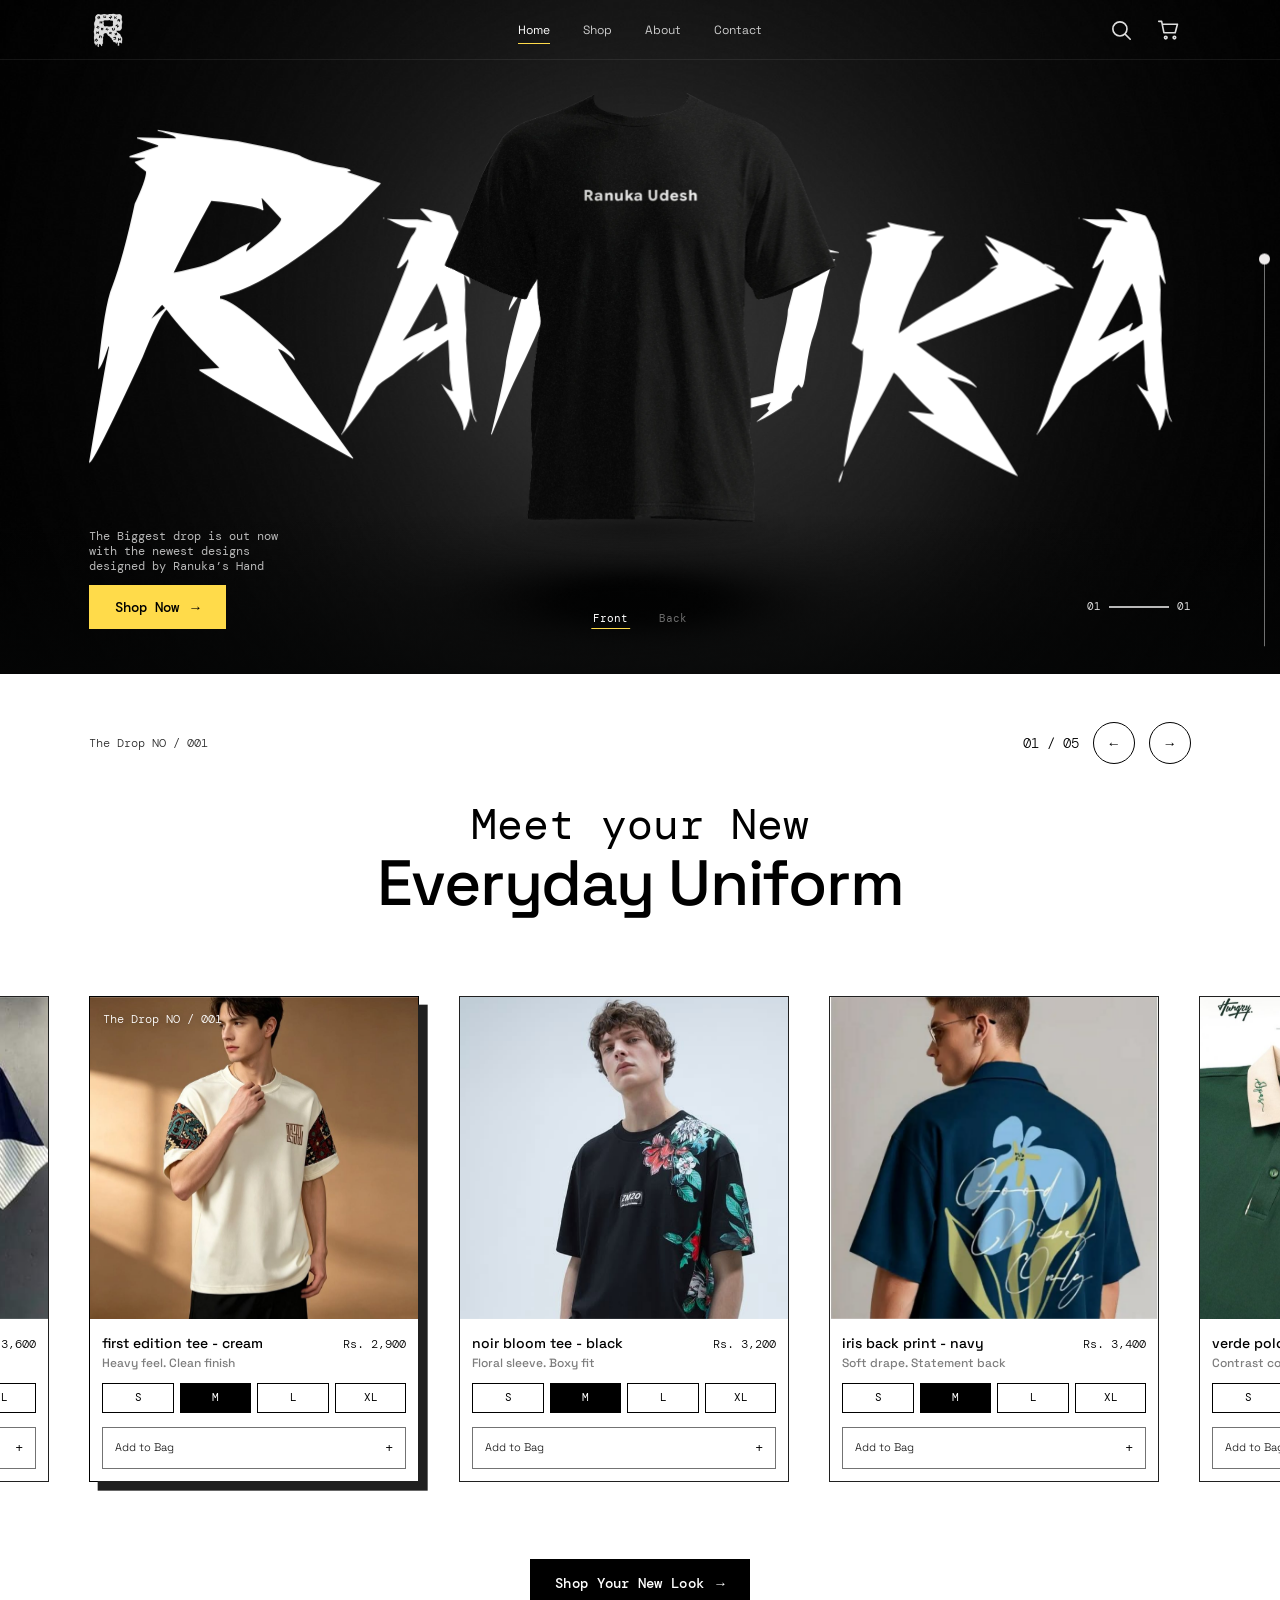
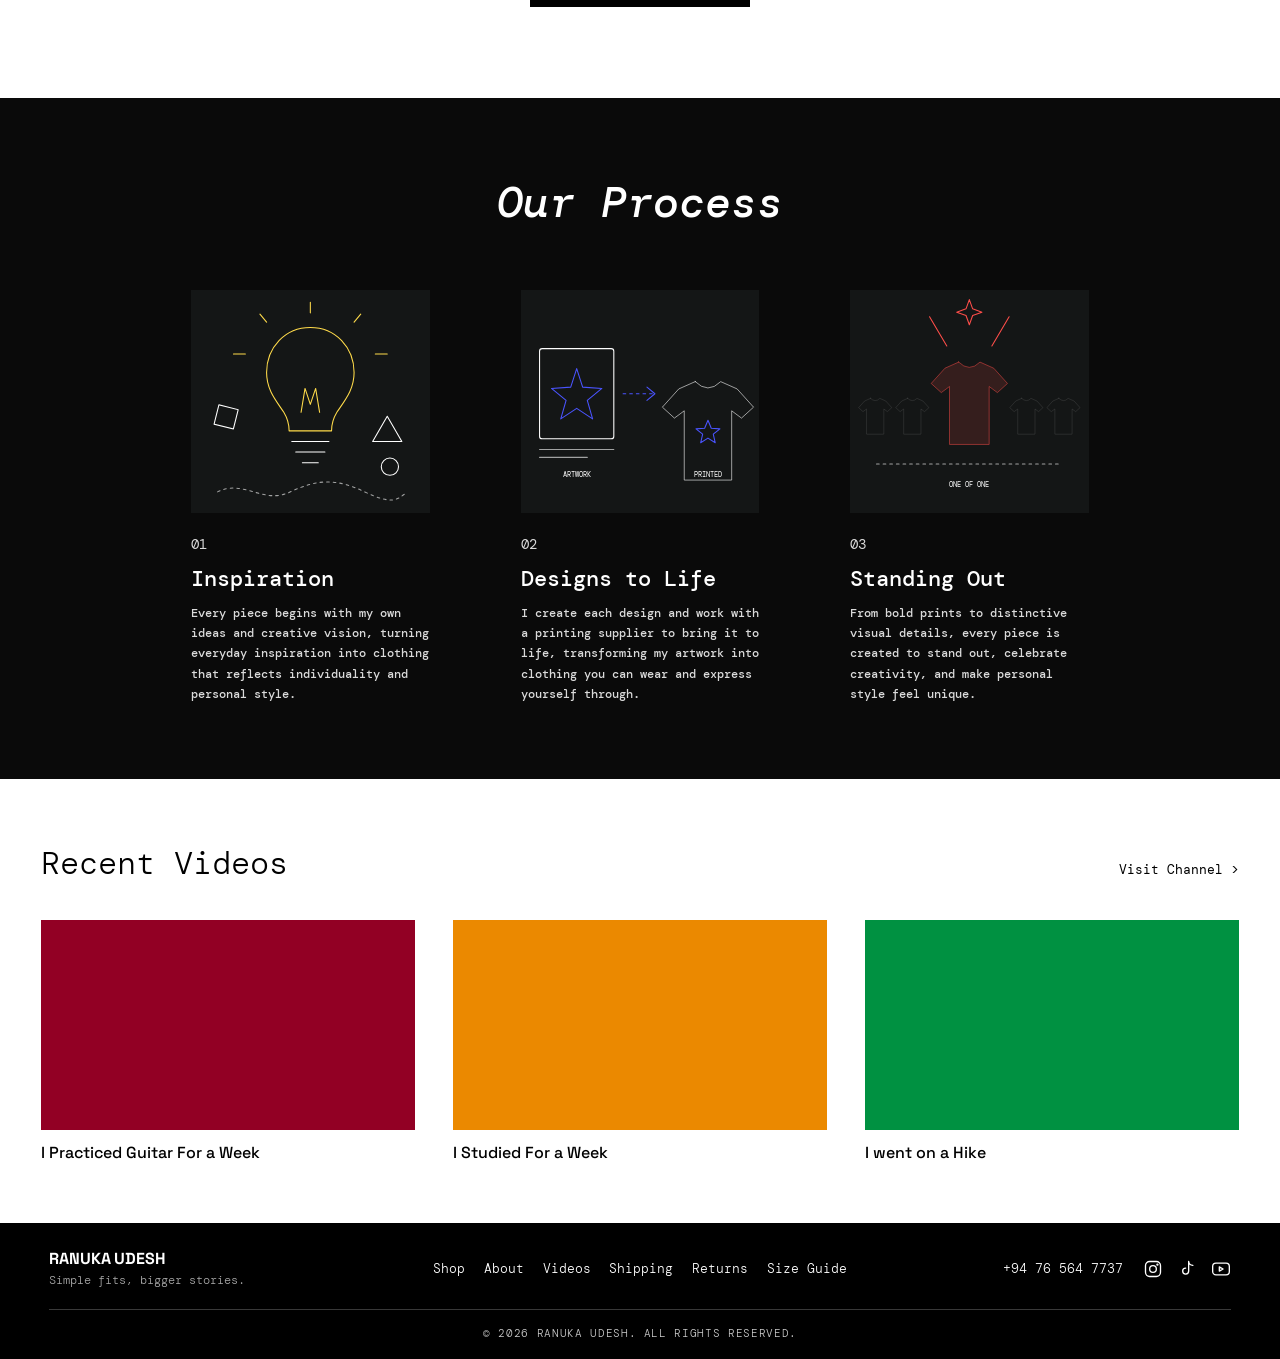
==== index.html @ 37fe73fd "Rename 102712.html to index.html" ====
<!DOCTYPE html>
<html lang="en">
 <head>
  <meta charset="utf-8">
  <meta name="viewport" content="width=device-width, initial-scale=1, viewport-fit=cover">
  <title>
   Ranuka — Everyday Uniform
  </title>
  <link rel="icon" type="image/png" href="[data-uri]">
  <link rel="apple-touch-icon" href="[data-uri]">
  <link rel="preconnect" href="https://fonts.googleapis.com">
  <link rel="preconnect" href="https://fonts.gstatic.com" crossorigin="">
  <link href="https://fonts.googleapis.com/css2?family=DM+Mono:ital,wght@0,300;0,400;0,500;1,500&family=Space+Grotesk:wght@300;400;500;700&display=swap" rel="stylesheet">
  <style>
/* RANUKA UDESH — stylesheet
   Sections: Tokens & base, Header & navigation, Hero, Shop, Our Process, Recent videos, Footer, Bag drawer & checkout, Product page, Custom scrollbar, Responsive, Reduced motion.
   Spacing and type scale with --k (viewport width / 1920) so the 1920px design holds at any desktop width. */

/* ==========================================================================
   Tokens & base
   ========================================================================== */

:root {
    --bg: #0e1111;
    --ink: #0a0a0a;
    --paper: #fff;
    --line: rgba(217, 217, 217, .17);
    --k: calc(min(100vw, 1920px)/1920);
    --mono: 'DM Mono', ui-monospace, Menlo, monospace;
    --sans: 'Space Grotesk', system-ui, sans-serif;
    --pad: max(20px, calc(var(--k)*134));
    box-sizing: border-box;
    padding-top: env(safe-area-inset-top, 0px);
    padding-bottom: env(safe-area-inset-bottom, 0px)
}

html {
    scroll-behavior: smooth;
    scroll-padding-top: calc(env(safe-area-inset-top, 0px) + 70px);
    background: var(--bg)
}

*,
*::before,
*::after {
    box-sizing: inherit
}

body {
    margin: 0;
    background: var(--bg);
    color: #fff;
    font-family: var(--sans);
    -webkit-font-smoothing: antialiased;
    overflow-x: hidden
}

img {
    display: block
}

button {
    font: inherit;
    color: inherit;
    cursor: pointer;
    background: none;
    border: 0;
    padding: 0
}

a {
    color: inherit;
    text-decoration: none
}

:root {
    --e: cubic-bezier(.16, 1, .3, 1)
}

html {
    scrollbar-width: none
}

html::-webkit-scrollbar {
    display: none
}

/* ==========================================================================
   Header & navigation
   ========================================================================== */

header {
    position: fixed;
    inset: 0 0 auto;
    z-index: 50;
    padding-top: env(safe-area-inset-top, 0px);
    color: #fff;
    transition: background .3s
}

header.s {
    background: rgba(5, 6, 6, .82);
    backdrop-filter: blur(14px);
    -webkit-backdrop-filter: blur(14px)
}

.bar {
    max-width: 1920px;
    margin: auto;
    height: max(60px, calc(var(--k)*66));
    display: grid;
    grid-template-columns: 1fr auto 1fr;
    align-items: center;
    padding: 0 max(20px, calc(var(--k)*65)) 0 max(20px, calc(var(--k)*74));
    border-bottom: 1px solid var(--line)
}

.logo img {
    width: 38px;
    height: 38px;
    opacity: .87
}

nav {
    display: flex;
    gap: max(24px, calc(var(--k)*50))
}

nav a {
    font: 400 max(12px, calc(var(--k)*14))/1 var(--sans);
    padding: 6px 0;
    position: relative
}

nav a::after {
    content: "";
    position: absolute;
    left: 0;
    right: 0;
    bottom: -2px;
    height: 1px;
    background: #ffdb4a;
    transform: scaleX(0);
    transition: transform .3s
}

nav a.on::after,
nav a:hover::after {
    transform: scaleX(1)
}

.ico {
    justify-self: end;
    display: flex;
    gap: calc(var(--k)*41 + 8px);
    opacity: .87
}

.ico button {
    position: relative;
    width: 28px;
    height: 28px
}

.ico svg {
    width: 100%;
    height: 100%
}

#badge {
    position: absolute;
    top: -3px;
    right: -5px;
    min-width: 15px;
    height: 15px;
    border-radius: 8px;
    background: #ff4e4a;
    color: #fff;
    font: 500 10px/15px var(--mono);
    text-align: center;
    display: none
}

.bar {
    animation: dn 1s var(--e) both
}

/* --- Navigation polish ------------------------------------------------------
   Header edges line up with the page grid (--pad), icons get 44px touch targets,
   and on phones the bar becomes two tidy rows: logo + icons, then the links. */

.bar {
    padding-left: max(var(--pad), env(safe-area-inset-left, 0px));
    padding-right: max(var(--pad), env(safe-area-inset-right, 0px))
}

.logo {
    display: inline-flex;
    align-items: center;
    justify-self: start;
    border-radius: 6px;
    transition: opacity .3s
}

.logo img {
    transition: opacity .3s, transform .4s var(--e)
}

.logo:hover img {
    opacity: 1;
    transform: rotate(-6deg) scale(1.06)
}

nav a {
    opacity: .78;
    transition: opacity .25s
}

nav a:hover,
nav a.on {
    opacity: 1
}

.ico {
    gap: 4px;
    align-items: center
}

.ico button {
    width: 44px;
    height: 44px;
    display: grid;
    place-items: center;
    border-radius: 50%;
    transition: background .25s, transform .25s
}

.ico button:hover {
    background: rgba(255, 255, 255, .1)
}

.ico button:active {
    transform: scale(.92)
}

.ico svg {
    width: 26px;
    height: 26px
}

#badge {
    top: 4px;
    right: 2px;
    min-width: 16px;
    height: 16px;
    padding: 0 4px;
    border-radius: 8px;
    font-size: 10px;
    line-height: 16px
}

.logo:focus-visible,
nav a:focus-visible,
.ico button:focus-visible {
    outline: 2px solid #ffdb4a;
    outline-offset: 3px
}

.ico .burger {
    display: none;
    position: relative
}

.burger span {
    position: absolute;
    left: 11px;
    right: 11px;
    height: 1.5px;
    border-radius: 2px;
    background: currentColor;
    transition: transform .45s var(--e), opacity .25s, top .45s var(--e)
}

.burger span:nth-child(1) {
    top: 15px
}

.burger span:nth-child(2) {
    top: 21px
}

.burger span:nth-child(3) {
    top: 27px
}

.menu-open .burger span:nth-child(1) {
    top: 21px;
    transform: rotate(45deg)
}

.menu-open .burger span:nth-child(2) {
    opacity: 0
}

.menu-open .burger span:nth-child(3) {
    top: 21px;
    transform: rotate(-45deg)
}

@media (max-width: 760px) {
    .ico .burger {
        display: grid
    }

    .bar {
        height: 60px;
        grid-template-columns: 1fr auto;
        padding-left: max(18px, env(safe-area-inset-left, 0px));
        padding-right: max(10px, env(safe-area-inset-right, 0px))
    }

    .ico {
        gap: 0
    }

    header.menu-open {
        background: #050606;
        -webkit-backdrop-filter: none;
        backdrop-filter: none
    }

    /* The nav becomes a full-width panel that drops under the bar. */
    nav {
        position: absolute;
        top: 100%;
        left: 0;
        right: 0;
        height: calc(100vh - 100%);
        height: calc(100dvh - 100%);
        flex-direction: column;
        justify-content: flex-start;
        gap: 0;
        padding: 12px max(24px, env(safe-area-inset-left, 0px)) 32px;
        background: #050606;
        border-top: 1px solid var(--line);
        opacity: 0;
        visibility: hidden;
        transform: translateY(-12px);
        transition: opacity .35s var(--e), transform .45s var(--e), visibility 0s .45s
    }

    .menu-open nav {
        opacity: 1;
        visibility: visible;
        transform: none;
        transition: opacity .35s var(--e), transform .45s var(--e)
    }

    nav a {
        display: flex;
        align-items: center;
        justify-content: space-between;
        padding: 22px 0;
        font-size: 28px;
        letter-spacing: -.01em;
        border-bottom: 1px solid var(--line);
        opacity: 0;
        transform: translateY(14px);
        transition: opacity .5s var(--e), transform .6s var(--e), color .25s
    }

    nav a::before {
        content: "→";
        order: 2;
        font-family: var(--mono);
        font-size: 20px;
        color: #ffdb4a;
        opacity: 0;
        transform: translateX(-8px);
        transition: opacity .3s, transform .3s
    }

    nav a::after {
        display: none
    }

    nav a.on::before,
    nav a:hover::before {
        opacity: 1;
        transform: none
    }

    nav a.on {
        color: #ffdb4a
    }

    .menu-open nav a {
        opacity: 1;
        transform: none
    }

    .menu-open nav a:nth-child(1) { transition-delay: .06s }
    .menu-open nav a:nth-child(2) { transition-delay: .12s }
    .menu-open nav a:nth-child(3) { transition-delay: .18s }
    .menu-open nav a:nth-child(4) { transition-delay: .24s }

    body.menu-open {
        overflow: hidden
    }

    #home {
        --hh: 60px
    }
}

/* ==========================================================================
   Hero
   ========================================================================== */

#home {
    position: relative;
    overflow: hidden;
    background: #050606 url([data-uri]) center/cover no-repeat;
}

.stage {
    position: relative;
    max-width: 1920px;
    margin: auto;
    aspect-ratio: 1920/1011;
    z-index: 1
}

.art {
    position: absolute;
    left: 6.979%;
    top: 6.627%;
    width: 85.99%;
    aspect-ratio: 1651/761
}

.art svg {
    width: 100%;
    height: 100%;
    display: block
}

.tee {
    position: absolute;
    left: 30.85%;
    top: 4.99%;
    width: 38.3%;
    animation: fl 7s ease-in-out infinite
}

/* Hero tee: a two-faced 3D card. Front and back are separate faces, so the back
   print is never mirrored. JS turns .flip by 180deg per view (see Hero below). */
.tee {
    aspect-ratio: 1005/1097;
    perspective: 1700px;
    perspective-origin: 50% 42%;
    cursor: pointer;
    -webkit-tap-highlight-color: transparent
}

.rig,
.lift,
.flip {
    position: absolute;
    inset: 0;
    transform-style: preserve-3d;
    -webkit-transform-style: preserve-3d
}

.rig {
    will-change: transform
}

.flip {
    will-change: transform
}

.face {
    position: absolute;
    inset: 0;
    backface-visibility: hidden;
    -webkit-backface-visibility: hidden
}

.face.f1 {
    transform: rotateY(180deg)
}

.face img {
    position: absolute;
    left: 0;
    top: 50%;
    width: 100%;
    height: auto;
    translate: 0 -50%;
    -webkit-user-drag: none;
    user-select: none;
    pointer-events: none
}

/* Light that glides across the fabric while the shirt turns (masked to the shirt's outline). */
.sheen {
    position: absolute;
    inset: 0;
    pointer-events: none;
    opacity: 0;
    -webkit-mask: var(--m) center / 100% auto no-repeat;
    mask: var(--m) center / 100% auto no-repeat;
    background: linear-gradient(105deg, transparent 36%, rgba(255, 255, 255, .5) 50%, transparent 64%) 100% 0 / 300% 100% no-repeat
}

.halo {
    position: absolute;
    inset: -14% -34% -10%;
    pointer-events: none;
    opacity: 0;
    background: radial-gradient(closest-side, rgba(255, 255, 255, .16), rgba(255, 255, 255, .05) 58%, transparent 80%)
}

.floor {
    position: absolute;
    left: 14%;
    right: 14%;
    bottom: -4%;
    height: 7%;
    pointer-events: none;
    background: radial-gradient(closest-side, rgba(0, 0, 0, .55), transparent);
    filter: blur(8px)
}

/* Front / Back selector */
.sides {
    position: absolute;
    left: 50%;
    top: 89.22%;
    translate: -50% 0;
    display: flex;
    gap: max(26px, calc(var(--k)*40));
    font: 400 max(11px, calc(var(--k)*14))/1 var(--mono);
    letter-spacing: .16em;
    text-transform: uppercase
}

.sides[hidden] {
    display: none
}

.sides button {
    padding: 12px 2px;
    opacity: .42;
    transition: opacity .6s var(--e)
}

.sides button:hover {
    opacity: .85
}

.sides button[aria-pressed="true"] {
    opacity: 1
}

.sides button:focus-visible {
    outline: 2px solid #ffdb4a;
    outline-offset: 4px
}

.sides i {
    position: absolute;
    left: 0;
    bottom: 7px;
    height: 1px;
    width: var(--w, 0px);
    background: #ffdb4a;
    transform: translateX(var(--x, 0px));
    transition: transform .9s var(--e), width .9s var(--e)
}

@keyframes fl {
    50% {
        transform: translateY(-1.4%)
    }
}

.cta {
    position: absolute;
    left: max(20px, calc(var(--k)*134));
    top: 78.44%;
    width: max(260px, 17.2%)
}

.cta p {
    margin: 0 0 calc(var(--k)*17);
    font: 400 max(12px, calc(var(--k)*16))/1.25 var(--mono);
    opacity: .71
}

.btn {
    display: inline-flex;
    align-items: center;
    height: max(44px, calc(var(--k)*54));
    padding: 0 max(26px, calc(var(--k)*36));
    background: #ffdb4a;
    color: #000;
    font: 400 max(14px, calc(var(--k)*20))/1 var(--mono);
    transition: transform .2s, background .2s
}

.btn:hover {
    background: #fff;
    transform: translateY(-2px)
}

.pg {
    position: absolute;
    right: max(20px, calc(var(--k)*134));
    top: 89.22%;
    display: flex;
    align-items: center;
    gap: max(8px, calc(var(--k)*11));
    font: 400 max(11px, calc(var(--k)*14))/1 var(--mono);
    opacity: .85
}

.pg i {
    position: relative;
    width: max(50px, calc(var(--k)*90));
    height: 2px;
    background: rgba(217, 217, 217, .35)
}

.pg i::after {
    content: "";
    position: absolute;
    inset: 0 auto 0 0;
    width: var(--f, 20%);
    background: #d9d9d9;
    transition: width .9s cubic-bezier(.16, 1, .3, 1), background .9s
}

#pn {
    display: inline-block
}

@keyframes dn {
    from {
        opacity: 0;
        transform: translateY(-100%)
    }
}

.gl {
    animation: gl 1.3s var(--e) both;
    animation-delay: calc(var(--i)*.1s + .15s)
}

@keyframes gl {
    from {
        opacity: 0;
        transform: translateY(90px)
    }
}

#tee {
    animation: ti 1.6s var(--e) .55s both
}

@keyframes ti {
    from {
        opacity: 0;
        transform: translateY(60px) scale(.88) rotate(-5deg)
    }
}

.cta,
.sw,
.pg,
.sides {
    animation: up 1s var(--e) 1.1s both
}

@keyframes up {
    from {
        opacity: 0;
        transform: translateY(24px)
    }
}

.art {
    translate: 0 calc(var(--sy, 0)*.08px)
}

.tee {
    translate: 0 calc(var(--sy, 0)*-.16px)
}

.cta {
    translate: 0 calc(var(--sy, 0)*-.05px)
}

.art svg {
    fill: #fff;
    transition: fill .9s var(--e)
}

#home .btn {
    position: relative;
    gap: max(12px, calc(var(--k)*16));
    overflow: hidden;
    isolation: isolate;
    background: #ffdb4a;
    color: #000;
    font-weight: 500;
    transition: transform .35s var(--e), box-shadow .35s var(--e), color .35s
}

#home .btn::before {
    content: "";
    position: absolute;
    inset: 0;
    background: #fff;
    transform: scaleX(0);
    transform-origin: left;
    transition: transform .5s var(--e);
    z-index: -1
}

#home .btn::after {
    content: "";
    position: absolute;
    top: 0;
    bottom: 0;
    left: -60%;
    width: 40%;
    background: linear-gradient(100deg, transparent, rgba(255, 255, 255, .7), transparent);
    transform: skewX(-20deg);
    pointer-events: none;
    animation: shine 4.5s ease-in-out 2.5s infinite
}

@keyframes shine {

    0%,
    55% {
        left: -60%
    }

    100% {
        left: 130%
    }
}

#home .btn i {
    font-style: normal;
    display: inline-block;
    transition: transform .4s var(--e)
}

#home .btn:hover {
    transform: translate(-3px, -3px) rotate(-1deg);
    box-shadow: max(5px, calc(var(--k)*7)) max(5px, calc(var(--k)*7)) 0 #ffdb4a
}

#home .btn:hover::before {
    transform: scaleX(1)
}

#home .btn:hover i {
    transform: translateX(6px)
}

#home .btn:active {
    transform: none;
    box-shadow: none
}

#home .btn:focus-visible {
    outline: 2px solid #ffdb4a;
    outline-offset: 4px
}

.pg button {
    font: inherit;
    padding: 12px;
    margin: -12px;
    opacity: .7;
    transition: opacity .3s
}

.pg button:hover {
    opacity: 1
}

/* --- Hero polish (all sizes) --------------------------------------------- */

#home::after {
    content: "";
    position: absolute;
    inset: auto 0 0;
    height: 24%;
    z-index: 0;
    pointer-events: none;
    background: linear-gradient(to top, rgba(5, 6, 6, .72), transparent)
}

.cta p {
    max-width: 30ch;
    text-wrap: pretty
}

.sides button {
    cursor: pointer
}

/* Small laptops: nudge the shirt below the fixed header. */
@media (min-width: 1001px) and (max-width: 1360px) {
    .tee {
        top: 8.5%;
        width: 36.5%;
        left: 31.75%
    }
}

/* --- Hero: tablet & mobile -------------------------------------------------
   Below 1000px the 1920 canvas stops scaling and the hero becomes a stack:
   wordmark + shirt, then Front/Back, call to action and slide counter. */

@media (max-width: 1000px) {
    #home {
        --hh: 60px
    }

    /* Smaller spotlight behind the shirt (the desktop photo-glow scales up too far on tall screens). */
    #home {
        background: #050606 radial-gradient(ellipse 46vw 32vw at 50% 270px, rgba(255, 255, 255, .2), rgba(255, 255, 255, .07) 55%, transparent 100%)
    }

    .stage {
        aspect-ratio: auto;
        display: grid;
        grid-template-columns: 1fr auto 1fr;
        grid-template-areas: "art art art" "cta sides pg";
        align-items: end;
        row-gap: clamp(22px, 4.5vw, 40px);
        padding: calc(var(--hh) + env(safe-area-inset-top, 0px) + clamp(40px, 8vw, 72px)) var(--pad) clamp(40px, 7vw, 64px)
    }

    .art {
        grid-area: art;
        position: relative;
        left: auto;
        top: auto;
        width: 100%;
        max-width: 125vh;
        justify-self: center;
        margin-bottom: clamp(6px, 2.5vw, 22px)
    }

    .tee {
        left: 27%;
        top: -8%;
        width: 46%
    }

    .cta {
        grid-area: cta;
        position: static;
        width: auto;
        max-width: 320px;
        translate: none
    }

    .cta p {
        margin-bottom: 16px;
        font-size: clamp(12px, 1.9vw, 15px);
        line-height: 1.45
    }

    .btn {
        height: 48px;
        padding: 0 28px;
        font-size: 15px
    }

    .sides {
        grid-area: sides;
        position: relative;
        left: auto;
        top: auto;
        translate: none;
        align-self: end;
        gap: 28px;
        font-size: 12px
    }

    .sides button {
        padding: 14px 2px
    }

    .sides i {
        bottom: 9px
    }

    .pg {
        grid-area: pg;
        position: static;
        justify-self: end;
        align-self: end;
        padding-bottom: 14px;
        font-size: 12px
    }
}

@media (max-width: 760px) {
    #home {
        --hh: 60px
    }

    #home {
        background: #050606 radial-gradient(ellipse 56vw 40vw at 50% 190px, rgba(255, 255, 255, .19), rgba(255, 255, 255, .065) 55%, transparent 100%)
    }

    .stage {
        grid-template-columns: 1fr;
        grid-template-areas: "art" "sides" "cta" "pg";
        justify-items: center;
        align-items: center;
        text-align: center;
        row-gap: 14px;
        padding-top: calc(var(--hh) + env(safe-area-inset-top, 0px) + 40px)
    }

    .art {
        margin-bottom: clamp(10px, 4vw, 28px)
    }

    .tee {
        left: 28%;
        top: -14%;
        width: 44%
    }

    .cta {
        width: 100%;
        max-width: 340px;
        margin-top: 8px
    }

    .cta p {
        max-width: 32ch;
        margin: 0 auto 20px;
        font-size: 13px
    }

    .btn {
        width: 100%;
        justify-content: center;
        height: 52px
    }

    .pg {
        justify-self: center;
        padding: 6px 0 0
    }
}

@media (max-width: 360px) {
    .cta p {
        font-size: 12px
    }
}

/* Landscape phones: keep the whole composition inside a short screen. */
@media (max-width: 1000px) and (max-height: 520px) and (orientation: landscape) {
    .stage {
        padding-top: calc(var(--hh) + 24px)
    }

    .art {
        max-width: 105vh
    }
}

/* --- Hero on phones: big, eye-catching shirt + wordmark -------------------
   No forced full-screen height. The wordmark is wider than the screen (its
   outer letters bleed off both edges) and the shirt is scaled up over it. */
@media (max-width: 760px) {
    #home {
        background: #050606 radial-gradient(ellipse 100vw 80vw at 50% 270px, rgba(255, 255, 255, .09), rgba(255, 255, 255, .03) 55%, transparent 100%)
    }

    .stage {
        grid-template-columns: minmax(0, 1fr);
        padding-top: calc(var(--hh) + env(safe-area-inset-top, 0px) + 12px);
        padding-bottom: 32px;
        row-gap: 10px
    }

    .art {
        width: 124vw;
        max-width: none;
        justify-self: center;
        margin: 22vw 0 5vw
    }

    .tee {
        width: 60%;
        left: 20%;
        top: -21%
    }
}

/* ==========================================================================
   Shop
   ========================================================================== */

#shop {
    background: #fff;
    color: #000;
    padding: max(48px, calc(var(--k)*72)) 0 max(84px, calc(var(--k)*136))
}

.top {
    display: flex;
    justify-content: space-between;
    align-items: center;
    padding: 0 var(--pad)
}

.lab {
    font: 300 max(12px, calc(var(--k)*16))/1 var(--mono);
    color: #2d2d2d
}

.ctrl {
    display: flex;
    align-items: center;
    gap: 14px;
    font: 300 14px/1 var(--mono)
}

.ctrl button {
    width: 42px;
    height: 42px;
    border: 1px solid #000;
    border-radius: 50%;
    display: grid;
    place-items: center;
    transition: background .2s, color .2s
}

.ctrl button:hover {
    background: #000;
    color: #fff
}

h2.t {
    margin: max(28px, calc(var(--k)*52)) 0 max(48px, calc(var(--k)*117));
    text-align: center;
    font-weight: 500
}

h2.t span {
    display: block
}

.t .a {
    font: 400 max(20px, calc(var(--k)*64))/1.2 var(--mono)
}

.t .b {
    font: 500 max(38px, calc(var(--k)*96))/1.06 var(--sans);
    letter-spacing: -.02em
}

.track {
    display: flex;
    gap: max(22px, calc(var(--k)*60));
    overflow-x: auto;
    padding: 0 var(--pad) max(24px, calc(var(--k)*30));
    scroll-padding-left: var(--pad);
    scrollbar-width: none;
    cursor: grab;
    user-select: none;
    -webkit-user-select: none
}

.track::-webkit-scrollbar {
    display: none
}

.track.is-dragging {
    cursor: grabbing;
    scroll-snap-type: none
}

.card {
    flex: 0 0 max(290px, calc(var(--k)*495));
    --sh: max(8px, calc(var(--k)*13));
    background: none;
    border: 1px solid #000;
    position: relative;
    isolation: isolate;
    scroll-snap-align: start
}

.card::before,
.card::after {
    content: "";
    position: absolute;
    z-index: -1
}

.card::before {
    inset: -1px;
    background: #202020;
    transition: transform .6s var(--e);
}

.card::after {
    inset: 0;
    background: #fff
}

.card:hover::before,
.track:not(:hover) .card.f::before {
    transform: translate(var(--sh), var(--sh))
}

.track:hover .card.f:not(:hover)::before {
    transform: none
}

.ph {
    aspect-ratio: 494/486;
    overflow: hidden;
    background: #eee;
    position: relative
}

.ph img {
    width: 100%;
    height: 100%;
    object-fit: cover;
    object-position: 50% 18%;
    transition: transform 1.1s var(--e);
    backface-visibility: hidden;
    -webkit-user-drag: none;
    user-select: none
}

.card:hover .ph img {
    transform: scale(1.04)
}

.tag {
    position: absolute;
    left: 4%;
    top: 5%;
    font: 300 max(12px, calc(var(--k)*16))/1 var(--mono);
    color: #fff;
    text-shadow: 0 1px 8px rgba(0, 0, 0, .45)
}

.info {
    padding: max(14px, calc(var(--k)*23)) max(12px, calc(var(--k)*13)) max(12px, calc(var(--k)*18))
}

.r1 {
    display: flex;
    justify-content: space-between;
    align-items: baseline;
    gap: 10px
}

.nm {
    font: 500 max(14px, calc(var(--k)*16))/1.2 var(--sans)
}

.pr {
    font: 300 max(12px, calc(var(--k)*14))/1 var(--mono);
    white-space: nowrap
}

.sub {
    margin: max(4px, calc(var(--k)*7)) 0 0;
    font: 500 max(12px, calc(var(--k)*12))/1.2 var(--sans);
    color: #7e7e7e
}

.add {
    margin-top: max(22px, calc(var(--k)*45));
    width: 100%;
    height: max(42px, calc(var(--k)*46));
    border: 1px solid #737373;
    display: flex;
    justify-content: space-between;
    align-items: center;
    padding: 0 max(12px, calc(var(--k)*12));
    font: 300 max(11px, calc(var(--k)*10))/1 var(--sans);
    transition: background .2s, color .2s
}

.add b {
    font: 300 max(14px, calc(var(--k)*14))/1 var(--mono)
}

.add:hover,
.add.ok {
    background: #000;
    color: #fff
}

.t.v .b {
    transition-delay: .15s
}

.more {
    display: flex;
    justify-content: center;
    margin-top: max(44px, calc(var(--k)*80))
}

.shopall {
    position: relative;
    display: inline-flex;
    align-items: center;
    justify-content: center;
    gap: max(12px, calc(var(--k)*16));
    height: max(48px, calc(var(--k)*58));
    padding: 0 max(24px, calc(var(--k)*34));
    background: #000;
    color: #fff;
    border: 1px solid #000;
    overflow: hidden;
    isolation: isolate;
    font: 500 max(14px, calc(var(--k)*17))/1 var(--mono);
    letter-spacing: .02em;
    transition: color .35s, transform .35s var(--e), box-shadow .35s var(--e)
}

.shopall::before {
    content: "";
    position: absolute;
    inset: 0;
    background: #ffdb4a;
    transform: scaleX(0);
    transform-origin: left;
    transition: transform .5s var(--e);
    z-index: -1
}

.shopall i {
    font-style: normal;
    display: inline-block;
    transition: transform .4s var(--e)
}

.shopall:hover {
    color: #000;
    transform: translate(-3px, -3px);
    box-shadow: max(5px, calc(var(--k)*6)) max(5px, calc(var(--k)*6)) 0 #000
}

.shopall:hover::before {
    transform: scaleX(1)
}

.shopall:hover i {
    transform: translateX(6px)
}

.shopall:active {
    transform: none;
    box-shadow: none
}

.shopall:focus-visible {
    outline: 2px solid #000;
    outline-offset: 4px
}

.card {
    cursor: pointer
}

.add {
    margin-top: max(14px, calc(var(--k)*20))
}

.szr {
    display: flex;
    gap: 6px;
    margin-top: max(12px, calc(var(--k)*16))
}

.szr button {
    flex: 1;
    height: max(30px, calc(var(--k)*34));
    border: 1px solid #000;
    font: 400 max(11px, calc(var(--k)*12))/1 var(--mono);
    transition: background .2s, color .2s
}

.szr button:hover {
    background: #eee
}

.szr button[aria-pressed=true] {
    background: #000;
    color: #fff
}

.track {
    overscroll-behavior-x: contain
}

.card .ph:focus-visible {
    outline: 2px solid #000;
    outline-offset: -4px
}

/* ==========================================================================
   Our Process
   ========================================================================== */

#process {
    background: #0a0a0a;
    padding: max(80px, calc(var(--k)*123)) var(--pad) max(70px, calc(var(--k)*112));
    text-align: center
}

#process h2 {
    margin: 0;
    font: italic 500 max(30px, calc(var(--k)*64))/1.1 var(--mono)
}

#process .in {
    margin: max(14px, calc(var(--k)*22)) auto 0;
    max-width: 520px;
    font: 400 max(13px, calc(var(--k)*16))/1.6 var(--mono);
    opacity: .71
}

.steps {
    display: grid;
    grid-template-columns: repeat(3, 1fr);
    gap: max(24px, calc(var(--k)*136));
    max-width: calc(var(--k)*1346);
    margin: max(48px, calc(var(--k)*95)) auto 0;
    text-align: left
}

.st:nth-child(2) {
    transition-delay: .12s
}

.st:nth-child(3) {
    transition-delay: .24s
}

.st:nth-child(4) {
    transition-delay: .36s
}

.st small {
    font: 400 14px/1 var(--mono);
    opacity: .85
}

.st h3 {
    margin: max(28px, calc(var(--k)*70)) 0 14px;
    font: 500 max(22px, calc(var(--k)*28))/1.1 var(--mono)
}

.st p {
    margin: 0;
    font: 500 max(12px, calc(var(--k)*13))/1.7 var(--mono);
    opacity: .85
}

#process .btn {
    margin-top: max(48px, calc(var(--k)*96))
}

.sp {
    aspect-ratio: 359/336;
    overflow: hidden;
    background: #141616;
    margin-bottom: max(18px, calc(var(--k)*35));
}

.sp img {
    width: 100%;
    height: 100%;
    object-fit: cover;
    transform: scale(1.25);
    transition: transform 1.8s var(--e);
}

.st.v .sp img {
    transform: scale(1)
}

.st.v:hover .sp img {
    transform: scale(1.06)
}

.st small {
    display: block
}

.st h3 {
    margin: 16px 0 12px
}

.sp svg {
    width: 100%;
    height: 100%;
    display: block;
    fill: none;
    stroke: #fff;
    stroke-width: 1.6;
    stroke-linecap: round;
    stroke-linejoin: round;
    transition: transform 1.4s var(--e)
}

.sp .ac {
    stroke: var(--c)
}

.st.v:hover .sp svg {
    transform: scale(1.05)
}

/* ==========================================================================
   Recent videos
   ========================================================================== */

#videos {
    background: #fff;
    color: #000;
    padding: max(56px, calc(var(--k)*101)) max(20px, calc(var(--k)*62)) max(56px, calc(var(--k)*90))
}

.vh {
    display: flex;
    justify-content: space-between;
    align-items: baseline;
    margin-bottom: max(28px, calc(var(--k)*60))
}

.vh h2 {
    margin: 0;
    font: 300 max(26px, calc(var(--k)*48))/1 var(--mono)
}

.vh a {
    font: 400 max(13px, calc(var(--k)*20))/1 var(--mono);
    border-bottom: 1px solid transparent;
    padding-bottom: 3px;
    transition: border-color .3s
}

.vh a:hover {
    border-color: #000
}

.vg {
    display: grid;
    grid-template-columns: repeat(3, 1fr);
    gap: max(20px, calc(var(--k)*58))
}

.vi {
    display: block;
    width: 100%;
    text-align: left;
    cursor: pointer
}

.vt {
    aspect-ratio: 16/9;
    background: var(--vc, #efefef);
    position: relative;
    overflow: hidden
}

.vt img {
    width: 100%;
    height: 100%;
    object-fit: cover;
    transition: transform 1.1s var(--e)
}

.vi:hover .vt img {
    transform: scale(1.05)
}

.vt i {
    position: absolute;
    left: 50%;
    top: 50%;
    width: 46px;
    height: 46px;
    margin: -23px 0 0 -23px;
    border: 1px solid #fff;
    border-radius: 50%;
    opacity: 0;
    transition: opacity .4s
}

.vt i::after {
    content: "";
    position: absolute;
    left: 18px;
    top: 14px;
    border-left: 12px solid #fff;
    border-top: 8px solid transparent;
    border-bottom: 8px solid transparent
}

.vi:hover .vt i {
    opacity: 1
}

.vn {
    margin: max(12px, calc(var(--k)*19)) 0 0;
    font: 500 max(15px, calc(var(--k)*24))/1.25 var(--sans)
}

#vm {
    position: fixed;
    inset: 0;
    z-index: 95;
    background: rgba(10, 10, 10, .92);
    display: grid;
    place-items: center;
    opacity: 0;
    pointer-events: none;
    visibility: hidden;
    transition: opacity .5s, visibility 0s .5s
}

#vm.on {
    opacity: 1;
    pointer-events: auto;
    visibility: visible;
    transition: opacity .5s, visibility 0s
}

#vm>div {
    width: min(1000px, 92vw);
    aspect-ratio: 16/9;
    background: #000;
    transform: scale(.96);
    transition: transform .7s var(--e)
}

#vm.on>div {
    transform: none
}

#vm iframe {
    width: 100%;
    height: 100%;
    border: 0;
    display: block
}

#vm button {
    position: absolute;
    top: calc(14px + env(safe-area-inset-top, 0px));
    right: 22px;
    font-size: 36px;
    line-height: 1;
    color: #fff;
    opacity: .85
}

/* ==========================================================================
   Footer
   ========================================================================== */

footer {
    background: var(--bg);
    border-top: 1px solid var(--line);
    padding: max(48px, calc(var(--k)*80)) var(--pad) 36px
}

footer.fx {
    background: #000;
    color: #fff;
    border: 0;
    padding: max(28px, calc(var(--k)*40)) max(20px, calc(var(--k)*74)) max(18px, calc(var(--k)*24))
}

.fs1 {
    display: grid;
    grid-template-columns: 1fr auto 1fr;
    align-items: center;
    gap: 24px
}

.b1 {
    display: flex;
    flex-direction: column;
    gap: 6px
}

.wm {
    font: 700 max(16px, calc(var(--k)*22))/1 var(--sans);
    text-transform: uppercase;
    letter-spacing: -.01em
}

.tl {
    font: 300 12px/1.2 var(--mono);
    opacity: .65
}

.l1 {
    display: flex;
    gap: max(16px, calc(var(--k)*28));
    flex-wrap: wrap;
    justify-content: center
}

.fs1 a {
    font: 300 13px/1 var(--mono);
    transition: opacity .3s
}

.fs1 a:hover {
    opacity: .5
}

.fr1 {
    display: flex;
    align-items: center;
    justify-content: flex-end;
    gap: 20px
}

.so {
    display: flex;
    gap: 14px
}

.fs1 .so a {
    display: block;
    width: 20px;
    height: 20px
}

.so svg {
    width: 100%;
    height: 100%;
    fill: none;
    stroke: #fff;
    stroke-width: 1.6;
    stroke-linecap: round;
    stroke-linejoin: round
}

.cr {
    margin: max(22px, calc(var(--k)*28)) 0 0;
    padding-top: max(16px, calc(var(--k)*20));
    border-top: 1px solid rgba(255, 255, 255, .28);
    text-align: center;
    font: 300 11px/1.4 var(--mono);
    letter-spacing: .06em;
    text-transform: uppercase;
    opacity: .8
}

.crumb {
    display: flex;
    gap: 10px;
    margin-bottom: max(24px, calc(var(--k)*40));
    font: 300 max(12px, calc(var(--k)*14))/1 var(--mono)
}

.crumb button {
    font: inherit;
    text-decoration: underline;
    text-underline-offset: 3px
}

.crumb b {
    font-weight: 400;
    opacity: .6;
    text-transform: capitalize
}

/* ==========================================================================
   Bag drawer & checkout
   ========================================================================== */

#toast {
    position: fixed;
    left: 50%;
    bottom: calc(24px + env(safe-area-inset-bottom, 0px));
    transform: translate(-50%, 30px);
    background: #fff;
    color: #000;
    font: 400 13px/1 var(--mono);
    padding: 14px 20px;
    opacity: 0;
    pointer-events: none;
    transition: .3s;
    z-index: 60
}

#toast.on {
    opacity: 1;
    transform: translate(-50%, 0)
}

#ov {
    position: fixed;
    inset: 0;
    background: rgba(0, 0, 0, .55);
    opacity: 0;
    pointer-events: none;
    transition: opacity .5s;
    z-index: 80
}

#ov.on {
    opacity: 1;
    pointer-events: auto
}

#cart {
    position: fixed;
    top: 0;
    right: 0;
    bottom: 0;
    width: min(460px, 100vw);
    background: #0e1111;
    color: #fff;
    z-index: 90;
    display: flex;
    flex-direction: column;
    padding-top: env(safe-area-inset-top, 0px);
    padding-bottom: env(safe-area-inset-bottom, 0px);
    border-left: 1px solid var(--line);
    transform: translateX(100%);
    visibility: hidden;
    transition: transform .7s var(--e), visibility 0s .7s
}

#cart.on {
    transform: none;
    visibility: visible;
    transition: transform .7s var(--e), visibility 0s
}

.ch {
    display: flex;
    justify-content: space-between;
    align-items: center;
    padding: 22px 24px;
    border-bottom: 1px solid var(--line);
    font: 500 15px/1 var(--mono)
}

.ch button {
    font-size: 28px;
    line-height: 1;
    opacity: .8
}

#cart .vc,
#cart .vk,
#cart .vd {
    display: none;
    flex: 1;
    min-height: 0;
    flex-direction: column
}

#cart[data-v=cart] .vc,
#cart[data-v=co] .vk,
#cart[data-v=done] .vd {
    display: flex
}

#cl {
    list-style: none;
    margin: 0;
    padding: 0 24px;
    flex: 1;
    overflow: auto
}

#cl li {
    display: grid;
    grid-template-columns: 72px 1fr auto;
    gap: 14px;
    padding: 18px 0;
    border-bottom: 1px solid var(--line);
    font: 400 13px/1.3 var(--mono)
}

#cl img {
    width: 72px;
    height: 90px;
    object-fit: cover
}

#cl b {
    display: block;
    font: 500 15px/1.2 var(--sans);
    margin-bottom: 10px
}

#cl select {
    background: #0e1111;
    color: #fff;
    border: 1px solid rgba(255, 255, 255, .3);
    font: inherit;
    padding: 5px 8px;
    margin-right: 10px
}

.qt {
    display: inline-flex;
    align-items: center;
    gap: 10px;
    border: 1px solid rgba(255, 255, 255, .3);
    padding: 3px 8px
}

.qt button {
    font-size: 16px;
    width: 20px
}

.lp {
    display: flex;
    flex-direction: column;
    justify-content: space-between;
    align-items: flex-end
}

.rm {
    font-size: 22px;
    opacity: .6;
    line-height: 1
}

.rm:hover {
    opacity: 1
}

#cl li.em {
    display: block;
    text-align: center;
    padding: 60px 0;
    opacity: .6;
    border: 0
}

.cf {
    padding: 20px 24px;
    border-top: 1px solid var(--line);
    font: 400 13px/1 var(--mono)
}

.cf p {
    display: flex;
    justify-content: space-between;
    margin: 0 0 12px
}

.cf .tot {
    font: 500 16px/1 var(--mono)
}

.cbtn {
    width: 100%;
    height: 50px;
    background: #fff;
    color: #000;
    font: 400 14px/1 var(--mono);
    margin-top: 8px;
    display: flex;
    align-items: center;
    justify-content: center;
    transition: background .2s, color .2s, opacity .2s
}

.cbtn:hover {
    background: #ffdb4a
}

.cbtn:disabled {
    opacity: .35;
    pointer-events: none
}

.cbtn.g {
    background: none;
    color: #fff;
    border: 1px solid rgba(255, 255, 255, .35)
}

.cbtn.g:hover {
    background: #fff;
    color: #000
}

#of {
    flex: 1;
    overflow: auto;
    padding: 22px 24px;
    display: flex;
    flex-direction: column;
    gap: 14px;
    font: 400 13px/1 var(--mono)
}

#of label {
    display: flex;
    flex-direction: column;
    gap: 8px;
    opacity: .9
}

#of input:not([type=radio]),
#of textarea {
    background: transparent;
    border: 1px solid rgba(255, 255, 255, .3);
    color: #fff;
    padding: 12px;
    font: inherit;
    outline: 0;
    resize: none;
    transition: border-color .2s
}

#of input:focus,
#of textarea:focus {
    border-color: #fff
}

.pay {
    display: flex;
    gap: 10px
}

.pay label {
    flex: 1;
    flex-direction: row;
    align-items: center;
    gap: 8px;
    border: 1px solid rgba(255, 255, 255, .3);
    padding: 12px;
    cursor: pointer
}

.ft {
    display: flex;
    justify-content: space-between;
    margin: 4px 0 0;
    font: 500 15px/1 var(--mono)
}

.dn {
    padding: 48px 24px;
    font: 400 13px/1.6 var(--mono)
}

.dn small {
    opacity: .6
}

.dn h3 {
    margin: 10px 0 16px;
    font: 500 36px/1 var(--sans)
}

.dn p {
    opacity: .75;
    margin: 0 0 20px
}

#toast {
    z-index: 100
}

/* ==========================================================================
   Product page
   ========================================================================== */

#pdp {
    display: none;
    background: #fff;
    color: #000;
    padding: max(96px, calc(var(--k)*140)) var(--pad) max(60px, calc(var(--k)*100));
    min-height: 100vh
}

.pdp #pdp {
    display: block
}

.pdp #home,
.pdp #shop,
.pdp #process,
.pdp #videos {
    display: none
}

.pd-in {
    animation: up .9s var(--e) both
}

.pd-grid {
    display: grid;
    grid-template-columns: minmax(0, 1.05fr) minmax(0, 1fr);
    gap: max(32px, calc(var(--k)*96));
    align-items: start
}

.pd-g {
    display: grid;
    grid-template-columns: max(58px, calc(var(--k)*92)) minmax(0, 1fr);
    gap: max(10px, calc(var(--k)*16));
    padding-right: max(8px, calc(var(--k)*13))
}

.pd-th {
    display: flex;
    flex-direction: column;
    gap: max(8px, calc(var(--k)*12))
}

.pd-th button {
    aspect-ratio: 4/5;
    border: 1px solid #000;
    overflow: hidden;
    opacity: .5;
    transition: opacity .3s
}

.pd-th button:hover,
.pd-th button[aria-pressed=true] {
    opacity: 1
}

.pd-th img {
    width: 100%;
    height: 100%;
    object-fit: cover;
    pointer-events: none
}

.pd-main {
    aspect-ratio: 4/5;
    border: 1px solid #000;
    overflow: hidden;
    background: #eee;
    box-shadow: max(8px, calc(var(--k)*13)) max(8px, calc(var(--k)*13)) 0 #202020
}

.pd-main img {
    width: 100%;
    height: 100%;
    object-fit: cover;
    object-position: 50% 18%;
    transition: transform 1.1s var(--e)
}

.pd-i {
    position: sticky;
    top: calc(env(safe-area-inset-top, 0px) + 90px)
}

.pd-i h1 {
    margin: 14px 0 10px;
    font: 500 max(30px, calc(var(--k)*56))/1.02 var(--sans);
    letter-spacing: -.02em;
    text-transform: capitalize
}

.pd-p {
    margin: 0 0 22px;
    font: 400 max(18px, calc(var(--k)*24))/1 var(--mono)
}

.pd-d {
    margin: 0 0 28px;
    max-width: 520px;
    font: 300 max(14px, calc(var(--k)*17))/1.6 var(--sans)
}

.pd-o {
    margin-bottom: 22px
}

.pd-o .lab {
    display: block;
    margin-bottom: 12px
}

.sz {
    display: flex;
    gap: 10px;
    flex-wrap: wrap
}

.sz button {
    min-width: 54px;
    height: 46px;
    border: 1px solid #000;
    font: 400 14px/1 var(--mono);
    transition: background .2s, color .2s
}

.sz button:hover {
    background: #eee
}

.sz button[aria-pressed=true] {
    background: #000;
    color: #fff
}

.sg {
    display: inline-block;
    margin-top: 12px;
    font: 300 12px/1 var(--mono);
    text-decoration: underline;
    text-underline-offset: 3px
}

.qt2 {
    display: inline-flex;
    align-items: center;
    border: 1px solid #000;
    height: 46px
}

.qt2 button {
    width: 44px;
    height: 100%;
    font-size: 18px
}

.qt2 b {
    min-width: 36px;
    text-align: center;
    font: 400 14px/1 var(--mono)
}

.pd-b {
    display: flex;
    gap: 12px;
    margin: 26px 0 30px
}

.pbtn {
    flex: 1;
    height: 54px;
    border: 1px solid #000;
    font: 400 15px/1 var(--mono);
    transition: background .25s, color .25s, transform .25s
}

.pbtn:hover {
    background: #000;
    color: #fff;
    transform: translateY(-2px)
}

.pbtn.dk {
    background: #000;
    color: #fff
}

.pbtn.dk:hover {
    background: #ffdb4a;
    color: #000
}

.pd-f {
    list-style: none;
    padding: 0;
    margin: 0 0 26px;
    font: 300 14px/1.9 var(--mono)
}

.pd-f li::before {
    content: "— "
}

#pdp details {
    border-top: 1px solid #000;
    padding: 16px 0
}

#pdp details:last-of-type {
    border-bottom: 1px solid #000
}

#pdp summary {
    cursor: pointer;
    display: flex;
    justify-content: space-between;
    list-style: none;
    font: 500 13px/1 var(--mono);
    letter-spacing: .08em;
    text-transform: uppercase
}

#pdp summary::-webkit-details-marker {
    display: none
}

#pdp summary::after {
    content: "+"
}

#pdp details[open] summary::after {
    content: "–"
}

#pdp details p {
    margin: 14px 0 0;
    font: 300 14px/1.6 var(--sans);
    max-width: 520px
}

.pd-more {
    margin-top: max(60px, calc(var(--k)*120))
}

.pd-mh {
    display: flex;
    justify-content: space-between;
    align-items: center;
    margin-bottom: 24px
}

.pd-nv {
    display: flex;
    gap: 22px;
    font: 300 13px/1 var(--mono)
}

.pd-nv button:hover {
    opacity: .5
}

.pd-r {
    display: grid;
    grid-template-columns: repeat(4, 1fr);
    gap: max(16px, calc(var(--k)*32))
}

.rc {
    text-align: left;
    align-self: start
}

.pdp header {
    background: rgba(5, 6, 6, .92);
    backdrop-filter: blur(14px);
    -webkit-backdrop-filter: blur(14px)
}

.rc .rp {
    aspect-ratio: 4/5;
    border: 1px solid #000;
    overflow: hidden
}

.rc img {
    width: 100%;
    height: 100%;
    object-fit: cover;
    object-position: 50% 18%;
    transition: transform 1.1s var(--e)
}

.rc:hover img {
    transform: scale(1.05)
}

.rc b {
    display: block;
    margin-top: 12px;
    font: 500 max(14px, calc(var(--k)*16))/1.2 var(--sans)
}

.rc i {
    display: block;
    margin-top: 6px;
    font: 300 13px/1 var(--mono);
    font-style: normal;
    color: #555
}

/* ==========================================================================
   Custom scrollbar
   ========================================================================== */

#sbar {
    position: fixed;
    right: 6px;
    top: 50%;
    height: min(393px, 46vh);
    width: 20px;
    transform: translateY(-50%);
    z-index: 55;
    cursor: pointer;
    mix-blend-mode: difference;
    touch-action: none
}

#sbar::before {
    content: "";
    position: absolute;
    left: 50%;
    top: 0;
    bottom: 0;
    width: 1px;
    background: #747575
}

#sth {
    position: absolute;
    left: 50%;
    top: calc(var(--pr, 0)*(100% - 11px));
    width: 11px;
    height: 11px;
    margin: 0 0 0 -5.5px;
    border-radius: 50%;
    background: #f1eeee;
    transition: transform .35s var(--e)
}

#sbar:hover #sth,
#sbar.drag #sth {
    transform: scale(1.6)
}

#spc {
    position: absolute;
    right: 22px;
    top: 50%;
    transform: translateY(-50%);
    font: 400 10px/1 var(--mono);
    letter-spacing: .1em;
    color: #fff;
    opacity: 0;
    transition: opacity .3s
}

#sbar:hover #spc,
#sbar.drag #spc {
    opacity: 1
}

/* ==========================================================================
   Responsive
   ========================================================================== */

@media(pointer:coarse) {
    .track {
        scroll-snap-type: x proximity
    }
}

@media(max-width:1000px) {
    .steps {
        grid-template-columns: 1fr;
        max-width: 520px
    }
}

@media(max-width:760px) {
    .top {
        flex-direction: column;
        align-items: flex-start;
        gap: 16px
    }

    .steps,
    .fg {
        grid-template-columns: 1fr
    }
}

@media(max-width:760px) {
    .sp {
        aspect-ratio: 4/3
    }
}

@media(max-width:900px) {
    .vg {
        grid-template-columns: 1fr;
        max-width: 640px;
        margin: auto
    }
}

@media(max-width:560px) {
    .vg {
        grid-template-columns: 1fr
    }
}

@media(max-width:900px) {
    .fs1 {
        grid-template-columns: 1fr;
        justify-items: center;
        text-align: center;
        gap: 20px
    }

    .b1 {
        align-items: center
    }

    .fr1 {
        justify-content: center
    }
}

@media(pointer:coarse), (max-width:760px) {
    #sbar {
        display: none
    }
}

@media(max-width:1000px) {
    .pd-grid {
        grid-template-columns: 1fr
    }

    .pd-i {
        position: static
    }

    .pd-r {
        grid-template-columns: 1fr 1fr
    }
}

@media(max-width:560px) {
    .pd-g {
        grid-template-columns: 1fr
    }

    .pd-th {
        flex-direction: row;
        order: 2
    }

    .pd-th button {
        width: 64px
    }

    .pd-b {
        flex-direction: column
    }

    .pbtn {
        flex: none;
        width: 100%
    }
}

@media (pointer: coarse) {

    header.s,
    .pdp header {
        -webkit-backdrop-filter: none;
        backdrop-filter: none;
        background: rgba(5, 6, 6, .94)
    }
}

/* ==========================================================================
   Reduced motion
   ========================================================================== */

@media(prefers-reduced-motion:reduce) {
    * {
        animation: none !important;
        transition: none !important;
        scroll-behavior: auto !important
    }
}


/* Lighter, more see-through header background */
header.s,.pdp header{background:rgba(5,6,6,.2);-webkit-backdrop-filter:blur(16px) saturate(1.2);backdrop-filter:blur(16px) saturate(1.2)}
@media (pointer:coarse){header.s,.pdp header{background:rgba(5,6,6,.5)}}
.bar{border-bottom-color:rgba(255,255,255,.08)}
/* --- Header shrinks smoothly on scroll ------------------------------------- */
.bar{transition:height .4s var(--e),padding .4s var(--e)}
.logo img{transition:opacity .3s,transform .4s var(--e),width .4s var(--e),height .4s var(--e)}
.ico button,.ico svg{transition:background .25s,transform .25s,width .4s var(--e),height .4s var(--e)}
nav a{transition:opacity .25s,font-size .4s var(--e)}
@media (min-width:761px){
  header.s .bar{height:max(46px,calc(var(--k)*50))}
  header.s .logo img{width:28px;height:28px}
  header.s .ico button{width:38px;height:38px}
  header.s .ico svg{width:22px;height:22px}
}
@media (max-width:760px){
  header.s .bar{height:50px}
  header.s .logo img{width:30px;height:30px}
}

/* Search + bag inside the mobile menu panel */
.navtools{display:none}
@media (max-width:760px){
  .navtools{display:flex;gap:12px;padding-top:24px;opacity:0;transform:translateY(14px);transition:opacity .5s var(--e),transform .6s var(--e)}
  .menu-open .navtools{opacity:1;transform:none;transition-delay:.3s}
  .navtools button{position:relative;flex:1;height:52px;display:flex;align-items:center;justify-content:center;gap:10px;border:1px solid var(--line);border-radius:26px;color:#fff;font:400 15px/1 var(--sans)}
  .navtools button::after{content:attr(aria-label)}
  .navtools button svg{width:22px;height:22px}
  .navtools #badge{top:8px;right:16px}
}

/* Breathing room between the tee and the Front / Back buttons on phones */
@media (max-width:760px){
  .art{margin-bottom:clamp(20px,7vw,36px)}
  .sides{margin-top:clamp(20px,7vw,34px)}
}
@media (max-width:760px){
  .sides i{background:#ffdb4a;opacity:1}
}
@media (max-width:760px){
  .halo{background:radial-gradient(closest-side,rgba(255,255,255,.07),rgba(255,255,255,.022) 58%,transparent 80%)}
}
</style>
  <script>
   /* Content is visible by default. The reveal animations switch on only when scripts run, and switch themselves off if they do not start within 2.5s. */
if ('IntersectionObserver' in window) {
  document.documentElement.classList.add('js');
  setTimeout(function () { if (!window.__ranukaReady) document.documentElement.classList.remove('js'); }, 2500);
}
  </script>
 </head>
 <body>
  <header id="hd">
   <div class="bar">
    <a class="logo" href="#home" aria-label="Ranuka home">
     <img src="[data-uri]" alt="Ranuka">
    </a>
    <nav id="mnav" aria-label="Main">
     <a href="#home" class="on">
      Home
     </a>
     <a href="#shop">
      Shop
     </a>
     <a href="#process">
      About
     </a>
     <a href="#contact">
      Contact
     </a>
    </nav>
    <div class="ico">
     <button aria-label="Search" id="sb">
      <svg viewbox="0 0 24 24" fill="none" stroke="currentColor" stroke-width="1.5" stroke-linecap="round">
       <circle cx="11" cy="11" r="6.5">
       </circle>
       <path d="m16 16 4.5 4.5">
       </path>
      </svg>
     </button>
     <button aria-label="Bag" id="cb">
      <svg viewbox="0 0 24 24" fill="none" stroke="currentColor" stroke-width="1.5" stroke-linecap="round" stroke-linejoin="round">
       <path d="M2.5 4h2.7l2.1 10.5h10.4l2.1-7.8H6">
       </path>
       <circle cx="9" cy="19" r="1.2">
       </circle>
       <circle cx="17" cy="19" r="1.2">
       </circle>
      </svg>
      <span id="badge">
       0
      </span>
     </button>
     <button class="burger" id="mb" aria-label="Open menu" aria-expanded="false" aria-controls="mnav"><span></span><span></span><span></span></button>
    </div>
   </div>
  </header>
  <section id="home">
   <div class="stage">
    <div class="art">
     <svg viewbox="0 0 1651 761" role="img" aria-label="Ranuka" fill="#fff">
      <g class="gl" style="--i:0">
       <path transform="translate(0.0 585.3) scale(1 -1)" d="M103.0 458.0Q148.6 449.4 223.1 440.9Q306.1 425.2 316.6 419.4Q326.4 411.3 373.0 402.3Q392.8 399.9 392.8 396.2L387.7 395.2L387.7 394.5L437.5 378.1L437.5 377.4L378.4 316.4Q260.2 219.4 196.5 208.5L196.5 204.8Q217.0 204.8 302.7 123.5Q308.8 115.9 308.8 113.0L307.8 113.0Q289.7 129.3 283.9 129.3L283.9 128.6Q308.3 86.9 396.2 -34.1L396.2 -35.1Q392.0 -34.1 201.6 74.4L165.5 96.9L165.5 98.6L195.5 101.0Q142.0 153.8 116.7 187.7L115.7 187.7Q103.7 175.5 80.5 117.4Q7.0 -41.0 0.9 -41.2L0.0 -41.2Q23.1 99.3 30.0 132.0L30.0 132.8L29.0 132.8Q19.5 103.5 14.6 99.3L13.6 99.3Q23.1 194.8 34.4 222.1Q51.5 267.5 68.6 347.4Q85.6 383.3 85.6 395.2Q75.6 402.1 68.6 409.1L68.6 409.9L83.9 415.0L83.9 416.0L73.7 416.0L60.7 416.7L60.7 418.4L103.7 433.1L103.7 434.8L72.0 445.0L72.0 446.7L130.3 445.0Q130.3 449.4 103.0 456.3L103.0 458.0ZM259.0 355.9L259.0 354.9L261.7 337.8L260.7 337.1Q249.2 344.4 183.5 351.5Q149.4 289.7 126.9 243.6Q174.8 252.9 194.8 263.1Q232.6 285.6 241.9 289.0L241.9 288.0Q235.8 281.0 235.8 275.3Q285.4 311.5 288.3 324.2L259.0 355.9ZM93.5 174.8L114.0 190.4L109.8 195.5Q106.4 193.1 93.5 174.8Z">
       </path>
      </g>
      <g class="gl" style="--i:1">
       <path transform="translate(378.4 585.3) scale(1 -1)" d="M118.4 339.1L118.9 339.6L119.3 339.6Q129.8 339.6 163.0 329.1Q165.7 327.8 173.1 309.0Q177.4 304.9 181.8 289.5L193.6 227.2L192.3 227.2L184.8 240.2L184.3 240.2L184.3 239.5L186.0 218.2L185.3 188.2L187.7 158.9L187.7 158.4L187.2 142.3Q191.4 77.6 198.2 31.2L203.1 20.0L202.3 20.0Q199.9 21.4 194.3 38.8L193.6 39.5L193.1 39.5L193.1 38.8Q193.1 22.2 184.8 7.5L183.5 7.5Q183.5 27.3 154.3 69.3L150.1 77.1Q161.6 65.9 167.2 65.9Q162.3 91.3 162.3 97.1L162.3 108.8L160.6 143.0L160.1 143.0L113.5 110.6L113.5 111.3L124.2 124.7L123.5 124.7Q96.6 107.9 77.1 90.5Q57.3 78.3 52.9 72.5Q31.0 37.3 0.0 0.0L0.0 1.2Q7.5 12.7 25.8 73.0L100.5 260.2L100.5 264.1Q88.8 250.2 84.2 250.2L83.5 250.7Q100.1 289.3 105.9 299.0Q112.3 306.6 112.3 311.2L101.3 311.2Q93.5 311.2 71.7 323.2L69.3 323.7L69.3 324.9Q75.9 323.7 89.3 323.7L105.9 323.7Q122.8 323.7 135.9 319.5L135.9 320.3L118.4 339.1ZM62.9 326.1L64.2 326.1L64.2 324.9L62.9 324.9L62.9 326.1ZM92.5 141.8L93.0 141.8Q104.7 148.4 131.3 160.6L143.5 168.4L144.2 168.4L144.2 167.7L138.9 156.0L139.4 156.0Q143.3 156.0 158.9 167.2L158.9 167.7Q158.9 187.5 144.7 223.6L143.5 227.7Q138.6 221.4 103.0 157.2L92.5 141.8Z">
       </path>
      </g>
      <g class="gl" style="--i:2">
       <path transform="translate(603.0 585.3) scale(1 -1)" d="M40.5 338.1L41.2 338.1Q63.4 338.1 116.7 317.8Q119.6 315.1 131.3 310.3Q120.6 322.2 120.6 327.8L121.8 327.8Q121.8 324.9 138.9 315.6L163.0 286.1L174.8 275.6L174.8 259.0L175.5 259.0Q175.5 262.7 186.7 276.1L186.7 276.8L187.7 276.8L187.7 276.1Q187.7 267.0 169.6 227.7Q150.6 161.6 150.6 105.9L150.6 105.4L151.3 105.4Q154.7 128.4 191.8 200.2L191.8 200.6L191.4 200.6L178.9 190.6L178.9 191.8Q194.5 218.9 220.2 257.3Q225.1 267.5 236.8 302.0L237.7 302.0L239.0 252.6Q239.0 244.3 235.6 217.2L236.0 214.8L223.8 184.8Q223.8 176.2 208.5 139.6Q174.3 37.6 174.3 29.5L167.7 0.0L167.2 0.0L120.6 58.8L113.7 77.1L113.0 77.1L111.8 61.7L110.6 61.7L110.6 62.5Q108.4 74.7 106.6 177.2L106.6 186.7L107.1 230.2L107.1 250.9Q99.6 241.4 82.5 193.8L88.8 200.6L88.8 200.2Q68.1 148.1 34.6 80.0Q23.4 55.9 1.2 1.2L0.0 1.2Q22.4 95.2 22.4 110.1Q25.8 133.0 48.8 216.0L48.3 217.7L47.6 217.7L27.1 187.2L26.6 187.2L26.6 187.7Q26.6 192.3 38.3 217.7L63.4 323.2Q46.6 334.7 40.5 336.9L40.5 338.1Z">
       </path>
      </g>
      <g class="gl" style="--i:3">
       <path transform="translate(853.5 585.3) scale(1 -1)" d="M77.8 352.7L78.6 352.7Q109.3 329.3 113.5 323.7Q115.2 316.6 117.6 313.7L122.8 314.9L123.5 314.2Q119.3 287.3 118.1 286.6L117.6 286.6L116.9 287.1L116.4 287.1Q100.3 247.0 92.7 213.1L83.9 185.5Q89.6 190.1 98.6 204.3L99.8 204.3L52.0 43.2L52.4 43.2Q92.2 43.2 172.6 63.2Q176.0 101.5 186.0 141.1Q194.8 174.0 194.8 187.7L209.2 242.6Q209.2 246.0 182.6 275.8L183.1 275.8Q194.3 267.5 200.2 267.5L200.2 268.0Q200.2 272.7 173.5 293.7L174.8 293.7Q248.7 278.8 255.1 278.8L271.2 274.6L271.2 273.4L260.9 274.1Q256.3 274.1 253.4 272.2Q255.1 265.8 260.0 265.8Q260.0 264.8 265.8 263.4L265.8 262.9Q260.2 260.2 249.7 222.1Q241.9 175.7 234.6 154.3Q226.3 133.3 221.4 93.2Q218.5 70.8 215.0 70.8L210.9 75.6Q200.2 65.9 200.2 56.1L200.9 52.0Q167.2 28.5 148.1 20.0L148.1 20.7L166.5 36.6L164.3 39.0L164.3 40.7Q166.9 44.1 168.9 49.5Q148.1 42.7 101.5 30.7L81.5 21.9L27.8 12.4Q7.0 5.6 5.8 4.1L0.4 0.0L0.0 0.0L0.0 0.4Q0.0 8.7 7.5 40.7L12.4 95.2L12.4 96.9L11.7 96.9L8.3 81.5L7.0 81.5Q7.0 103.5 22.9 194.3Q27.1 247.8 34.9 278.8Q37.8 300.7 37.8 310.7Q37.8 313.2 30.7 314.9L30.7 315.4L39.0 318.3L39.0 319.0L18.3 323.2L18.3 324.2Q63.4 339.6 86.1 339.6L86.9 339.6L86.9 340.3L77.8 352.7ZM133.5 37.8L133.5 36.6Q104.7 23.6 90.3 23.6L90.3 24.9Q94.7 24.9 126.9 36.6L133.5 37.8Z">
       </path>
      </g>
      <g class="gl" style="--i:4">
       <path transform="translate(1124.5 585.3) scale(1 -1)" d="M73.2 318.8L73.2 319.3Q125.9 307.6 144.0 305.6L144.7 304.9L144.7 302.9L134.2 299.8L134.2 299.0L140.1 299.0L157.7 298.3L157.7 297.8Q139.4 277.8 139.4 275.6Q139.4 263.9 117.9 229.0Q90.3 167.4 90.3 153.0Q131.1 184.0 182.1 209.4Q204.3 222.4 237.7 251.9L226.5 249.2Q226.5 250.7 239.0 255.8L239.0 257.0Q219.2 286.1 219.2 287.8L239.7 272.9L239.7 273.4Q233.4 282.9 219.9 299.0L220.7 299.0L259.2 283.4Q301.5 262.2 307.6 256.5L309.8 257.0Q324.7 251.9 324.7 248.7L324.2 248.0L323.4 248.0Q320.5 248.0 311.7 253.9L311.0 253.9Q316.4 248.5 336.4 237.5L352.2 221.1L352.2 220.4L350.3 220.4Q331.7 225.8 325.4 226.3L324.7 226.3L324.7 225.8Q329.5 223.3 332.0 220.4L332.0 219.9Q147.4 147.2 123.0 138.6L117.1 136.7L117.1 135.9Q170.4 94.7 184.0 90.3Q198.2 83.2 206.7 72.5L206.7 71.2Q197.2 79.1 163.0 86.9Q190.1 62.9 199.7 47.1Q246.0 -22.2 268.5 -60.7L268.5 -61.5Q229.4 -44.4 149.1 3.9Q126.4 17.3 104.7 35.1L104.7 35.8L143.3 31.2Q111.0 60.5 94.2 82.2Q84.2 93.5 82.5 93.5Q67.3 63.4 30.0 -1.9L8.5 -47.1L7.8 -47.1L7.8 -46.3Q13.1 -0.7 21.7 35.8Q36.6 94.2 36.6 128.1L36.6 129.3L36.1 129.3Q36.1 126.2 34.6 126.2Q24.9 131.8 19.5 137.4Q31.4 173.5 31.4 193.1Q31.4 205.0 47.8 259.0L49.8 273.4Q49.8 290.5 43.2 290.5L41.2 293.2L41.2 293.9L56.8 299.0L56.8 299.8Q42.4 300.5 42.4 302.2L42.4 302.9L77.1 312.7L77.1 313.4L73.2 318.8ZM6.5 -52.4L6.5 -53.7Q3.1 -70.8 0.7 -70.8L0.0 -70.8L0.0 -70.0Q0.4 -63.2 6.5 -52.4Z">
       </path>
      </g>
      <g class="gl" style="--i:5">
       <path transform="translate(1421.4 585.3) scale(1 -1)" d="M118.4 339.1L118.9 339.6L119.3 339.6Q129.8 339.6 163.0 329.1Q165.7 327.8 173.1 309.0Q177.4 304.9 181.8 289.5L193.6 227.2L192.3 227.2L184.8 240.2L184.3 240.2L184.3 239.5L186.0 218.2L185.3 188.2L187.7 158.9L187.7 158.4L187.2 142.3Q191.4 77.6 198.2 31.2L203.1 20.0L202.3 20.0Q199.9 21.4 194.3 38.8L193.6 39.5L193.1 39.5L193.1 38.8Q193.1 22.2 184.8 7.5L183.5 7.5Q183.5 27.3 154.3 69.3L150.1 77.1Q161.6 65.9 167.2 65.9Q162.3 91.3 162.3 97.1L162.3 108.8L160.6 143.0L160.1 143.0L113.5 110.6L113.5 111.3L124.2 124.7L123.5 124.7Q96.6 107.9 77.1 90.5Q57.3 78.3 52.9 72.5Q31.0 37.3 0.0 0.0L0.0 1.2Q7.5 12.7 25.8 73.0L100.5 260.2L100.5 264.1Q88.8 250.2 84.2 250.2L83.5 250.7Q100.1 289.3 105.9 299.0Q112.3 306.6 112.3 311.2L101.3 311.2Q93.5 311.2 71.7 323.2L69.3 323.7L69.3 324.9Q75.9 323.7 89.3 323.7L105.9 323.7Q122.8 323.7 135.9 319.5L135.9 320.3L118.4 339.1ZM62.9 326.1L64.2 326.1L64.2 324.9L62.9 324.9L62.9 326.1ZM92.5 141.8L93.0 141.8Q104.7 148.4 131.3 160.6L143.5 168.4L144.2 168.4L144.2 167.7L138.9 156.0L139.4 156.0Q143.3 156.0 158.9 167.2L158.9 167.7Q158.9 187.5 144.7 223.6L143.5 227.7Q138.6 221.4 103.0 157.2L92.5 141.8Z">
       </path>
      </g>
     </svg>
     <div class="tee" id="teeStage">
      <div class="halo" aria-hidden="true"></div>
      <div class="floor" aria-hidden="true"></div>
      <div class="rig">
       <div class="lift">
        <div class="flip">
         <div class="face f0">
          <img id="tee" data-label="Front" src="[data-uri]" alt="Black Ranuka Udesh tee">
          <span class="sheen"></span>
         </div>
         <div class="face f1">
          <img id="tee2" src="[data-uri]" alt="">
          <span class="sheen"></span>
         </div>
        </div>
       </div>
      </div>
      <template id="hero-slides">
        <img data-slide="1" data-label="Back" src="[data-uri]" alt="Back of the black Ranuka Udesh tee with the dripping R print">
      </template>
     </div>
    </div>
    <div class="cta">
     <p>
      The Biggest drop is out now with the newest designs designed by Ranuka’s Hand
     </p>
     <a class="btn" href="#shop">
      <span>
       Shop Now
      </span>
      <i aria-hidden="true">
       →
      </i>
     </a>
    </div>
    <div class="sides" id="sides" role="group" aria-label="Choose view" hidden></div>
    <div class="pg">
     <button id="hp" aria-label="Previous slide" hidden="">
      ←
     </button>
     <span id="pn">
      01
     </span>
     <i id="pf">
     </i>
     <span id="pt">
      01
     </span>
     <button id="hn" aria-label="Next slide" hidden="">
      →
     </button>
    </div>
   </div>
  </section>
  <section id="shop">
   <div class="top">
    <span class="lab">
     The Drop NO / 001
    </span>
    <div class="ctrl">
     <span id="cnt">
      01 / 05
     </span>
     <button id="pv" aria-label="Previous">
      ←
     </button>
     <button id="nx" aria-label="Next">
      →
     </button>
    </div>
   </div>
   <h2 class="t">
    <span class="a">
     Meet your New
    </span>
    <span class="b">
     Everyday Uniform
    </span>
   </h2>
   <div class="track" id="tr">
    <article class="card" data-i="0">
     <div class="ph" tabindex="0" aria-label="View first edition tee - cream">
      <img src="[data-uri]" alt="first edition tee - cream" draggable="false">
      <span class="tag">
       The Drop NO / 001
      </span>
     </div>
     <div class="info">
      <div class="r1">
       <span class="nm">
        first edition tee - cream
       </span>
       <span class="pr">
        Rs. 2,900
       </span>
      </div>
      <p class="sub">
       Heavy feel. Clean finish
      </p>
      <div class="szr" role="group" aria-label="Size">
       <button data-s="S" aria-pressed="false">
        S
       </button>
       <button data-s="M" aria-pressed="true">
        M
       </button>
       <button data-s="L" aria-pressed="false">
        L
       </button>
       <button data-s="XL" aria-pressed="false">
        XL
       </button>
      </div>
      <button class="add">
       <span>
        Add to Bag
       </span>
       <b>
        +
       </b>
      </button>
     </div>
    </article>
    <article class="card" data-i="1">
     <div class="ph" tabindex="0" aria-label="View noir bloom tee - black">
      <img src="[data-uri]" alt="noir bloom tee - black" draggable="false">
     </div>
     <div class="info">
      <div class="r1">
       <span class="nm">
        noir bloom tee - black
       </span>
       <span class="pr">
        Rs. 3,200
       </span>
      </div>
      <p class="sub">
       Floral sleeve. Boxy fit
      </p>
      <div class="szr" role="group" aria-label="Size">
       <button data-s="S" aria-pressed="false">
        S
       </button>
       <button data-s="M" aria-pressed="true">
        M
       </button>
       <button data-s="L" aria-pressed="false">
        L
       </button>
       <button data-s="XL" aria-pressed="false">
        XL
       </button>
      </div>
      <button class="add">
       <span>
        Add to Bag
       </span>
       <b>
        +
       </b>
      </button>
     </div>
    </article>
    <article class="card" data-i="2">
     <div class="ph" tabindex="0" aria-label="View iris back print - navy">
      <img src="[data-uri]" alt="iris back print - navy" draggable="false">
     </div>
     <div class="info">
      <div class="r1">
       <span class="nm">
        iris back print - navy
       </span>
       <span class="pr">
        Rs. 3,400
       </span>
      </div>
      <p class="sub">
       Soft drape. Statement back
      </p>
      <div class="szr" role="group" aria-label="Size">
       <button data-s="S" aria-pressed="false">
        S
       </button>
       <button data-s="M" aria-pressed="true">
        M
       </button>
       <button data-s="L" aria-pressed="false">
        L
       </button>
       <button data-s="XL" aria-pressed="false">
        XL
       </button>
      </div>
      <button class="add">
       <span>
        Add to Bag
       </span>
       <b>
        +
       </b>
      </button>
     </div>
    </article>
    <article class="card" data-i="3">
     <div class="ph" tabindex="0" aria-label="View verde polo - green">
      <img src="[data-uri]" alt="verde polo - green" draggable="false">
     </div>
     <div class="info">
      <div class="r1">
       <span class="nm">
        verde polo - green
       </span>
       <span class="pr">
        Rs. 3,100
       </span>
      </div>
      <p class="sub">
       Contrast collar. Easy fit
      </p>
      <div class="szr" role="group" aria-label="Size">
       <button data-s="S" aria-pressed="false">
        S
       </button>
       <button data-s="M" aria-pressed="true">
        M
       </button>
       <button data-s="L" aria-pressed="false">
        L
       </button>
       <button data-s="XL" aria-pressed="false">
        XL
       </button>
      </div>
      <button class="add">
       <span>
        Add to Bag
       </span>
       <b>
        +
       </b>
      </button>
     </div>
    </article>
    <article class="card" data-i="4">
     <div class="ph" tabindex="0" aria-label="View wave rib tee - navy">
      <img src="[data-uri]" alt="wave rib tee - navy" draggable="false">
     </div>
     <div class="info">
      <div class="r1">
       <span class="nm">
        wave rib tee - navy
       </span>
       <span class="pr">
        Rs. 3,600
       </span>
      </div>
      <p class="sub">
       Ribbed knit. Bold shapes
      </p>
      <div class="szr" role="group" aria-label="Size">
       <button data-s="S" aria-pressed="false">
        S
       </button>
       <button data-s="M" aria-pressed="true">
        M
       </button>
       <button data-s="L" aria-pressed="false">
        L
       </button>
       <button data-s="XL" aria-pressed="false">
        XL
       </button>
      </div>
      <button class="add">
       <span>
        Add to Bag
       </span>
       <b>
        +
       </b>
      </button>
     </div>
    </article>
   </div>
   <div class="more">
    <a class="shopall" href="https://wa.me/94765647737?text=Hi%20Ranuka!%20I%27d%20like%20to%20see%20the%20full%20collection." target="_blank" rel="noopener">
     <span>
      Shop Your New Look
     </span>
     <i aria-hidden="true">
      →
     </i>
    </a>
   </div>
  </section>
  <section id="process">
   <h2 class="rv">
    Our Process
   </h2>
   <div class="steps">
    <div class="st">
     <div class="sp" style="--c:#ffdb4a">
      <svg viewbox="0 0 360 336" aria-hidden="true">
       <path pathlength="1" class="dr ac" d="M180 56C142 56 114 86 114 124C114 150 128 166 140 184C146 194 148 202 148 212H212C212 202 214 194 220 184C232 166 246 150 246 124C246 86 218 56 180 56Z">
       </path>
       <path pathlength="1" class="dr" d="M152 228H208M158 244H202M168 260H192">
       </path>
       <path pathlength="1" class="dr ac" d="M166 184L172 148L180 172L188 148L194 184">
       </path>
       <path class="fd ac" d="M180 18V34M104 36L114 48M256 36L246 48M64 96H82M278 96H296">
       </path>
       <rect pathlength="1" class="dr" x="38" y="176" width="30" height="30" transform="rotate(14 53 191)">
       </rect>
       <path pathlength="1" class="dr" d="M296 190L318 228H274Z">
       </path>
       <circle pathlength="1" class="dr" cx="300" cy="266" r="13">
       </circle>
       <path class="fd" stroke-dasharray="4 6" opacity=".6" d="M40 304C80 284 108 324 150 304S220 284 262 304S310 316 324 306">
       </path>
      </svg>
     </div>
     <small>
      01
     </small>
     <h3>
      Inspiration
     </h3>
     <p>
      Every piece begins with my own ideas and creative vision, turning everyday inspiration into clothing that reflects individuality and personal style.
     </p>
    </div>
    <div class="st">
     <div class="sp" style="--c:#4a54ff">
      <svg viewbox="0 0 360 336" aria-hidden="true">
       <rect pathlength="1" class="dr" x="28" y="88" width="112" height="136" rx="4">
       </rect>
       <path pathlength="1" class="dr ac" d="M84 118L93 146L122 148L100 166L108 194L84 178L60 194L68 166L46 148L75 146Z">
       </path>
       <path class="fd" opacity=".6" d="M28 240H140M28 252H100">
       </path>
       <path class="fd ac" stroke-dasharray="4 6" d="M154 156H200">
       </path>
       <path pathlength="1" class="dr ac" d="M190 146L202 156L190 166">
       </path>
       <g transform="translate(172 80) scale(.55)">
        <path pathlength="1" class="dr" d="M165 105L120 125L75 175L108 205L135 185V375H265V185L292 205L325 175L280 125L235 105Q200 140 165 105Z">
        </path>
       </g>
       <path pathlength="1" class="dr ac" d="M282 196L287 208L300 209L290 217L293 230L282 223L271 230L274 217L264 209L277 208Z">
       </path>
       <text class="fd" x="84" y="282" fill="#fff" stroke="none" font-family="DM Mono,monospace" font-size="10" text-anchor="middle">
        ARTWORK
       </text>
       <text class="fd" x="282" y="282" fill="#fff" stroke="none" font-family="DM Mono,monospace" font-size="10" text-anchor="middle">
        PRINTED
       </text>
      </svg>
     </div>
     <small>
      02
     </small>
     <h3>
      Designs to Life
     </h3>
     <p>
      I create each design and work with a printing supplier to bring it to life, transforming my artwork into clothing you can wear and express yourself through.
     </p>
    </div>
    <div class="st">
     <div class="sp" style="--c:#ff4e4a">
      <svg viewbox="0 0 360 336" aria-hidden="true">
       <g transform="translate(-2 142) scale(.2)">
        <path pathlength="1" class="dr" opacity=".45" d="M165 105L120 125L75 175L108 205L135 185V375H265V185L292 205L325 175L280 125L235 105Q200 140 165 105Z">
        </path>
       </g>
       <g transform="translate(54 142) scale(.2)">
        <path pathlength="1" class="dr" opacity=".45" d="M165 105L120 125L75 175L108 205L135 185V375H265V185L292 205L325 175L280 125L235 105Q200 140 165 105Z">
        </path>
       </g>
       <g transform="translate(226 142) scale(.2)">
        <path pathlength="1" class="dr" opacity=".45" d="M165 105L120 125L75 175L108 205L135 185V375H265V185L292 205L325 175L280 125L235 105Q200 140 165 105Z">
        </path>
       </g>
       <g transform="translate(282 142) scale(.2)">
        <path pathlength="1" class="dr" opacity=".45" d="M165 105L120 125L75 175L108 205L135 185V375H265V185L292 205L325 175L280 125L235 105Q200 140 165 105Z">
        </path>
       </g>
       <g transform="translate(88 60) scale(.46)">
        <path pathlength="1" class="dr ac" fill="rgba(255,78,74,.14)" d="M165 105L120 125L75 175L108 205L135 185V375H265V185L292 205L325 175L280 125L235 105Q200 140 165 105Z">
        </path>
       </g>
       <path pathlength="1" class="dr ac" d="M180 14L185 28L199 33L185 38L180 52L175 38L161 33L175 28Z">
       </path>
       <path class="fd ac" d="M120 40L146 84M240 40L214 84">
       </path>
       <path class="fd" stroke-dasharray="4 6" opacity=".6" d="M40 262H320">
       </path>
       <text class="fd" x="180" y="296" fill="#fff" stroke="none" font-family="DM Mono,monospace" font-size="10" text-anchor="middle">
        ONE OF ONE
       </text>
      </svg>
     </div>
     <small>
      03
     </small>
     <h3>
      Standing Out
     </h3>
     <p>
      From bold prints to distinctive visual details, every piece is created to stand out, celebrate creativity, and make personal style feel unique.
     </p>
    </div>
   </div>
  </section>
  <section id="videos">
   <div class="vh">
    <h2>
     Recent Videos
    </h2>
    <a id="yl" target="_blank" rel="noopener" href="https://www.youtube.com/@RanukaTheCreator">
     Visit Channel >
    </a>
   </div>
   <div class="vg" id="vg">
    <a class="vi rv emp" href="https://www.youtube.com/@RanukaTheCreator" target="_blank" rel="noopener" style="--vc:#920024">
     <div class="vt">
      <i>
      </i>
     </div>
     <p class="vn">
      I Practiced Guitar For a Week
     </p>
    </a>
    <a class="vi rv emp" href="https://www.youtube.com/@RanukaTheCreator" target="_blank" rel="noopener" style="--vc:#eb8900">
     <div class="vt">
      <i>
      </i>
     </div>
     <p class="vn">
      I Studied For a Week
     </p>
    </a>
    <a class="vi rv emp" href="https://www.youtube.com/@RanukaTheCreator" target="_blank" rel="noopener" style="--vc:#009141">
     <div class="vt">
      <i>
      </i>
     </div>
     <p class="vn">
      I went on a Hike
     </p>
    </a>
   </div>
  </section>
  <section id="pdp" aria-label="Product">
   <div class="pd-in">
    <div class="crumb">
     <button id="pd-back">
      Shop
     </button>
     <span>
      /
     </span>
     <b id="pd-c">
     </b>
    </div>
    <div class="pd-grid">
     <div class="pd-g">
      <div class="pd-th" id="pd-th">
      </div>
      <div class="pd-main">
       <img id="pd-img" alt="">
      </div>
     </div>
     <div class="pd-i">
      <span class="lab" id="pd-n">
      </span>
      <h1 id="pd-t">
      </h1>
      <p class="pd-p" id="pd-pr">
      </p>
      <p class="pd-d" id="pd-d">
      </p>
      <div class="pd-o">
       <span class="lab">
        Size
       </span>
       <div class="sz" id="pd-sz">
       </div>
       <a class="sg" id="pd-sg" target="_blank" rel="noopener">
        Need help with sizing?
       </a>
      </div>
      <div class="pd-o">
       <span class="lab">
        Quantity
       </span>
       <div class="qt2">
        <button id="pd-m" aria-label="Less">
         −
        </button>
        <b id="pd-q">
         1
        </b>
        <button id="pd-pl" aria-label="More">
         +
        </button>
       </div>
      </div>
      <div class="pd-b">
       <button class="pbtn" id="pd-add">
        Add to Bag
       </button>
       <button class="pbtn dk" id="pd-buy">
        Buy Now
       </button>
      </div>
      <ul class="pd-f" id="pd-f">
      </ul>
      <details open="">
       <summary>
        Delivery & payment
       </summary>
       <p>
        Choose cash on delivery or bank transfer at checkout. Once you send your order, we confirm delivery and payment with you on WhatsApp.
       </p>
      </details>
      <details>
       <summary>
        Returns & exchanges
       </summary>
       <p>
        Not sure about fit or have a question about an order? Message us on WhatsApp and we’ll sort it out together.
       </p>
      </details>
     </div>
    </div>
    <div class="pd-more">
     <div class="pd-mh">
      <span class="lab">
       You may also like
      </span>
      <div class="pd-nv">
       <button id="pd-pv">
        ← Previous
       </button>
       <button id="pd-nx">
        Next →
       </button>
      </div>
     </div>
     <div class="pd-r" id="pd-r">
     </div>
    </div>
   </div>
  </section>
  <footer id="contact" class="fx">
   <div class="fs1">
    <div class="b1">
     <span class="wm">
      Ranuka Udesh
     </span>
     <span class="tl">
      Simple fits, bigger stories.
     </span>
    </div>
    <div class="l1">
     <a href="#shop">
      Shop
     </a>
     <a href="#process">
      About
     </a>
     <a href="#videos">
      Videos
     </a>
     <a href="https://wa.me/94765647737?text=Hi%20Ranuka!%20I%20have%20a%20question%20about%20shipping%20%26%20delivery." target="_blank" rel="noopener">
      Shipping
     </a>
     <a href="https://wa.me/94765647737?text=Hi%20Ranuka!%20I%20have%20a%20question%20about%20returns%20%26%20exchanges." target="_blank" rel="noopener">
      Returns
     </a>
     <a href="https://wa.me/94765647737?text=Hi%20Ranuka!%20I%20have%20a%20question%20about%20sizing." target="_blank" rel="noopener">
      Size Guide
     </a>
    </div>
    <div class="fr1">
     <a href="https://wa.me/94765647737?text=Hi%20Ranuka!" target="_blank" rel="noopener">
      +94 76 564 7737
     </a>
     <div class="so">
      <a href="#" aria-label="Instagram" data-soon="">
       <svg viewbox="0 0 24 24">
        <rect x="3" y="3" width="18" height="18" rx="5">
        </rect>
        <circle cx="12" cy="12" r="4">
        </circle>
        <circle cx="17.3" cy="6.7" r=".6">
        </circle>
       </svg>
      </a>
      <a href="#" aria-label="TikTok" data-soon="">
       <svg viewbox="0 0 24 24">
        <path d="M14 3v11.5a3.6 3.6 0 1 1-3.6-3.6M14 3c.4 2.7 2.2 4.5 5 4.7">
        </path>
       </svg>
      </a>
      <a href="https://www.youtube.com/@RanukaTheCreator" target="_blank" rel="noopener" aria-label="YouTube">
       <svg viewbox="0 0 24 24">
        <rect x="2" y="5" width="20" height="14" rx="4">
        </rect>
        <path d="M10 9.5v5l4.5-2.5z">
        </path>
       </svg>
      </a>
     </div>
    </div>
   </div>
   <p class="cr">
    © 2026 Ranuka Udesh. All Rights Reserved.
   </p>
  </footer>
  <div id="vm" aria-hidden="true">
   <button id="vx" aria-label="Close video">
    ×
   </button>
   <div>
    <iframe id="vf" title="Ranuka video" allowfullscreen="">
    </iframe>
   </div>
  </div>
  <div id="ov">
  </div>
  <aside id="cart" data-v="cart" aria-hidden="true" aria-label="Your bag" data-native-scroll="">
   <div class="ch">
    <span>
     Your Bag (
     <span id="cc">
      0
     </span>
     )
    </span>
    <button id="cx" aria-label="Close">
     ×
    </button>
   </div>
   <div class="vc">
    <ul id="cl">
    </ul>
    <div class="cf">
     <p>
      <span>
       Subtotal
      </span>
      <span id="ts">
      </span>
     </p>
     <p>
      <span>
       Shipping
      </span>
      <span id="tsh">
      </span>
     </p>
     <p class="tot">
      <span>
       Total
      </span>
      <span id="tt">
      </span>
     </p>
     <button class="cbtn" id="go">
      Checkout
     </button>
     <button class="cbtn g" id="keep">
      Continue shopping
     </button>
    </div>
   </div>
   <div class="vk">
    <form id="of">
     <label>
      Full name
      <input name="n" required="" autocomplete="name">
     </label>
     <label>
      Phone
      <input name="p" type="tel" required="" autocomplete="tel">
     </label>
     <label>
      Email (optional)
      <input name="e" type="email" autocomplete="email">
     </label>
     <label>
      Address
      <textarea name="a" rows="2" required="" autocomplete="street-address"></textarea>
     </label>
     <label>
      City
      <input name="c" required="" autocomplete="address-level2">
     </label>
     <div class="pay">
      <label>
       <input type="radio" name="m" value="Cash on delivery" checked="">
       Cash on delivery
      </label>
      <label>
       <input type="radio" name="m" value="Bank transfer">
       Bank transfer
      </label>
     </div>
     <p class="ft">
      <span>
       Total
      </span>
      <b id="tk">
      </b>
     </p>
     <button class="cbtn">
      Place order
     </button>
     <button type="button" class="cbtn g" id="bk">
      Back to bag
     </button>
    </form>
   </div>
   <div class="vd">
    <div class="dn">
     <small>
      Order ready
     </small>
     <h3 id="oid">
     </h3>
     <p>
      One last step: send this order to Ranuka to confirm it. We’ll reply to arrange delivery and payment.
     </p>
     <a class="cbtn" id="wa" target="_blank" rel="noopener">
      Send on WhatsApp
     </a>
     <a class="cbtn" id="em" target="_blank" rel="noopener">
      Send by email
     </a>
     <button class="cbtn g" id="fin">
      Continue shopping
     </button>
    </div>
   </div>
  </aside>
  <div id="sbar" aria-hidden="true">
   <i id="sth">
    <b id="spc">
     00
    </b>
   </i>
  </div>
  <div id="toast" role="status">
  </div>
 <script>
/**
 * RANUKA UDESH — storefront behaviour
 * ---------------------------------------------------------------------------
 *  1  Config, product copy and helpers
 *  2  Toast             small status message
 *  3  Scroll            smooth wheel, header state, parallax, custom scrollbar
 *  4  Reveal            scroll-in animations
 *  5  Hero              auto-playing slider (a slide can hold several views)
 *  6  Navigation        in-page links and the active menu item
 *  7  Catalogue         product data, size picker, add-to-bag buttons
 *  8  Carousel          endless product row
 *  9  Cart              bag drawer and checkout
 * 10  ProductPage       single product view (#product/1 … #product/5)
 * 11  Videos            latest YouTube uploads + player
 * 12  Boot              starts every module independently
 *
 * Each module is an object with an init() method. A failure in one module is
 * logged and never stops the others.
 */
(() => {
  'use strict';

  /* ==========================================================================
     1. CONFIG, PRODUCT COPY, HELPERS
     ========================================================================== */

  const CONFIG = {
    whatsapp: '94765647737',            // country code + number, no "+"
    email: 'hello@ranuka.com',          // receives orders sent by email
    currency: 'Rs.',
    shipping: { fee: 350, freeOver: 10000 },
    sizes: ['S', 'M', 'L', 'XL'],
    defaultSize: 'M',
    maxQuantity: 9,
    heroAutoplayMs: 5600,               // time each view stays on screen, flip included (0 turns autoplay off)
    heroSlides: [],                     // more slides: { src, alt } or { views: [{ src, alt }, …] }
    youtube: {
      handle: 'RanukaTheCreator',
      apiKey: '',                       // optional: YouTube Data API v3 key (most reliable)
      channelId: '',                    // optional: UC… id (skips the handle lookup)
      videoIds: [],                     // optional fallback: pick videos by hand
      count: 3,
      cacheMinutes: 30,
    },
    storageKeys: { cart: 'ranuka-cart', orders: 'ranuka-orders', videos: 'ranuka-yt' },
  };

  /** Copy and detail views for each product, in the same order as the cards. */
  const PRODUCT_COPY = [
    {
      description: 'The first piece from Drop NO / 001. A relaxed cream tee with bold patterned sleeves and a small embroidered mark on the chest.',
      features: ['Relaxed, easy fit', 'Patterned contrast sleeves', 'Embroidered chest mark', 'Small-batch production'],
      views: [['62% 40%', 2.2], ['28% 36%', 2.2]],
    },
    {
      description: 'A black tee with a hand-drawn floral print running across the shoulder and chest, finished with a small label on the front.',
      features: ['Boxy, relaxed fit', 'Floral print across the shoulder', 'Small front label', 'Easy to style with anything'],
      views: [['70% 50%', 2.2], ['50% 62%', 2.4]],
    },
    {
      description: 'A deep navy shirt with a collar, a large iris print and handwritten script across the back. Soft drape, made to be noticed.',
      features: ['Collared, relaxed fit', 'Large iris print on the back', 'Handwritten script details', 'Soft drape'],
      views: [['50% 52%', 1.7], ['50% 14%', 2.4]],
    },
    {
      description: 'A deep green polo with a contrast cream collar and cuffs, and a small embroidered detail at the collar.',
      features: ['Contrast cream collar and cuffs', 'Button placket', 'Embroidered collar detail', 'Easy everyday fit'],
      views: [['25% 18%', 2.2], ['28% 40%', 2.2]],
    },
    {
      description: 'A ribbed cream and navy tee with bold wave-shaped panels and a script mark at the neckline.',
      features: ['Ribbed knit texture', 'Wave-shaped colour blocks', 'Script mark at the neckline', 'Relaxed fit'],
      views: [['55% 40%', 2.2], ['78% 28%', 2.4]],
    },
  ];

  const root = document.documentElement;
  const $ = (selector, scope = document) => scope.querySelector(selector);
  const $$ = (selector, scope = document) => [...scope.querySelectorAll(selector)];

  const prefersReducedMotion = matchMedia('(prefers-reduced-motion: reduce)').matches;
  const hasFinePointer = matchMedia('(pointer: fine)').matches;

  const clamp = (value, min, max) => Math.max(min, Math.min(max, value));
  const mod = (value, size) => ((value % size) + size) % size;
  const pad2 = (value) => String(value).padStart(2, '0');
  const formatPrice = (amount) => `${CONFIG.currency} ${amount.toLocaleString('en-US')}`;
  const escapeHtml = (text) => String(text).replace(/[&<>"]/g, (c) => ({ '&': '&amp;', '<': '&lt;', '>': '&gt;', '"': '&quot;' }[c]));
  const whatsappLink = (text) => `https://wa.me/${CONFIG.whatsapp}?text=${encodeURIComponent(text)}`;

  /** localStorage that never throws (private mode, sandboxed viewers). */
  const storage = {
    get(key, fallback) {
      try {
        const raw = localStorage.getItem(key);
        return raw === null ? fallback : JSON.parse(raw);
      } catch (error) {
        return fallback;
      }
    },
    set(key, value) {
      try { localStorage.setItem(key, JSON.stringify(value)); } catch (error) { /* ignore */ }
    },
  };

  /* ==========================================================================
     2. TOAST
     ========================================================================== */

  const Toast = {
    name: 'Toast',
    timer: 0,
    init() {
      this.el = $('#toast');
    },
    show(message) {
      if (!this.el) return;
      this.el.textContent = message;
      this.el.classList.add('on');
      clearTimeout(this.timer);
      this.timer = setTimeout(() => this.el.classList.remove('on'), 1900);
    },
  };

  /* ==========================================================================
     3. SCROLL
     - Mouse devices get eased wheel scrolling; touch devices keep native scrolling.
     - One requestAnimationFrame-throttled handler updates the header, hero
       parallax and the custom scrollbar. Nothing is written to the document
       root while scrolling, so the page never re-styles as a whole.
     ========================================================================== */

  const Scroll = {
    name: 'Scroll',
    maxY: 1,
    locked: false,
    animating: false,
    ticking: false,
    wheelTarget: 0,
    wheelCurrent: 0,
    wheelFrame: 0,
    smoothWheel: hasFinePointer && !prefersReducedMotion,

    init() {
      this.header = $('#hd');
      this.bar = $('#sbar');
      this.knobLabel = $('#spc');
      this.parallax = [['.art', 0.08], ['.tee', -0.16], ['.cta', -0.05]]
        .map(([selector, factor]) => [$(selector), factor])
        .filter(([element]) => element);

      this.measure();
      if (this.smoothWheel) this.enableSmoothWheel();
      if (this.bar && hasFinePointer) this.enableScrollbar();

      addEventListener('scroll', () => this.schedule(), { passive: true });
      addEventListener('resize', () => { this.measure(); this.schedule(); });
      if ('ResizeObserver' in window) new ResizeObserver(() => this.measure()).observe(document.body);
      this.update();
    },

    measure() {
      this.maxY = Math.max(1, root.scrollHeight - innerHeight);
    },

    schedule() {
      if (this.ticking) return;
      this.ticking = true;
      requestAnimationFrame(() => this.update());
    },

    update() {
      this.ticking = false;
      const y = scrollY;
      this.header.classList.toggle('s', y > 40);

      if (hasFinePointer && y < 1400) {
        for (const [element, factor] of this.parallax) element.style.translate = `0 ${y * factor}px`;
      }
      if (this.bar) {
        const progress = clamp(y / this.maxY, 0, 1);
        this.bar.style.setProperty('--pr', progress);
        this.knobLabel.textContent = pad2(Math.round(progress * 100));
      }
    },

    /** Instant jump, ignoring the CSS smooth-scroll setting. */
    jump(y) {
      root.style.scrollBehavior = 'auto';
      scrollTo(0, y);
      root.style.scrollBehavior = this.smoothWheel ? 'auto' : '';
      this.wheelTarget = this.wheelCurrent = y;
    },

    /** Scroll to an element, selector or pixel position. */
    to(target, { offset = 0, duration = 1.4, immediate = false } = {}) {
      this.measure();                                  // the page height may have just changed
      const element = typeof target === 'string' ? $(target) : target;
      const y = clamp(typeof element === 'number' ? element : element.getBoundingClientRect().top + scrollY + offset, 0, this.maxY);

      cancelAnimationFrame(this.wheelFrame);
      this.wheelFrame = 0;

      if (immediate || prefersReducedMotion) return this.jump(y);
      if (!this.smoothWheel) return scrollTo({ top: y, behavior: 'smooth' });

      const from = scrollY;
      const distance = y - from;
      const start = performance.now();
      this.animating = true;
      const tick = (now) => {
        const k = Math.min(1, (now - start) / (duration * 1000));
        scrollTo(0, from + distance * (1 - Math.pow(1 - k, 4)));
        if (k < 1) return requestAnimationFrame(tick);
        this.animating = false;
        this.wheelTarget = this.wheelCurrent = scrollY;
      };
      requestAnimationFrame(tick);
    },

    /** Freeze the page behind a drawer or dialog. */
    lock() {
      cancelAnimationFrame(this.wheelFrame);
      this.wheelFrame = 0;
      this.wheelTarget = this.wheelCurrent = scrollY;
      this.locked = true;
      document.body.style.overflow = 'hidden';
    },
    unlock() {
      this.locked = false;
      document.body.style.overflow = '';
    },

    enableSmoothWheel() {
      root.style.scrollBehavior = 'auto';
      this.wheelTarget = this.wheelCurrent = scrollY;

      const step = () => {
        this.wheelCurrent += (this.wheelTarget - this.wheelCurrent) * 0.1;
        const done = Math.abs(this.wheelTarget - this.wheelCurrent) < 0.5;
        if (done) this.wheelCurrent = this.wheelTarget;
        scrollTo(0, this.wheelCurrent);
        this.wheelFrame = done ? 0 : requestAnimationFrame(step);
      };

      addEventListener('wheel', (event) => {
        if (event.ctrlKey || this.locked || this.animating) return;
        if (Math.abs(event.deltaX) > Math.abs(event.deltaY)) return;           // sideways: native
        if (event.target.closest && event.target.closest('[data-native-scroll]')) return;
        event.preventDefault();
        const delta = event.deltaY * (event.deltaMode === 1 ? 32 : 1);
        this.wheelTarget = clamp(this.wheelTarget + delta, 0, this.maxY);
        if (!this.wheelFrame) this.wheelFrame = requestAnimationFrame(step);
      }, { passive: false });

      // keep the target in sync when the page is scrolled some other way
      addEventListener('scroll', () => {
        if (!this.wheelFrame && !this.animating) this.wheelTarget = this.wheelCurrent = scrollY;
      }, { passive: true });
    },

    enableScrollbar() {
      let dragging = false;
      const seek = (event) => {
        const rect = this.bar.getBoundingClientRect();
        const fraction = clamp((event.clientY - rect.top - 5.5) / (rect.height - 11), 0, 1);
        this.jump(fraction * this.maxY);
      };
      this.bar.addEventListener('pointerdown', (event) => {
        dragging = true;
        this.bar.classList.add('drag');
        this.bar.setPointerCapture(event.pointerId);
        seek(event);
      });
      this.bar.addEventListener('pointermove', (event) => { if (dragging) seek(event); });
      const stop = () => { dragging = false; this.bar.classList.remove('drag'); };
      this.bar.addEventListener('pointerup', stop);
      this.bar.addEventListener('pointercancel', stop);
    },
  };

  /* ==========================================================================
     4. REVEAL — elements fade in as they enter the screen
     ========================================================================== */

  const Reveal = {
    name: 'Reveal',
    init() {
      if (!('IntersectionObserver' in window)) return;
      this.observer = new IntersectionObserver((entries) => {
        entries.forEach((entry) => {
          if (!entry.isIntersecting) return;
          entry.target.classList.add('v');
          this.observer.unobserve(entry.target);
        });
      }, { threshold: 0.15, rootMargin: '0px 0px -6% 0px' });
      $$('.st, .t, .rv').forEach((element) => this.observer.observe(element));
      window.__ranukaReady = true;      // tells the head script that reveal is working
    },
    observe(element) {
      if (this.observer) this.observer.observe(element);
    },
  };

  /* ==========================================================================
     5. HERO — auto-playing slider
     A slide can hold several views that play one at a time (slide 1 = front
     and back of the tee). The counter counts slides, not views.
     Slide 1 starts with the #tee image plus every <img data-slide="1"> in
     <template id="hero-slides">; <img data-slide="2"> starts slide 2, and so on.
     ========================================================================== */

  const Hero = {
    name: 'Hero',
    frame: 0,            // position in the flat list of views
    visible: 0,          // which of the two faces is turned towards the viewer
    turns: 0,            // half-turns made so far (the shirt always spins the same way)
    busy: false,         // a flip is running
    queued: null,        // a view requested mid-flip, shown as soon as it lands
    timer: 0,
    paused: false,
    FLIP_MS: 1500,

    init() {
      this.stage = $('#teeStage');
      this.rig = $('.rig', this.stage);
      this.lift = $('.lift', this.stage);
      this.flip = $('.flip', this.stage);
      this.halo = $('.halo', this.stage);
      this.floor = $('.floor', this.stage);
      this.faces = $$('.face', this.stage).map((el) => ({ el, img: $('img', el), sheen: $('.sheen', el) }));
      this.current = $('#pn');
      this.fill = $('#pf');
      this.sides = $('#sides');

      this.slides = this.collectSlides();
      this.frames = this.slides.flatMap((views, slide) => views.map((view, index) => ({ ...view, slide, index })));
      this.frames.forEach((frame) => { new Image().src = frame.src; });     // warm the cache so views swap instantly

      // Face 0 already shows the first view; face 1 is loaded with the next one, ready to turn into.
      this.paint(this.faces[0], this.frames[0]);
      if (this.frames.length > 1) this.paint(this.faces[1], this.frames[1]);

      $('#pt').textContent = pad2(this.slides.length);
      const several = this.slides.length > 1;
      $('#hp').hidden = $('#hn').hidden = !several;
      $('#hp').addEventListener('click', () => this.goToSlide(this.frames[this.frame].slide - 1));
      $('#hn').addEventListener('click', () => this.goToSlide(this.frames[this.frame].slide + 1));

      // Tap or click the shirt to turn it.
      if (this.frames.length > 1) {
        this.stage.addEventListener('click', () => { this.show((this.frame + 1) % this.frames.length); this.schedule(); });
      }

      this.counter(0);
      this.buildSides(0);
      this.bindAutoplay();
      this.bindTilt();
      this.schedule(3600);
      window.addEventListener('resize', () => this.moveMarker());
      if (document.fonts && document.fonts.ready) document.fonts.ready.then(() => this.moveMarker());
    },

    /** [[view, view], [view], …] — one inner list per slide. */
    collectSlides() {
      const first = this.faces[0].img;
      const slides = [[{ src: first.getAttribute('src'), alt: first.alt, label: first.dataset.label }]];
      const template = $('#hero-slides');
      if (template) {
        [...template.content.querySelectorAll('img[data-slide]')].forEach((img) => {
          const number = Math.max(1, Number(img.dataset.slide)) - 1;
          while (slides.length <= number) slides.push([]);
          slides[number].push({ src: img.getAttribute('src'), alt: img.alt, label: img.dataset.label });
        });
      }
      CONFIG.heroSlides.forEach((entry) => slides.push(entry.views ? entry.views : [entry]));
      return slides.filter((views) => views.length);
    },

    /** Put a view on a face (image + the outline the light sweep is masked to). */
    paint(face, view) {
      if (face.img.getAttribute('src') !== view.src) face.img.src = view.src;
      face.img.alt = view.alt || '';
      face.el.style.setProperty('--m', `url("${view.src}")`);
    },

    counter(frameIndex) {
      const { slide } = this.frames[frameIndex];
      this.current.textContent = pad2(slide + 1);
      this.fill.style.setProperty('--f', `${((slide + 1) / this.slides.length) * 100}%`);
    },

    /* ---- Front / Back selector ------------------------------------------------ */

    buildSides(frameIndex) {
      const { slide } = this.frames[frameIndex];
      const views = this.frames.filter((frame) => frame.slide === slide);
      this.sidesSlide = slide;
      this.sides.innerHTML = '';
      this.sides.hidden = views.length < 2;
      views.forEach((view) => {
        const button = document.createElement('button');
        button.type = 'button';
        button.textContent = view.label || pad2(view.index + 1);
        button.setAttribute('aria-label', `Show ${button.textContent.toLowerCase()} view`);
        button.addEventListener('click', (event) => {
          event.stopPropagation();
          this.show(this.frames.indexOf(view));
          this.schedule();
        });
        this.sides.appendChild(button);
      });
      this.sides.appendChild(document.createElement('i'));
      this.markSide(frameIndex, false);
      if (!this.markerWatch) {
        this.markerWatch = true;
        const remeasure = () => this.moveMarker(false);
        if (document.fonts && document.fonts.ready) document.fonts.ready.then(remeasure);
        window.addEventListener('resize', remeasure);
        window.addEventListener('load', remeasure);
        if (window.ResizeObserver) new ResizeObserver(remeasure).observe(this.sides);
      }
    },

    markSide(frameIndex, animate = true) {
      const frame = this.frames[frameIndex];
      if (frame.slide !== this.sidesSlide) this.buildSides(frameIndex);
      $$('button', this.sides).forEach((button, index) => button.setAttribute('aria-pressed', String(index === frame.index)));
      this.moveMarker(animate);
    },

    moveMarker(animate = true) {
      const active = $('button[aria-pressed="true"]', this.sides);
      const marker = $('i', this.sides);
      if (!active || !marker || this.sides.hidden) return;
      if (!animate) marker.style.transition = 'none';
      this.sides.style.setProperty('--x', `${active.offsetLeft}px`);
      this.sides.style.setProperty('--w', `${active.offsetWidth}px`);
      if (!animate) { marker.getBoundingClientRect(); marker.style.transition = ''; }
    },

    /* ---- Navigation ------------------------------------------------------------ */

    goToSlide(slide) {
      const target = mod(slide, this.slides.length);
      this.show(this.frames.findIndex((frame) => frame.slide === target));
      this.schedule();
    },

    /**
     * Turn the shirt over. The hidden face is loaded first, then the whole shirt makes a
     * half-turn: it lifts toward the viewer, spins with a soft settle at the end, a band of
     * light crosses the fabric, the face turning away dims and the one coming round brightens,
     * and the glow and floor shadow breathe with it.
     */
    async show(frameIndex) {
      if (frameIndex === this.frame) return;
      if (this.busy) { this.queued = frameIndex; return; }
      this.busy = true;

      const next = this.frames[frameIndex];
      this.frame = frameIndex;
      this.counter(frameIndex);
      this.markSide(frameIndex);

      const outgoing = this.faces[this.visible];
      const incoming = this.faces[1 - this.visible];
      this.paint(incoming, next);
      try { await incoming.img.decode(); } catch (error) { /* already decoded */ }

      const from = this.turns * 180;
      const to = from + 180;
      this.turns += 1;
      this.visible = 1 - this.visible;
      this.flip.style.transform = `rotateY(${to}deg)`;     // the resting state once the animation ends

      if (prefersReducedMotion) { this.land(); return; }

      const D = this.FLIP_MS;
      const soft = 'cubic-bezier(.35,0,.25,1)';
      const spin = this.flip.animate(
        [{ transform: `rotateY(${from}deg)` }, { transform: `rotateY(${to}deg)` }],
        { duration: D, easing: 'cubic-bezier(.72,0,.2,1.1)' },
      );
      this.lift.animate([
        { transform: 'translate3d(0,0,0) rotateZ(0deg) scale(1)', easing: soft },
        { transform: 'translate3d(0,-1.6%,150px) rotateZ(-1.4deg) scale(1.02)', offset: .5, easing: soft },
        { transform: 'translate3d(0,0,0) rotateZ(0deg) scale(1)' },
      ], { duration: D });
      this.halo.animate([
        { opacity: 0, transform: 'scale(.9)', easing: soft },
        { opacity: 1, transform: 'scale(1.06)', offset: .5, easing: soft },
        { opacity: 0, transform: 'scale(1)' },
      ], { duration: D + 250 });
      this.floor.animate([
        { transform: 'scaleX(1)', opacity: 1, easing: soft },
        { transform: 'scaleX(.45)', opacity: .55, offset: .5, easing: soft },
        { transform: 'scaleX(1)', opacity: 1 },
      ], { duration: D });

      const half = D * .5;
      const dim = 'brightness(.45)';
      outgoing.img.animate([{ filter: 'brightness(1)' }, { filter: dim }], { duration: half, easing: 'ease-in' });
      incoming.img.animate([{ filter: dim }, { filter: 'brightness(1)' }], { duration: half, delay: half, easing: 'ease-out', fill: 'backwards' });
      const sweep = (face, delay, duration) => face.sheen.animate([
        { opacity: 0, backgroundPosition: '100% 0' },
        { opacity: 1, offset: .45 },
        { opacity: 0, backgroundPosition: '0% 0' },
      ], { duration, delay, easing: 'ease-in-out' });
      sweep(outgoing, 0, half * 1.1);
      sweep(incoming, half * .9, half * 1.2);

      await spin.finished.catch(() => {});
      this.land();
    },

    land() {
      this.busy = false;
      if (this.queued !== null) {
        const frame = this.queued;
        this.queued = null;
        this.show(frame);
      }
    },

    /** Autoplay: runs on its own, pauses while hovered, hidden or off-screen. */
    schedule(delay = CONFIG.heroAutoplayMs) {
      clearTimeout(this.timer);
      if (!CONFIG.heroAutoplayMs || this.frames.length < 2) return;
      this.timer = setTimeout(() => {
        if (!this.paused && !document.hidden) this.show((this.frame + 1) % this.frames.length);
        this.schedule();
      }, delay);
    },

    bindAutoplay() {
      const hero = $('#home');
      if ('IntersectionObserver' in window) {
        new IntersectionObserver(([entry]) => { this.paused = !entry.isIntersecting; }).observe(hero);
      }
    },

    /** The shirt follows the pointer a little, like a product on a turntable. */
    bindTilt() {
      if (prefersReducedMotion || !hasFinePointer) return;
      const hero = $('#home');
      let goalX = 0, goalY = 0, x = 0, y = 0, frame = 0;
      const step = () => {
        x += (goalX - x) * .07;
        y += (goalY - y) * .07;
        this.rig.style.transform = `rotateX(${(-y * 6).toFixed(3)}deg) rotateY(${(x * 11).toFixed(3)}deg)`;
        frame = (Math.abs(goalX - x) + Math.abs(goalY - y) > .0005) ? requestAnimationFrame(step) : 0;
      };
      const kick = () => { if (!frame) frame = requestAnimationFrame(step); };
      hero.addEventListener('mousemove', (event) => {
        const box = hero.getBoundingClientRect();
        goalX = clamp((event.clientX - box.left) / box.width - .5, -.5, .5);
        goalY = clamp((event.clientY - box.top) / box.height - .5, -.5, .5);
        kick();
      });
      hero.addEventListener('mouseleave', () => { goalX = goalY = 0; kick(); });
    },
  };

  
  /* ==========================================================================
     6. NAVIGATION
     ========================================================================== */

  const Navigation = {
    name: 'Navigation',
    init() {
      const links = $$('nav a[href^="#"]');
      const sections = ['#home', '#shop', '#process', '#videos', '#contact'].map((id) => $(id)).filter(Boolean);

      if ('IntersectionObserver' in window) {
        const observer = new IntersectionObserver((entries) => {
          entries.forEach((entry) => {
            if (!entry.isIntersecting) return;
            const id = `#${entry.target.id}`;
            links.forEach((link) => link.classList.toggle('on', link.getAttribute('href') === id));
          });
        }, { rootMargin: '-45% 0px -50% 0px' });
        sections.forEach((section) => observer.observe(section));
      }

      document.addEventListener('click', (event) => {
        const link = event.target.closest('a[href^="#"]');
        if (!link) return;
        if (link.hasAttribute('data-soon')) {
          event.preventDefault();
          Toast.show('Link coming soon');
          return;
        }
        const href = link.getAttribute('href');
        if (href.length < 2 || href.startsWith('#product/')) return;
        const target = $(href);
        if (!target) return;
        event.preventDefault();
        this.goTo(target);
      });

      $('#sb').addEventListener('click', () => this.goTo($('#shop')));

      // Hamburger menu (phones): toggles the nav panel; closes on link, Escape, bag or resize.
      const header = $('#hd'), burger = $('#mb');
      const setMenu = (open) => {
        header.classList.toggle('menu-open', open);
        document.body.classList.toggle('menu-open', open);
        burger.setAttribute('aria-expanded', String(open));
        burger.setAttribute('aria-label', open ? 'Close menu' : 'Open menu');
      };
      burger.addEventListener('click', () => setMenu(!header.classList.contains('menu-open')));
      // Phones: the search and bag buttons live inside the hamburger panel.
      const ico = $('.ico'), nav = $('#mnav'), sb = $('#sb'), cb = $('#cb');
      const tools = document.createElement('div');
      tools.className = 'navtools';
      nav.appendChild(tools);
      const placeTools = (phone) => {
        if (phone) { tools.append(sb, cb); }
        else { ico.insertBefore(cb, burger); ico.insertBefore(sb, cb); }
      };
      const mq = window.matchMedia('(max-width: 760px)');
      placeTools(mq.matches);
      mq.addEventListener('change', (event) => placeTools(event.matches));
      sb.addEventListener('click', () => setMenu(false));
      $$('nav a').forEach((link) => link.addEventListener('click', () => setMenu(false)));
      $('#cb').addEventListener('click', () => setMenu(false));
      document.addEventListener('keydown', (event) => { if (event.key === 'Escape') setMenu(false); });
      window.matchMedia('(min-width: 761px)').addEventListener('change', (event) => { if (event.matches) setMenu(false); });
    },
    /** Scroll to a section, leaving the product page first when needed. */
    goTo(target) {
      const leavesProductPage = document.body.classList.contains('pdp') && target.closest('#home, #shop, #process, #videos');
      if (leavesProductPage) {
        ProductPage.leave();
        requestAnimationFrame(() => Scroll.to(target, { offset: -70 }));
      } else {
        Scroll.to(target, { offset: -70 });
      }
    },
  };

  /* ==========================================================================
     7. CATALOGUE — product data read from the cards, size picker, add to bag
     ========================================================================== */

  const Catalogue = {
    name: 'Catalogue',
    products: [],

    init() {
      this.track = $('#tr');
      this.products = $$('.card', this.track).map((card, id) => ({
        id,
        name: $('.nm', card).textContent.trim(),
        price: Number($('.pr', card).textContent.replace(/\D/g, '')),
        tagline: $('.sub', card).textContent.trim(),
        image: $('img', card).getAttribute('src'),
        ...PRODUCT_COPY[id],
      }));

      this.track.addEventListener('click', (event) => this.onClick(event));
      this.track.addEventListener('keydown', (event) => {
        if (event.key !== 'Enter') return;
        const media = event.target.closest('.ph');
        if (media) ProductPage.open(Number(media.closest('.card').dataset.i));
      });
    },

    byId(id) {
      return this.products[id];
    },

    onClick(event) {
      const sizeButton = event.target.closest('.szr button');
      if (sizeButton) {
        [...sizeButton.parentNode.children].forEach((button) => button.setAttribute('aria-pressed', button === sizeButton));
        return;
      }
      const card = event.target.closest('.card');
      if (!card) return;
      const id = Number(card.dataset.i);

      const addButton = event.target.closest('.add');
      if (addButton) return this.addToBag(card, addButton, id);
      ProductPage.open(id);
    },

    addToBag(card, button, id) {
      const picked = $('.szr [aria-pressed="true"]', card);
      Cart.add(id, picked ? picked.dataset.s : CONFIG.defaultSize);

      const label = button.firstElementChild;
      const symbol = button.lastElementChild;
      button.classList.add('ok');
      label.textContent = 'Added';
      symbol.textContent = '✓';
      Toast.show(`${this.byId(id).name} added to bag`);
      setTimeout(() => {
        button.classList.remove('ok');
        label.textContent = 'Add to Bag';
        symbol.textContent = '+';
      }, 1300);
      setTimeout(() => Cart.open('cart'), 500);
    },
  };

  /* ==========================================================================
     8. CAROUSEL — endless row
     The cards are cloned before and after the originals. Whenever scrolling
     settles outside the middle set, the position jumps by exactly one set
     width, which looks identical, so the row never ends.
     Touch: native scrolling and snapping. Mouse: drag. Arrows: smooth scroll.
     ========================================================================== */

  const Carousel = {
    name: 'Carousel',
    step: 0,              // distance between two card starts
    setWidth: 0,          // width of one full set of cards
    index: 0,             // card currently at the left edge (0 … N-1)
    wanted: null,         // index the arrows are scrolling towards
    dragging: false,
    moved: false,
    settleTimer: 0,

    init() {
      this.track = $('#tr');
      const originals = $$('.card', this.track);
      this.count = originals.length;
      if (this.count < 2) return;

      originals.forEach((card, i) => {
        card.dataset.i = i;
        card.style.setProperty('--d', `${i * 0.09}s`);
        if (i === 0) card.classList.add('f');
        Reveal.observe(card);
      });

      const makeSet = () => originals.map((card) => {
        const clone = card.cloneNode(true);
        clone.dataset.cl = '1';
        clone.classList.add('v');
        return clone;
      });
      this.track.prepend(...makeSet());
      this.track.append(...makeSet());
      this.cards = $$('.card', this.track);
      this.counter = $('#cnt');

      $('#nx').addEventListener('click', () => this.go(1));
      $('#pv').addEventListener('click', () => this.go(-1));
      this.track.addEventListener('scroll', () => this.onScroll(), { passive: true });
      this.bindDrag();

      this.measure();
      this.place(0);
      if ('ResizeObserver' in window) {
        new ResizeObserver(() => { this.measure(); this.place(this.index); }).observe(this.track);
      }
    },

    measure() {
      const first = this.cards[0].getBoundingClientRect().left;
      const second = this.cards[1].getBoundingClientRect().left;
      this.step = second - first || 1;
      this.setWidth = this.step * this.count;
    },

    /** Put card `index` of the middle set at the left edge, without animation. */
    place(index) {
      this.index = index;
      this.track.scrollLeft = this.setWidth + index * this.step;
    },

    go(direction) {
      const base = this.wanted ?? Math.round(this.track.scrollLeft / this.step);
      this.wanted = base + direction;
      this.track.scrollTo({ left: this.wanted * this.step, behavior: prefersReducedMotion ? 'auto' : 'smooth' });
    },

    onScroll() {
      const x = this.track.scrollLeft;
      this.index = mod(Math.round(x / this.step), this.count);
      this.counter.textContent = `${pad2(this.index + 1)} / ${pad2(this.count)}`;

      clearTimeout(this.settleTimer);
      this.settleTimer = setTimeout(() => this.settle(), 140);

      // far too close to either end (very long fling): recentre straight away
      if (!this.dragging && (x < this.setWidth * 0.3 || x > this.setWidth * 2.6)) this.settle();
    },

    /** Called when scrolling has stopped: jump back into the middle set. */
    settle() {
      if (this.dragging) return;
      const x = this.track.scrollLeft;
      if (x < this.setWidth) this.track.scrollLeft = x + this.setWidth;
      else if (x >= this.setWidth * 2) this.track.scrollLeft = x - this.setWidth;
      this.wanted = null;
    },

    bindDrag() {
      let startX = 0, lastX = 0, startLeft = 0, velocity = 0;

      this.track.addEventListener('pointerdown', (event) => {
        if (event.pointerType !== 'mouse' || event.button !== 0) return;
        this.dragging = true;
        this.moved = false;
        startX = lastX = event.clientX;
        startLeft = this.track.scrollLeft;
        velocity = 0;
        this.track.classList.add('is-dragging');
      });

      addEventListener('pointermove', (event) => {
        if (!this.dragging) return;
        if (Math.abs(event.clientX - startX) > 4) this.moved = true;
        velocity = event.clientX - lastX;
        lastX = event.clientX;
        this.track.scrollLeft = startLeft - (event.clientX - startX);
      });

      addEventListener('pointerup', () => {
        if (!this.dragging) return;
        this.dragging = false;
        this.track.classList.remove('is-dragging');
        this.wanted = Math.round((this.track.scrollLeft - velocity * 10) / this.step);
        this.track.scrollTo({ left: this.wanted * this.step, behavior: 'smooth' });
      });

      // a drag must not count as a click on the card underneath
      this.track.addEventListener('click', (event) => {
        if (!this.moved) return;
        event.preventDefault();
        event.stopPropagation();
        this.moved = false;
      }, true);
      this.track.addEventListener('dragstart', (event) => event.preventDefault());
    },
  };

  /* ==========================================================================
     9. CART — bag drawer and checkout
     Orders are not sent automatically: the customer finishes by sending the
     prepared message to the shop on WhatsApp or by email.
     ========================================================================== */

  const Cart = {
    name: 'Cart',
    items: [],        // [{ id, s: size, q: quantity }]

    init() {
      this.drawer = $('#cart');
      this.overlay = $('#ov');
      this.items = storage.get(CONFIG.storageKeys.cart, []).filter((line) => Catalogue.byId(line.id) && line.q > 0);

      $('#cb').addEventListener('click', () => this.open('cart'));
      $('#go').addEventListener('click', () => this.open('co'));
      $('#bk').addEventListener('click', () => this.open('cart'));
      [$('#cx'), $('#keep'), $('#fin'), this.overlay].forEach((element) => element.addEventListener('click', () => this.close()));
      addEventListener('keydown', (event) => { if (event.key === 'Escape') this.close(); });

      $('#cl').addEventListener('click', (event) => this.onListClick(event));
      $('#cl').addEventListener('change', (event) => this.onSizeChange(event));
      $('#of').addEventListener('submit', (event) => this.submit(event));
      this.render();
    },

    get count() { return this.items.reduce((sum, line) => sum + line.q, 0); },
    get subtotal() { return this.items.reduce((sum, line) => sum + Catalogue.byId(line.id).price * line.q, 0); },
    get shipping() {
      const { fee, freeOver } = CONFIG.shipping;
      return !this.items.length || this.subtotal >= freeOver ? 0 : fee;
    },
    get total() { return this.subtotal + this.shipping; },

    add(id, size, quantity = 1) {
      const line = this.items.find((item) => item.id === id && item.s === size);
      if (line) line.q = Math.min(CONFIG.maxQuantity, line.q + quantity);
      else this.items.push({ id, s: size, q: quantity });
      this.render();
    },

    onListClick(event) {
      const button = event.target.closest('button');
      if (!button) return;
      if (button.dataset.remove !== undefined) {
        this.items.splice(Number(button.dataset.remove), 1);
      } else {
        const line = this.items[Number(button.dataset.i)];
        line.q += Number(button.dataset.d);
        if (line.q < 1) this.items.splice(Number(button.dataset.i), 1);
      }
      this.render();
    },

    onSizeChange(event) {
      const select = event.target;
      if (select.tagName !== 'SELECT') return;
      const index = Number(select.dataset.i);
      const line = this.items[index];
      const twin = this.items.find((item, i) => i !== index && item.id === line.id && item.s === select.value);
      if (twin) { twin.q += line.q; this.items.splice(index, 1); } else line.s = select.value;
      this.render();
    },

    render() {
      const badge = $('#badge');
      badge.textContent = this.count;
      badge.style.display = this.count ? 'block' : 'none';
      $('#cc').textContent = this.count;

      $('#cl').innerHTML = this.items.length
        ? this.items.map((line, i) => this.lineMarkup(line, i)).join('')
        : '<li class="em">Your bag is empty.</li>';

      $('#ts').textContent = formatPrice(this.subtotal);
      $('#tsh').textContent = this.items.length ? (this.shipping ? formatPrice(this.shipping) : 'Free') : '—';
      $('#tt').textContent = formatPrice(this.total);
      $('#tk').textContent = formatPrice(this.total);
      $('#go').disabled = !this.items.length;
      storage.set(CONFIG.storageKeys.cart, this.items);
    },

    lineMarkup(line, i) {
      const product = Catalogue.byId(line.id);
      const sizes = CONFIG.sizes.map((size) => `<option${size === line.s ? ' selected' : ''}>${size}</option>`).join('');
      return `<li>
        <img src="${product.image}" alt="">
        <div>
          <b>${escapeHtml(product.name)}</b>
          <select data-i="${i}" aria-label="Size">${sizes}</select>
          <span class="qt">
            <button data-d="-1" data-i="${i}" aria-label="Less">−</button>${line.q}<button data-d="1" data-i="${i}" aria-label="More">+</button>
          </span>
        </div>
        <div class="lp">${formatPrice(product.price * line.q)}<button class="rm" data-remove="${i}" aria-label="Remove">×</button></div>
      </li>`;
    },

    /** view: 'cart' | 'co' (checkout) | 'done' */
    open(view = 'cart') {
      this.drawer.dataset.v = view;
      this.drawer.classList.add('on');
      this.overlay.classList.add('on');
      this.drawer.setAttribute('aria-hidden', 'false');
      Scroll.lock();
      $('#cx').focus({ preventScroll: true });
    },

    close() {
      if (!this.drawer.classList.contains('on')) return;
      this.drawer.classList.remove('on');
      this.overlay.classList.remove('on');
      this.drawer.setAttribute('aria-hidden', 'true');
      Scroll.unlock();
    },

    submit(event) {
      event.preventDefault();
      const form = new FormData(event.target);
      const orderId = `RNK-${Date.now().toString(36).toUpperCase().slice(-6)}`;
      const lines = this.items.map((line) => {
        const product = Catalogue.byId(line.id);
        return `- ${product.name} (${line.s}) x${line.q} = ${formatPrice(product.price * line.q)}`;
      });
      const message = [
        `Hi Ranuka! New order ${orderId}`, '',
        ...lines, '',
        `Subtotal: ${formatPrice(this.subtotal)}`,
        `Shipping: ${this.shipping ? formatPrice(this.shipping) : 'Free'}`,
        `Total: ${formatPrice(this.total)}`, '',
        `Name: ${form.get('n')}`,
        `Phone: ${form.get('p')}`,
        form.get('e') ? `Email: ${form.get('e')}` : null,
        `Address: ${form.get('a')}, ${form.get('c')}`,
        `Payment: ${form.get('m')}`,
      ].filter((line) => line !== null).join('\n');

      const orders = storage.get(CONFIG.storageKeys.orders, []);
      orders.push({ id: orderId, message, at: Date.now() });
      storage.set(CONFIG.storageKeys.orders, orders);

      $('#oid').textContent = orderId;
      $('#wa').href = whatsappLink(message);
      $('#em').href = `mailto:${CONFIG.email}?subject=${encodeURIComponent(`Order ${orderId}`)}&body=${encodeURIComponent(message)}`;

      this.items = [];
      this.render();
      event.target.reset();
      this.open('done');
    },
  };

  /* ==========================================================================
     10. PRODUCT PAGE — #product/1 … #product/5
     ========================================================================== */

  const ProductPage = {
    name: 'ProductPage',
    current: 0,
    size: CONFIG.defaultSize,
    quantity: 1,
    title: document.title,

    init() {
      this.on('#pd-th', 'click', (event) => {
        const button = event.target.closest('button');
        if (button) this.setView(Number(button.dataset.v));
      });
      this.on('#pd-sz', 'click', (event) => {
        const button = event.target.closest('button');
        if (!button) return;
        this.size = button.dataset.s;
        $$('#pd-sz button').forEach((other) => other.setAttribute('aria-pressed', other === button));
      });
      this.on('#pd-m', 'click', () => this.setQuantity(this.quantity - 1));
      this.on('#pd-pl', 'click', () => this.setQuantity(this.quantity + 1));
      this.on('#pd-add', 'click', () => {
        this.addToCart();
        Toast.show(`${this.product.name} added to bag`);
        setTimeout(() => Cart.open('cart'), 350);
      });
      this.on('#pd-buy', 'click', () => { this.addToCart(); Cart.open('co'); });
      this.on('#pd-r', 'click', (event) => {
        const button = event.target.closest('button');
        if (button) this.open(Number(button.dataset.p));
      });
      this.on('#pd-pv', 'click', () => this.open(mod(this.current - 1, Catalogue.products.length)));
      this.on('#pd-nx', 'click', () => this.open(mod(this.current + 1, Catalogue.products.length)));
      this.on('#pd-back', 'click', () => { this.leave(); Scroll.to('#shop', { offset: -70 }); });

      addEventListener('popstate', () => this.route());
      this.route();
    },

    on(selector, type, handler) {
      $(selector).addEventListener(type, handler);
    },

    get product() {
      return Catalogue.byId(this.current);
    },

    /** Show the page matching the current URL hash (or the shop). */
    route() {
      const match = location.hash.match(/^#product\/(\d+)$/);
      const id = match ? Number(match[1]) - 1 : -1;
      if (Catalogue.byId(id)) this.show(id);
      else this.leave();
    },

    open(id) {
      this.show(id);
      try { history.pushState({ product: id }, '', `#product/${id + 1}`); } catch (error) { /* sandboxed viewer */ }
    },

    show(id) {
      this.current = id;
      this.size = CONFIG.defaultSize;
      this.quantity = 1;
      this.render();
      document.body.classList.add('pdp');
      Scroll.to(0, { immediate: true });
    },

    leave() {
      document.body.classList.remove('pdp');
      document.title = this.title;
      try {
        if (location.hash.startsWith('#product/')) history.replaceState(null, '', location.pathname + location.search);
      } catch (error) { /* sandboxed viewer */ }
    },

    addToCart() {
      Cart.add(this.current, this.size, this.quantity);
    },

    setQuantity(value) {
      this.quantity = clamp(value, 1, CONFIG.maxQuantity);
      $('#pd-q').textContent = this.quantity;
    },

    setView(index) {
      const image = $('#pd-img');
      const [origin, scale] = index ? this.product.views[index - 1] : ['50% 18%', 1];
      image.style.transformOrigin = origin;
      image.style.transform = scale > 1 ? `scale(${scale})` : 'none';
      $$('#pd-th button').forEach((button, i) => button.setAttribute('aria-pressed', i === index));
    },

    render() {
      const product = this.product;
      $('#pd-c').textContent = product.name;
      $('#pd-n').textContent = `The Drop NO / 001 · ${pad2(product.id + 1)}`;
      $('#pd-t').textContent = product.name;
      $('#pd-pr').textContent = formatPrice(product.price);
      $('#pd-d').textContent = product.description;
      $('#pd-f').innerHTML = product.features.map((text) => `<li>${escapeHtml(text)}</li>`).join('');
      $('#pd-img').src = product.image;
      $('#pd-img').alt = product.name;
      $('#pd-q').textContent = this.quantity;
      $('#pd-sg').href = whatsappLink(`Hi Ranuka! I need help choosing a size for ${product.name}.`);

      $('#pd-th').innerHTML = [0, 1, 2].map((view) => {
        const style = view ? ` style="transform-origin:${product.views[view - 1][0]};transform:scale(${product.views[view - 1][1] * 0.85})"` : '';
        return `<button data-v="${view}" aria-label="View ${view + 1}"><img src="${product.image}" alt=""${style}></button>`;
      }).join('');
      $('#pd-sz').innerHTML = CONFIG.sizes
        .map((size) => `<button data-s="${size}" aria-pressed="${size === this.size}">${size}</button>`).join('');
      $('#pd-r').innerHTML = Catalogue.products.filter((other) => other.id !== product.id).map((other) => `
        <button class="rc" data-p="${other.id}">
          <div class="rp"><img src="${other.image}" alt=""></div>
          <b>${escapeHtml(other.name)}</b><i>${formatPrice(other.price)}</i>
        </button>`).join('');

      document.title = `${product.name} — Ranuka`;
      this.setView(0);
    },
  };

  /* ==========================================================================
     11. VIDEOS — newest uploads from the channel, shown in a pop-up player
     Source order: YouTube Data API key → channel feed (via public relays) →
     hand-picked ids → the placeholder tiles already in the HTML.
     ========================================================================== */

  const Videos = {
    name: 'Videos',

    init() {
      this.grid = $('#vg');
      this.modal = $('#vm');
      this.frame = $('#vf');
      this.channelUrl = `https://www.youtube.com/@${CONFIG.youtube.handle}`;
      $('#yl').href = this.channelUrl;

      this.grid.addEventListener('click', (event) => {
        const tile = event.target.closest('button[data-id]');
        if (tile) this.play(tile.dataset.id);
      });
      $('#vx').addEventListener('click', () => this.stop());
      this.modal.addEventListener('click', (event) => { if (event.target === this.modal) this.stop(); });
      addEventListener('keydown', (event) => { if (event.key === 'Escape') this.stop(); });

      this.load();
    },

    async load() {
      const cached = storage.get(CONFIG.storageKeys.videos, null);
      if (cached && cached.videos && cached.videos.length) this.render(cached.videos);
      const fresh = cached && Date.now() - cached.at < CONFIG.youtube.cacheMinutes * 60000;
      if (fresh) return;

      try {
        const videos = await this.fetchLatest();
        if (videos.length) {
          this.render(videos);
          storage.set(CONFIG.storageKeys.videos, { at: Date.now(), videos });
        }
      } catch (error) {
        if (!(cached && cached.videos)) this.useHandPicked();
      }
    },

    async fetchLatest() {
      const { apiKey, handle, channelId, count } = CONFIG.youtube;

      if (apiKey) {
        const api = 'https://www.googleapis.com/youtube/v3';
        const channel = await (await fetch(`${api}/channels?part=contentDetails&forHandle=${handle}&key=${apiKey}`)).json();
        const uploads = channel.items[0].contentDetails.relatedPlaylists.uploads;
        const list = await (await fetch(`${api}/playlistItems?part=snippet&maxResults=${count}&playlistId=${uploads}&key=${apiKey}`)).json();
        return list.items.map((item) => ({ id: item.snippet.resourceId.videoId, title: item.snippet.title }));
      }

      const relay = (url) => fetch(`https://api.allorigins.win/raw?url=${encodeURIComponent(url)}`).then((r) => {
        if (!r.ok) throw new Error('relay failed');
        return r.text();
      });

      let id = channelId;
      if (!id) {
        const page = await relay(this.channelUrl);
        const found = page.match(/"channelId":"(UC[\w-]{22})"/) || page.match(/channel\/(UC[\w-]{22})/);
        if (!found) throw new Error('channel not found');
        id = found[1];
      }
      const feed = `https://www.youtube.com/feeds/videos.xml?channel_id=${id}`;

      try {
        const xml = new DOMParser().parseFromString(await relay(feed), 'text/xml');
        const videos = [...xml.getElementsByTagName('entry')].slice(0, count).map((entry) => ({
          id: entry.getElementsByTagName('yt:videoId')[0].textContent,
          title: entry.getElementsByTagName('title')[0].textContent,
        }));
        if (videos.length) return videos;
        throw new Error('empty feed');
      } catch (error) {
        const json = await (await fetch(`https://api.rss2json.com/v1/api.json?rss_url=${encodeURIComponent(feed)}`)).json();
        return json.items.slice(0, count).map((item) => ({ id: item.guid.split(':').pop(), title: item.title }));
      }
    },

    useHandPicked() {
      const ids = CONFIG.youtube.videoIds.slice(0, CONFIG.youtube.count);
      if (!ids.length) return;
      this.render(ids.map((id) => ({ id, title: '' })));
      ids.forEach((id) => {
        fetch(`https://www.youtube.com/oembed?format=json&url=${encodeURIComponent(`https://www.youtube.com/watch?v=${id}`)}`)
          .then((response) => response.json())
          .then((data) => { const label = $(`[data-id="${id}"] .vn`, this.grid); if (label) label.textContent = data.title; })
          .catch(() => {});
      });
    },

    render(videos) {
      this.grid.innerHTML = videos.map((video, i) => `
        <button class="vi rv" style="transition-delay:${i * 0.1}s" data-id="${video.id}">
          <div class="vt"><img src="https://i.ytimg.com/vi/${video.id}/hqdefault.jpg" alt=""><i></i></div>
          <p class="vn">${escapeHtml(video.title || 'Watch video')}</p>
        </button>`).join('');
      $$('.rv', this.grid).forEach((tile) => Reveal.observe(tile));
    },

    play(id) {
      this.frame.allow = 'autoplay; encrypted-media; picture-in-picture';
      this.frame.src = `https://www.youtube-nocookie.com/embed/${id}?autoplay=1&rel=0`;
      this.modal.classList.add('on');
      this.modal.setAttribute('aria-hidden', 'false');
      Scroll.lock();
    },

    stop() {
      if (!this.modal.classList.contains('on')) return;
      this.modal.classList.remove('on');
      this.modal.setAttribute('aria-hidden', 'true');
      this.frame.src = 'about:blank';
      Scroll.unlock();
    },
  };

  /* ==========================================================================
     12. BOOT — every module starts on its own; one failure never blocks the rest
     ========================================================================== */

  const modules = [Toast, Scroll, Reveal, Hero, Navigation, Catalogue, Carousel, Cart, ProductPage, Videos];

  const boot = () => {
    modules.forEach((module) => {
      try {
        module.init();
      } catch (error) {
        console.error(`[Ranuka] ${module.name} failed to start`, error);
      }
    });
  };

  if (document.readyState === 'loading') document.addEventListener('DOMContentLoaded', boot);
  else boot();
})();

</script>
</body>
</html>
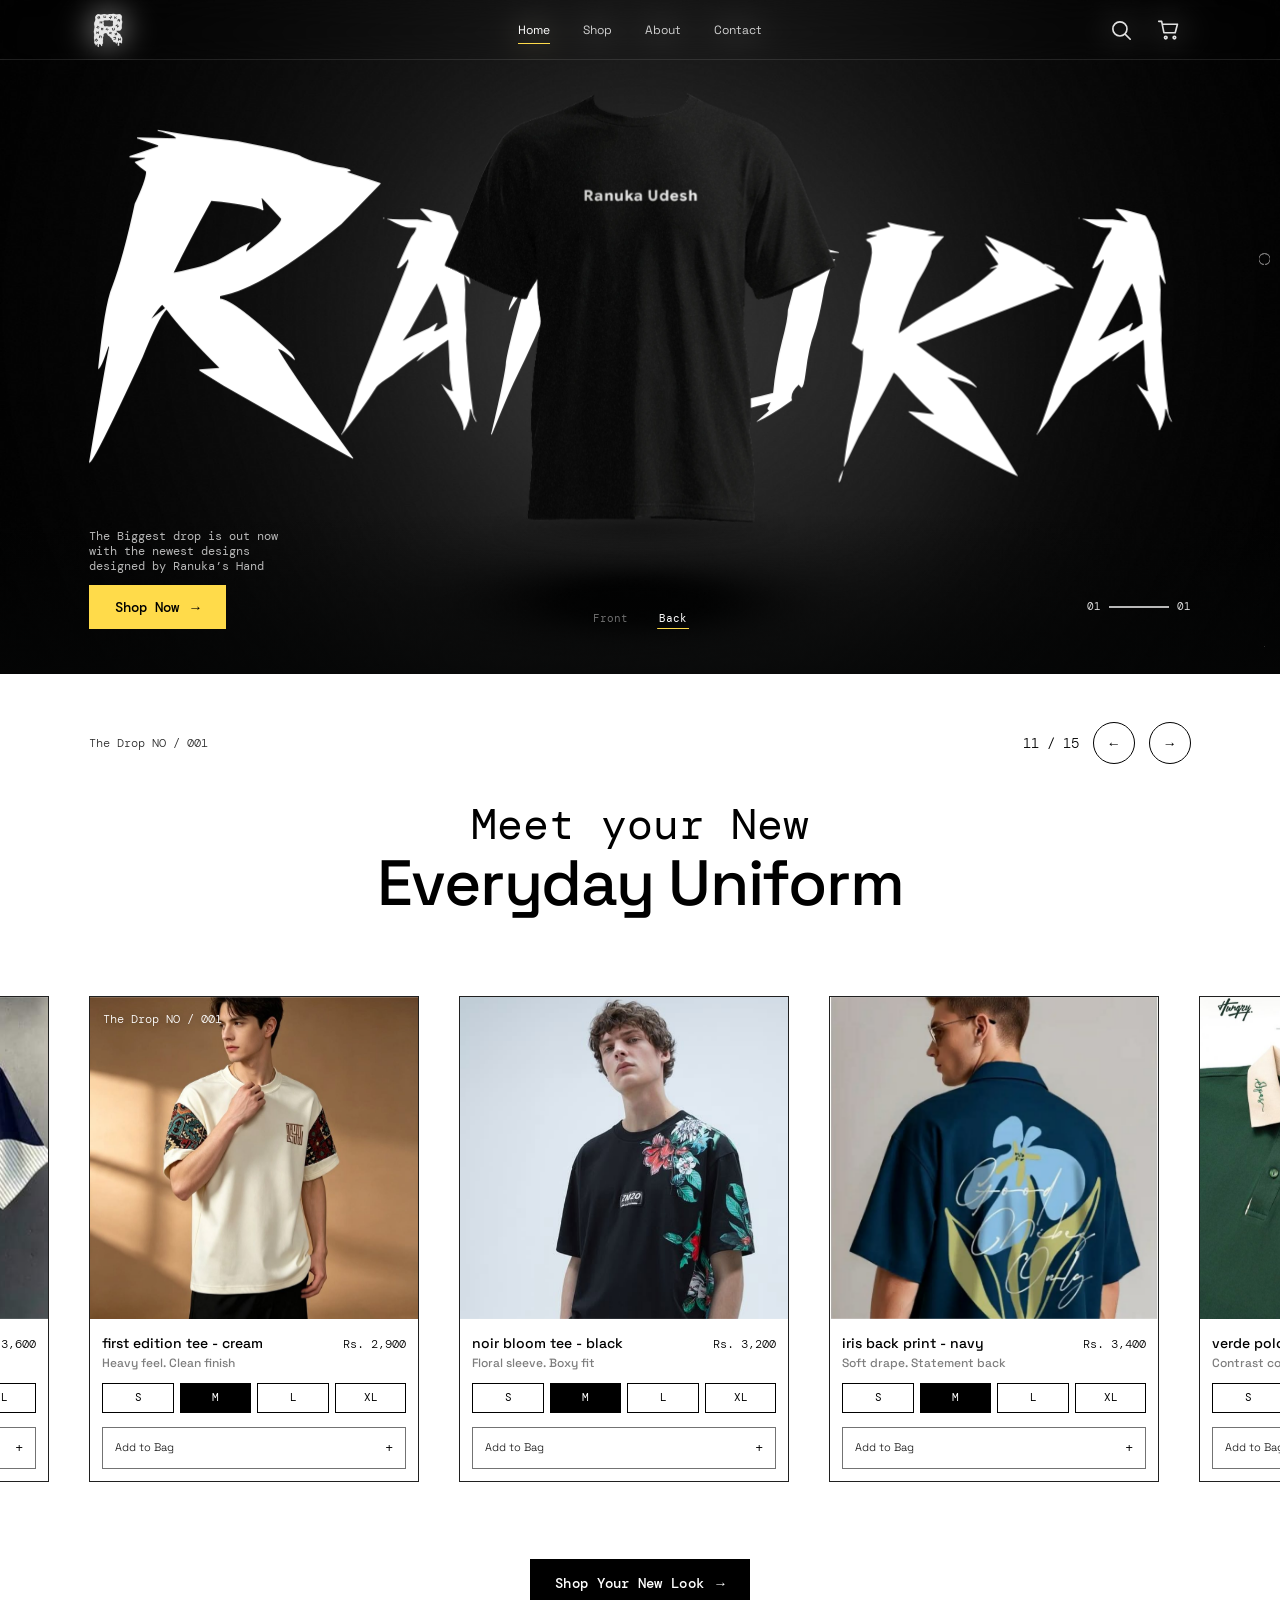
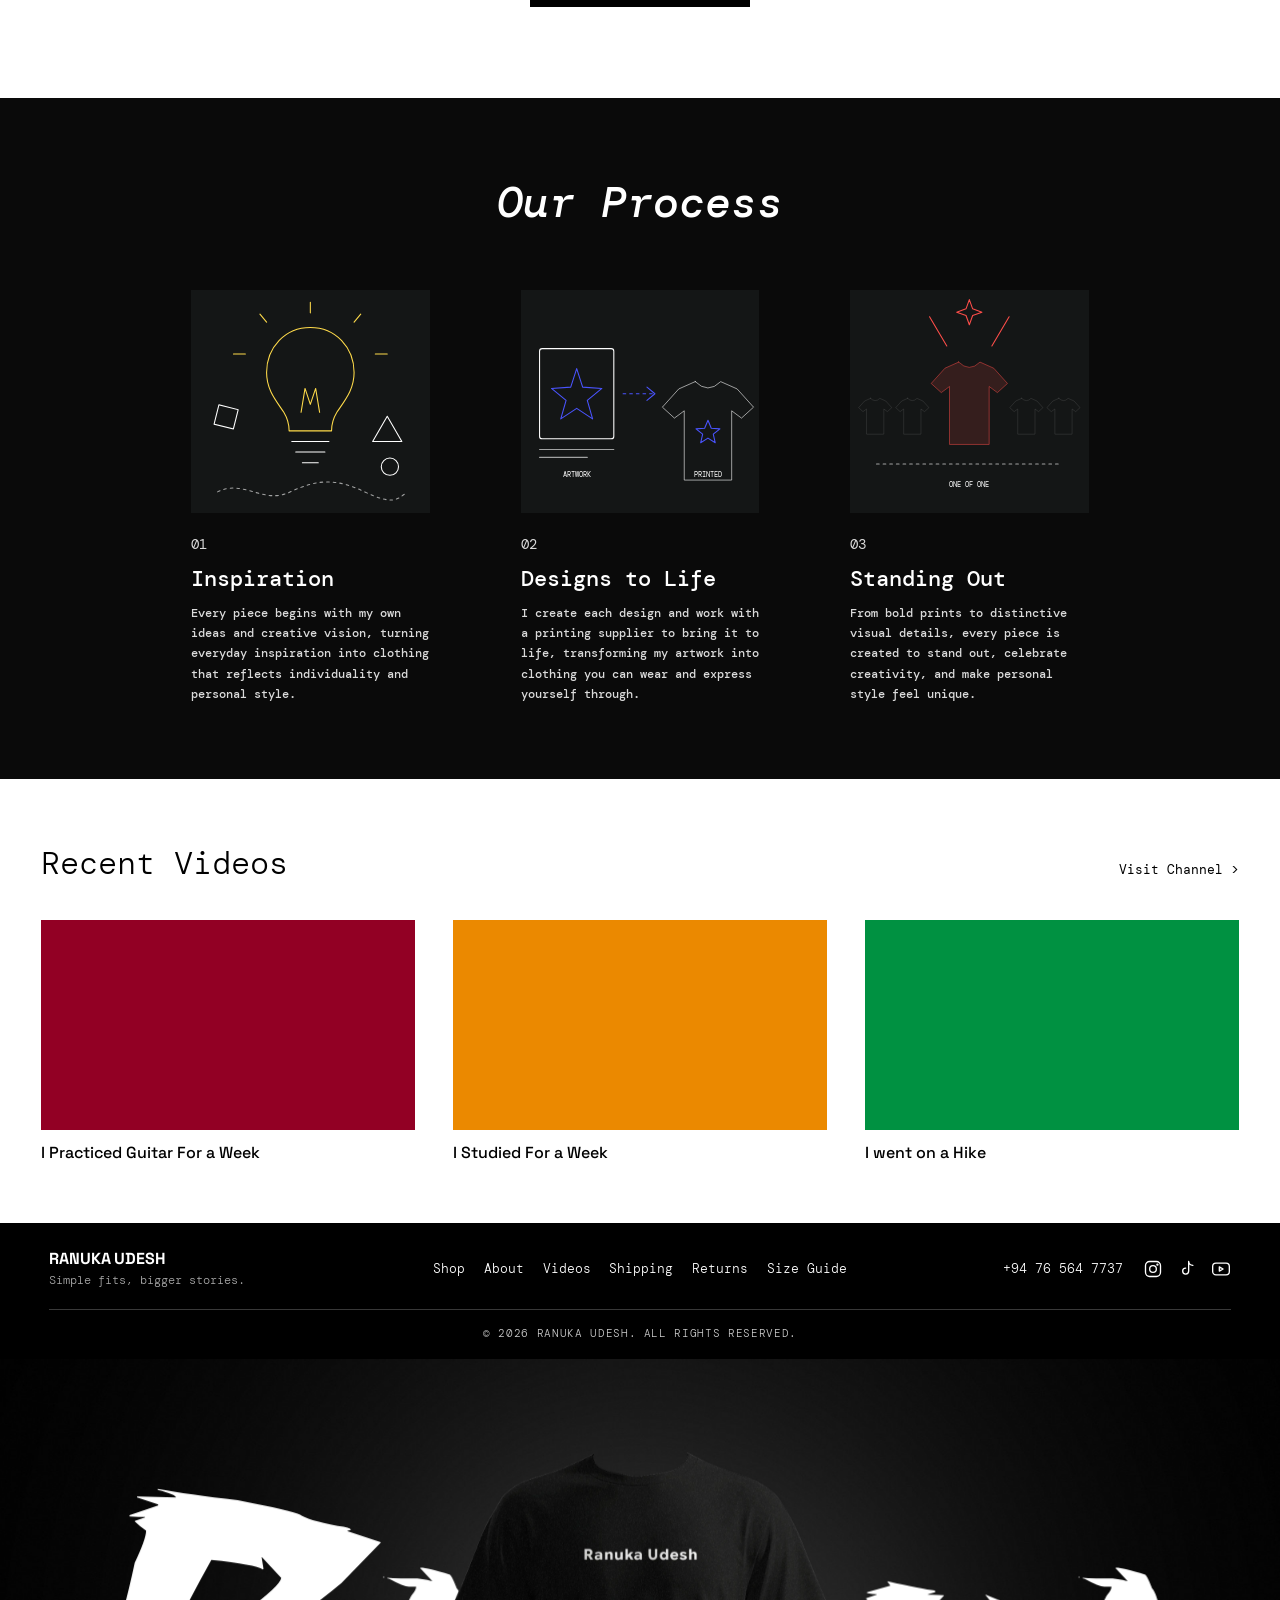
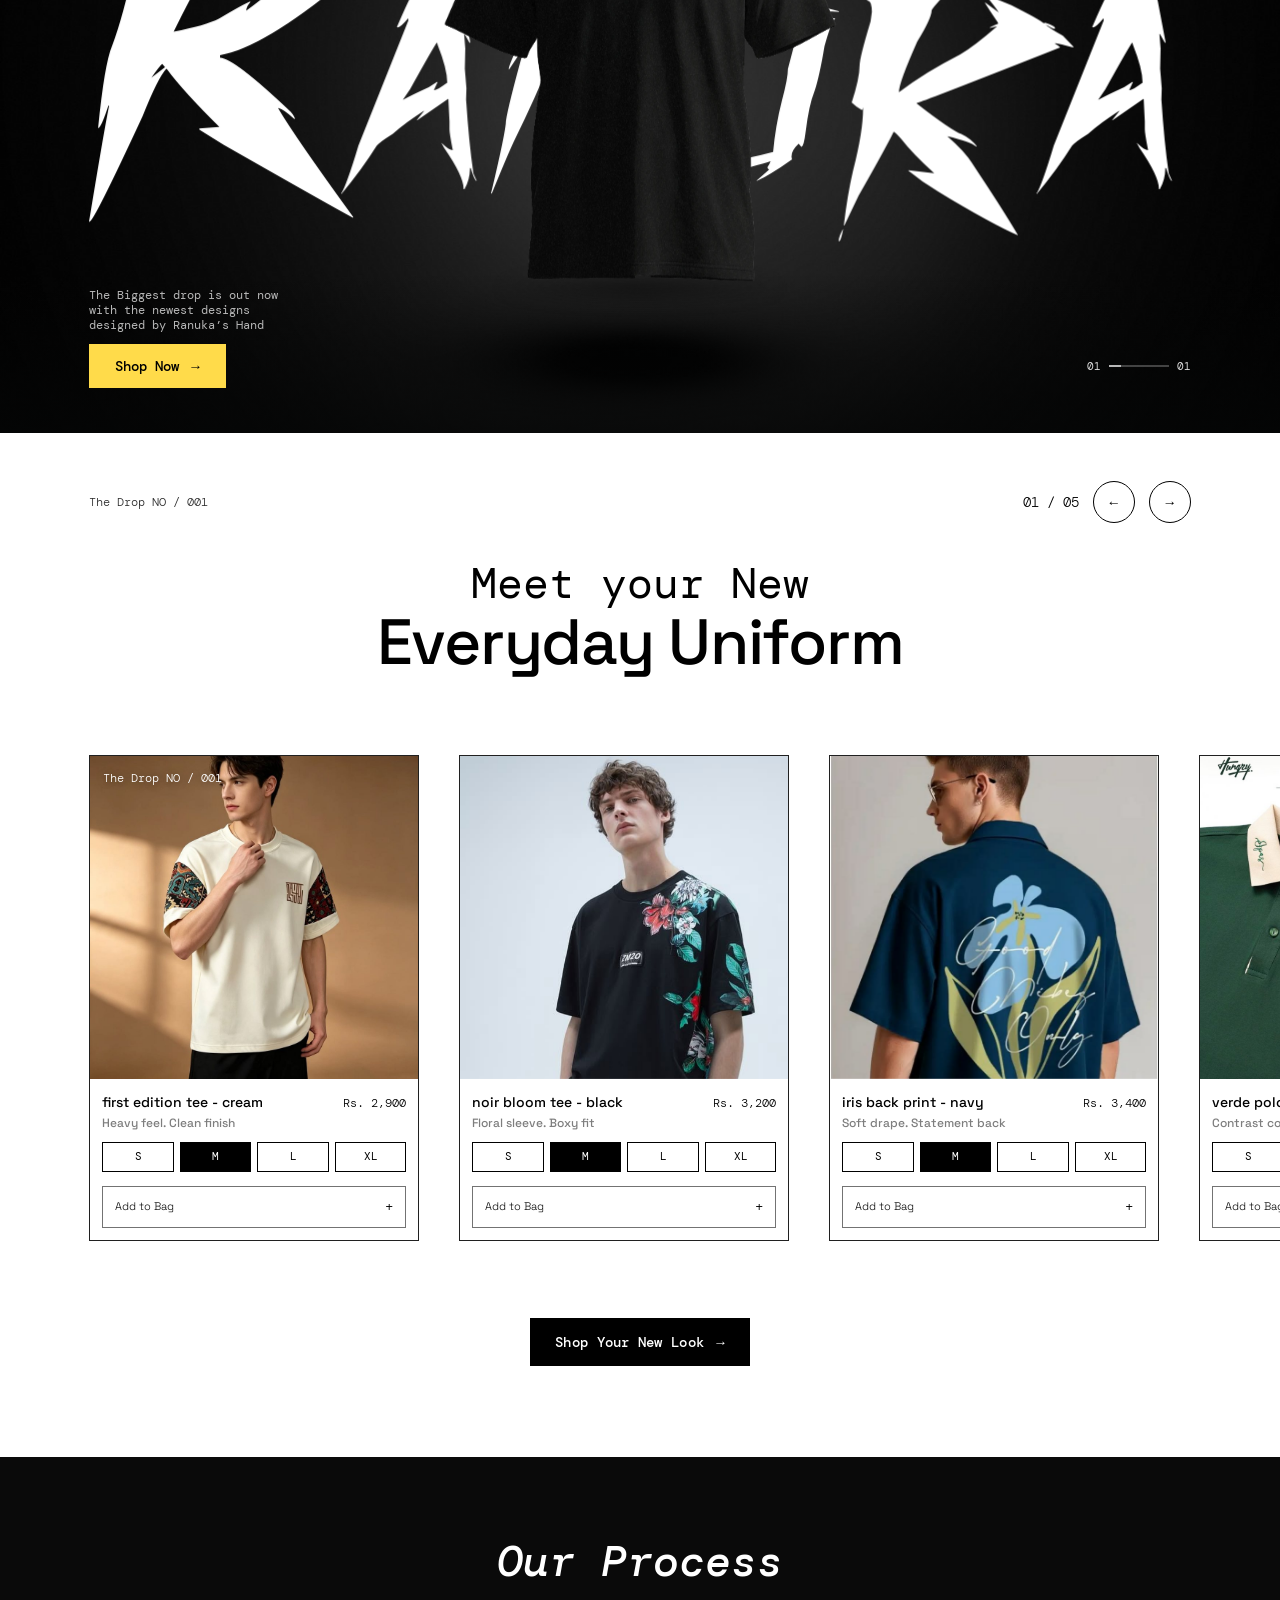
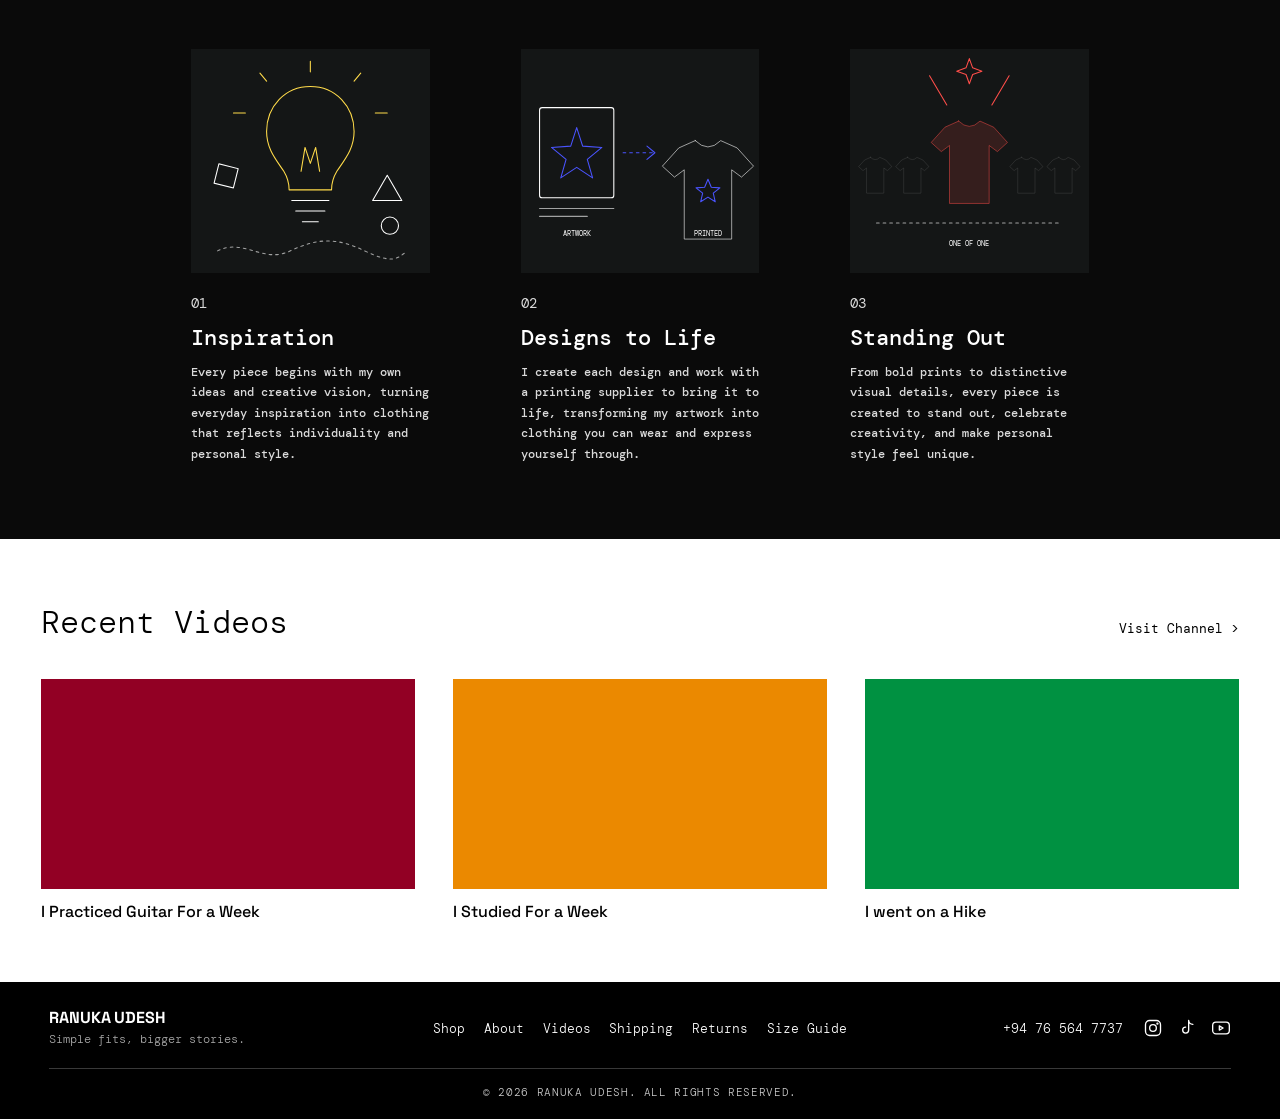
==== commit 015e8cf1: "Update index.html" ====
--- a/index.html
+++ b/index.html
@@ -990,7 +990,7 @@
    outer letters bleed off both edges) and the shirt is scaled up over it. */
 @media (max-width: 760px) {
     #home {
-        background: #050606 radial-gradient(ellipse 100vw 80vw at 50% 270px, rgba(255, 255, 255, .09), rgba(255, 255, 255, .03) 55%, transparent 100%)
+        background: #050606 radial-gradient(ellipse 100vw 80vw at 50% 270px, rgba(255, 255, 255, .14), rgba(255, 255, 255, .05) 55%, transparent 100%)
     }
 
     .stage {
@@ -1126,13 +1126,8 @@
     background: #fff
 }
 
-.card:hover::before,
-.track:not(:hover) .card.f::before {
+.card:hover::before {
     transform: translate(var(--sh), var(--sh))
-}
-
-.track:hover .card.f:not(:hover)::before {
-    transform: none
 }
 
 .ph {
@@ -2544,8 +2539,39 @@
   .sides i{background:#ffdb4a;opacity:1}
 }
 @media (max-width:760px){
-  .halo{background:radial-gradient(closest-side,rgba(255,255,255,.07),rgba(255,255,255,.022) 58%,transparent 80%)}
-}
+  .halo{background:radial-gradient(closest-side,rgba(255,255,255,.11),rgba(255,255,255,.035) 58%,transparent 80%)}
+}
+
+/* Phone bar: menu left, logo centred, bag right (search lives in the menu) */
+@media (max-width:760px){
+  .bar{grid-template-columns:1fr auto 1fr;padding-left:max(8px,env(safe-area-inset-left,0px));padding-right:max(8px,env(safe-area-inset-right,0px))}
+  .ico{display:contents}
+  .logo{grid-column:2;grid-row:1;justify-self:center}
+  .ico .burger{grid-column:1;grid-row:1;justify-self:start}
+  #cb{grid-column:3;grid-row:1;justify-self:end}
+  .navtools button{flex:1 1 100%}
+}
+
+/* Smaller carousel arrows on small screens */
+@media (max-width: 760px) {
+    .ctrl {
+        gap: 12px
+    }
+
+    .ctrl button {
+        width: 30px;
+        height: 30px;
+        font-size: 12px
+    }
+
+    .pg button {
+        font-size: 12px
+    }
+}
+
+/* Header dims a little over light sections */
+header{-webkit-backdrop-filter:blur(16px) saturate(1.2);backdrop-filter:blur(16px) saturate(1.2);transition:background .4s var(--e)}
+header.s.lt{background:rgba(5,6,6,.55)}
 </style>
   <script>
    /* Content is visible by default. The reveal animations switch on only when scripts run, and switch themselves off if they do not start within 2.5s. */
@@ -3562,6 +3588,20 @@
       this.ticking = false;
       const y = scrollY;
       this.header.classList.toggle('s', y > 40);
+      // Dim the header a little while it sits over a light section.
+      {
+        const probe = this.header.offsetHeight / 2;
+        let light = false;
+        for (const el of document.querySelectorAll('#home, #shop, #process, #videos, #contact')) {
+          const r = el.getBoundingClientRect();
+          if (r.top <= probe && r.bottom > probe) {
+            const m = getComputedStyle(el).backgroundColor.match(/\d+(\.\d+)?/g);
+            if (m) light = (0.299 * m[0] + 0.587 * m[1] + 0.114 * m[2]) > 150;
+            break;
+          }
+        }
+        this.header.classList.toggle('lt', light);
+      }
 
       if (hasFinePointer && y < 1400) {
         for (const [element, factor] of this.parallax) element.style.translate = `0 ${y * factor}px`;
@@ -4006,8 +4046,8 @@
       tools.className = 'navtools';
       nav.appendChild(tools);
       const placeTools = (phone) => {
-        if (phone) { tools.append(sb, cb); }
-        else { ico.insertBefore(cb, burger); ico.insertBefore(sb, cb); }
+        if (phone) { tools.append(sb); }
+        else { ico.insertBefore(sb, cb); }
       };
       const mq = window.matchMedia('(max-width: 760px)');
       placeTools(mq.matches);
@@ -4653,3 +4693,4698 @@
 </script>
 </body>
 </html>
+<!DOCTYPE html>
+<html lang="en">
+ <head>
+  <meta charset="utf-8">
+  <meta name="viewport" content="width=device-width, initial-scale=1, viewport-fit=cover">
+  <title>
+   Ranuka — Everyday Uniform
+  </title>
+  <link rel="icon" type="image/png" href="[data-uri]">
+  <link rel="apple-touch-icon" href="[data-uri]">
+  <link rel="preconnect" href="https://fonts.googleapis.com">
+  <link rel="preconnect" href="https://fonts.gstatic.com" crossorigin="">
+  <link href="https://fonts.googleapis.com/css2?family=DM+Mono:ital,wght@0,300;0,400;0,500;1,500&family=Space+Grotesk:wght@300;400;500;700&display=swap" rel="stylesheet">
+  <style>
+/* RANUKA UDESH — stylesheet
+   Sections: Tokens & base, Header & navigation, Hero, Shop, Our Process, Recent videos, Footer, Bag drawer & checkout, Product page, Custom scrollbar, Responsive, Reduced motion.
+   Spacing and type scale with --k (viewport width / 1920) so the 1920px design holds at any desktop width. */
+
+/* ==========================================================================
+   Tokens & base
+   ========================================================================== */
+
+:root {
+    --bg: #0e1111;
+    --ink: #0a0a0a;
+    --paper: #fff;
+    --line: rgba(217, 217, 217, .17);
+    --k: calc(min(100vw, 1920px)/1920);
+    --mono: 'DM Mono', ui-monospace, Menlo, monospace;
+    --sans: 'Space Grotesk', system-ui, sans-serif;
+    --pad: max(20px, calc(var(--k)*134));
+    box-sizing: border-box;
+    padding-top: env(safe-area-inset-top, 0px);
+    padding-bottom: env(safe-area-inset-bottom, 0px)
+}
+
+html {
+    scroll-behavior: smooth;
+    scroll-padding-top: calc(env(safe-area-inset-top, 0px) + 70px);
+    background: var(--bg)
+}
+
+*,
+*::before,
+*::after {
+    box-sizing: inherit
+}
+
+body {
+    margin: 0;
+    background: var(--bg);
+    color: #fff;
+    font-family: var(--sans);
+    -webkit-font-smoothing: antialiased;
+    overflow-x: hidden
+}
+
+img {
+    display: block
+}
+
+button {
+    font: inherit;
+    color: inherit;
+    cursor: pointer;
+    background: none;
+    border: 0;
+    padding: 0
+}
+
+a {
+    color: inherit;
+    text-decoration: none
+}
+
+:root {
+    --e: cubic-bezier(.16, 1, .3, 1)
+}
+
+html {
+    scrollbar-width: none
+}
+
+html::-webkit-scrollbar {
+    display: none
+}
+
+/* ==========================================================================
+   Header & navigation
+   ========================================================================== */
+
+header {
+    position: fixed;
+    inset: 0 0 auto;
+    z-index: 50;
+    padding-top: env(safe-area-inset-top, 0px);
+    color: #fff;
+    transition: background .3s
+}
+
+header.s {
+    background: rgba(5, 6, 6, .82);
+    backdrop-filter: blur(14px);
+    -webkit-backdrop-filter: blur(14px)
+}
+
+.bar {
+    max-width: 1920px;
+    margin: auto;
+    height: max(60px, calc(var(--k)*66));
+    display: grid;
+    grid-template-columns: 1fr auto 1fr;
+    align-items: center;
+    padding: 0 max(20px, calc(var(--k)*65)) 0 max(20px, calc(var(--k)*74));
+    border-bottom: 1px solid var(--line)
+}
+
+.logo img {
+    width: 38px;
+    height: 38px;
+    opacity: .87
+}
+
+nav {
+    display: flex;
+    gap: max(24px, calc(var(--k)*50))
+}
+
+nav a {
+    font: 400 max(12px, calc(var(--k)*14))/1 var(--sans);
+    padding: 6px 0;
+    position: relative
+}
+
+nav a::after {
+    content: "";
+    position: absolute;
+    left: 0;
+    right: 0;
+    bottom: -2px;
+    height: 1px;
+    background: #ffdb4a;
+    transform: scaleX(0);
+    transition: transform .3s
+}
+
+nav a.on::after,
+nav a:hover::after {
+    transform: scaleX(1)
+}
+
+.ico {
+    justify-self: end;
+    display: flex;
+    gap: calc(var(--k)*41 + 8px);
+    opacity: .87
+}
+
+.ico button {
+    position: relative;
+    width: 28px;
+    height: 28px
+}
+
+.ico svg {
+    width: 100%;
+    height: 100%
+}
+
+#badge {
+    position: absolute;
+    top: -3px;
+    right: -5px;
+    min-width: 15px;
+    height: 15px;
+    border-radius: 8px;
+    background: #ff4e4a;
+    color: #fff;
+    font: 500 10px/15px var(--mono);
+    text-align: center;
+    display: none
+}
+
+.bar {
+    animation: dn 1s var(--e) both
+}
+
+/* --- Navigation polish ------------------------------------------------------
+   Header edges line up with the page grid (--pad), icons get 44px touch targets,
+   and on phones the bar becomes two tidy rows: logo + icons, then the links. */
+
+.bar {
+    padding-left: max(var(--pad), env(safe-area-inset-left, 0px));
+    padding-right: max(var(--pad), env(safe-area-inset-right, 0px))
+}
+
+.logo {
+    display: inline-flex;
+    align-items: center;
+    justify-self: start;
+    border-radius: 6px;
+    transition: opacity .3s
+}
+
+.logo img {
+    transition: opacity .3s, transform .4s var(--e)
+}
+
+.logo:hover img {
+    opacity: 1;
+    transform: rotate(-6deg) scale(1.06)
+}
+
+nav a {
+    opacity: .78;
+    transition: opacity .25s
+}
+
+nav a:hover,
+nav a.on {
+    opacity: 1
+}
+
+.ico {
+    gap: 4px;
+    align-items: center
+}
+
+.ico button {
+    width: 44px;
+    height: 44px;
+    display: grid;
+    place-items: center;
+    border-radius: 50%;
+    transition: background .25s, transform .25s
+}
+
+.ico button:hover {
+    background: rgba(255, 255, 255, .1)
+}
+
+.ico button:active {
+    transform: scale(.92)
+}
+
+.ico svg {
+    width: 26px;
+    height: 26px
+}
+
+#badge {
+    top: 4px;
+    right: 2px;
+    min-width: 16px;
+    height: 16px;
+    padding: 0 4px;
+    border-radius: 8px;
+    font-size: 10px;
+    line-height: 16px
+}
+
+.logo:focus-visible,
+nav a:focus-visible,
+.ico button:focus-visible {
+    outline: 2px solid #ffdb4a;
+    outline-offset: 3px
+}
+
+.ico .burger {
+    display: none;
+    position: relative
+}
+
+.burger span {
+    position: absolute;
+    left: 11px;
+    right: 11px;
+    height: 1.5px;
+    border-radius: 2px;
+    background: currentColor;
+    transition: transform .45s var(--e), opacity .25s, top .45s var(--e)
+}
+
+.burger span:nth-child(1) {
+    top: 15px
+}
+
+.burger span:nth-child(2) {
+    top: 21px
+}
+
+.burger span:nth-child(3) {
+    top: 27px
+}
+
+.menu-open .burger span:nth-child(1) {
+    top: 21px;
+    transform: rotate(45deg)
+}
+
+.menu-open .burger span:nth-child(2) {
+    opacity: 0
+}
+
+.menu-open .burger span:nth-child(3) {
+    top: 21px;
+    transform: rotate(-45deg)
+}
+
+@media (max-width: 760px) {
+    .ico .burger {
+        display: grid
+    }
+
+    .bar {
+        height: 60px;
+        grid-template-columns: 1fr auto;
+        padding-left: max(18px, env(safe-area-inset-left, 0px));
+        padding-right: max(10px, env(safe-area-inset-right, 0px))
+    }
+
+    .ico {
+        gap: 0
+    }
+
+    header.menu-open {
+        background: #050606;
+        -webkit-backdrop-filter: none;
+        backdrop-filter: none
+    }
+
+    /* The nav becomes a full-width panel that drops under the bar. */
+    nav {
+        position: absolute;
+        top: 100%;
+        left: 0;
+        right: 0;
+        height: calc(100vh - 100%);
+        height: calc(100dvh - 100%);
+        flex-direction: column;
+        justify-content: flex-start;
+        gap: 0;
+        padding: 12px max(24px, env(safe-area-inset-left, 0px)) 32px;
+        background: #050606;
+        border-top: 1px solid var(--line);
+        opacity: 0;
+        visibility: hidden;
+        transform: translateY(-12px);
+        transition: opacity .35s var(--e), transform .45s var(--e), visibility 0s .45s
+    }
+
+    .menu-open nav {
+        opacity: 1;
+        visibility: visible;
+        transform: none;
+        transition: opacity .35s var(--e), transform .45s var(--e)
+    }
+
+    nav a {
+        display: flex;
+        align-items: center;
+        justify-content: space-between;
+        padding: 22px 0;
+        font-size: 28px;
+        letter-spacing: -.01em;
+        border-bottom: 1px solid var(--line);
+        opacity: 0;
+        transform: translateY(14px);
+        transition: opacity .5s var(--e), transform .6s var(--e), color .25s
+    }
+
+    nav a::before {
+        content: "→";
+        order: 2;
+        font-family: var(--mono);
+        font-size: 20px;
+        color: #ffdb4a;
+        opacity: 0;
+        transform: translateX(-8px);
+        transition: opacity .3s, transform .3s
+    }
+
+    nav a::after {
+        display: none
+    }
+
+    nav a.on::before,
+    nav a:hover::before {
+        opacity: 1;
+        transform: none
+    }
+
+    nav a.on {
+        color: #ffdb4a
+    }
+
+    .menu-open nav a {
+        opacity: 1;
+        transform: none
+    }
+
+    .menu-open nav a:nth-child(1) { transition-delay: .06s }
+    .menu-open nav a:nth-child(2) { transition-delay: .12s }
+    .menu-open nav a:nth-child(3) { transition-delay: .18s }
+    .menu-open nav a:nth-child(4) { transition-delay: .24s }
+
+    body.menu-open {
+        overflow: hidden
+    }
+
+    #home {
+        --hh: 60px
+    }
+}
+
+/* ==========================================================================
+   Hero
+   ========================================================================== */
+
+#home {
+    position: relative;
+    overflow: hidden;
+    background: #050606 url([data-uri]) center/cover no-repeat;
+}
+
+.stage {
+    position: relative;
+    max-width: 1920px;
+    margin: auto;
+    aspect-ratio: 1920/1011;
+    z-index: 1
+}
+
+.art {
+    position: absolute;
+    left: 6.979%;
+    top: 6.627%;
+    width: 85.99%;
+    aspect-ratio: 1651/761
+}
+
+.art svg {
+    width: 100%;
+    height: 100%;
+    display: block
+}
+
+.tee {
+    position: absolute;
+    left: 30.85%;
+    top: 4.99%;
+    width: 38.3%;
+    animation: fl 7s ease-in-out infinite
+}
+
+/* Hero tee: a two-faced 3D card. Front and back are separate faces, so the back
+   print is never mirrored. JS turns .flip by 180deg per view (see Hero below). */
+.tee {
+    aspect-ratio: 1005/1097;
+    perspective: 1700px;
+    perspective-origin: 50% 42%;
+    cursor: pointer;
+    -webkit-tap-highlight-color: transparent
+}
+
+.rig,
+.lift,
+.flip {
+    position: absolute;
+    inset: 0;
+    transform-style: preserve-3d;
+    -webkit-transform-style: preserve-3d
+}
+
+.rig {
+    will-change: transform
+}
+
+.flip {
+    will-change: transform
+}
+
+.face {
+    position: absolute;
+    inset: 0;
+    backface-visibility: hidden;
+    -webkit-backface-visibility: hidden
+}
+
+.face.f1 {
+    transform: rotateY(180deg)
+}
+
+.face img {
+    position: absolute;
+    left: 0;
+    top: 50%;
+    width: 100%;
+    height: auto;
+    translate: 0 -50%;
+    -webkit-user-drag: none;
+    user-select: none;
+    pointer-events: none
+}
+
+/* Light that glides across the fabric while the shirt turns (masked to the shirt's outline). */
+.sheen {
+    position: absolute;
+    inset: 0;
+    pointer-events: none;
+    opacity: 0;
+    -webkit-mask: var(--m) center / 100% auto no-repeat;
+    mask: var(--m) center / 100% auto no-repeat;
+    background: linear-gradient(105deg, transparent 36%, rgba(255, 255, 255, .5) 50%, transparent 64%) 100% 0 / 300% 100% no-repeat
+}
+
+.halo {
+    position: absolute;
+    inset: -14% -34% -10%;
+    pointer-events: none;
+    opacity: 0;
+    background: radial-gradient(closest-side, rgba(255, 255, 255, .16), rgba(255, 255, 255, .05) 58%, transparent 80%)
+}
+
+.floor {
+    position: absolute;
+    left: 14%;
+    right: 14%;
+    bottom: -4%;
+    height: 7%;
+    pointer-events: none;
+    background: radial-gradient(closest-side, rgba(0, 0, 0, .55), transparent);
+    filter: blur(8px)
+}
+
+/* Front / Back selector */
+.sides {
+    position: absolute;
+    left: 50%;
+    top: 89.22%;
+    translate: -50% 0;
+    display: flex;
+    gap: max(26px, calc(var(--k)*40));
+    font: 400 max(11px, calc(var(--k)*14))/1 var(--mono);
+    letter-spacing: .16em;
+    text-transform: uppercase
+}
+
+.sides[hidden] {
+    display: none
+}
+
+.sides button {
+    padding: 12px 2px;
+    opacity: .42;
+    transition: opacity .6s var(--e)
+}
+
+.sides button:hover {
+    opacity: .85
+}
+
+.sides button[aria-pressed="true"] {
+    opacity: 1
+}
+
+.sides button:focus-visible {
+    outline: 2px solid #ffdb4a;
+    outline-offset: 4px
+}
+
+.sides i {
+    position: absolute;
+    left: 0;
+    bottom: 7px;
+    height: 1px;
+    width: var(--w, 0px);
+    background: #ffdb4a;
+    transform: translateX(var(--x, 0px));
+    transition: transform .9s var(--e), width .9s var(--e)
+}
+
+@keyframes fl {
+    50% {
+        transform: translateY(-1.4%)
+    }
+}
+
+.cta {
+    position: absolute;
+    left: max(20px, calc(var(--k)*134));
+    top: 78.44%;
+    width: max(260px, 17.2%)
+}
+
+.cta p {
+    margin: 0 0 calc(var(--k)*17);
+    font: 400 max(12px, calc(var(--k)*16))/1.25 var(--mono);
+    opacity: .71
+}
+
+.btn {
+    display: inline-flex;
+    align-items: center;
+    height: max(44px, calc(var(--k)*54));
+    padding: 0 max(26px, calc(var(--k)*36));
+    background: #ffdb4a;
+    color: #000;
+    font: 400 max(14px, calc(var(--k)*20))/1 var(--mono);
+    transition: transform .2s, background .2s
+}
+
+.btn:hover {
+    background: #fff;
+    transform: translateY(-2px)
+}
+
+.pg {
+    position: absolute;
+    right: max(20px, calc(var(--k)*134));
+    top: 89.22%;
+    display: flex;
+    align-items: center;
+    gap: max(8px, calc(var(--k)*11));
+    font: 400 max(11px, calc(var(--k)*14))/1 var(--mono);
+    opacity: .85
+}
+
+.pg i {
+    position: relative;
+    width: max(50px, calc(var(--k)*90));
+    height: 2px;
+    background: rgba(217, 217, 217, .35)
+}
+
+.pg i::after {
+    content: "";
+    position: absolute;
+    inset: 0 auto 0 0;
+    width: var(--f, 20%);
+    background: #d9d9d9;
+    transition: width .9s cubic-bezier(.16, 1, .3, 1), background .9s
+}
+
+#pn {
+    display: inline-block
+}
+
+@keyframes dn {
+    from {
+        opacity: 0;
+        transform: translateY(-100%)
+    }
+}
+
+.gl {
+    animation: gl 1.3s var(--e) both;
+    animation-delay: calc(var(--i)*.1s + .15s)
+}
+
+@keyframes gl {
+    from {
+        opacity: 0;
+        transform: translateY(90px)
+    }
+}
+
+#tee {
+    animation: ti 1.6s var(--e) .55s both
+}
+
+@keyframes ti {
+    from {
+        opacity: 0;
+        transform: translateY(60px) scale(.88) rotate(-5deg)
+    }
+}
+
+.cta,
+.sw,
+.pg,
+.sides {
+    animation: up 1s var(--e) 1.1s both
+}
+
+@keyframes up {
+    from {
+        opacity: 0;
+        transform: translateY(24px)
+    }
+}
+
+.art {
+    translate: 0 calc(var(--sy, 0)*.08px)
+}
+
+.tee {
+    translate: 0 calc(var(--sy, 0)*-.16px)
+}
+
+.cta {
+    translate: 0 calc(var(--sy, 0)*-.05px)
+}
+
+.art svg {
+    fill: #fff;
+    transition: fill .9s var(--e)
+}
+
+#home .btn {
+    position: relative;
+    gap: max(12px, calc(var(--k)*16));
+    overflow: hidden;
+    isolation: isolate;
+    background: #ffdb4a;
+    color: #000;
+    font-weight: 500;
+    transition: transform .35s var(--e), box-shadow .35s var(--e), color .35s
+}
+
+#home .btn::before {
+    content: "";
+    position: absolute;
+    inset: 0;
+    background: #fff;
+    transform: scaleX(0);
+    transform-origin: left;
+    transition: transform .5s var(--e);
+    z-index: -1
+}
+
+#home .btn::after {
+    content: "";
+    position: absolute;
+    top: 0;
+    bottom: 0;
+    left: -60%;
+    width: 40%;
+    background: linear-gradient(100deg, transparent, rgba(255, 255, 255, .7), transparent);
+    transform: skewX(-20deg);
+    pointer-events: none;
+    animation: shine 4.5s ease-in-out 2.5s infinite
+}
+
+@keyframes shine {
+
+    0%,
+    55% {
+        left: -60%
+    }
+
+    100% {
+        left: 130%
+    }
+}
+
+#home .btn i {
+    font-style: normal;
+    display: inline-block;
+    transition: transform .4s var(--e)
+}
+
+#home .btn:hover {
+    transform: translate(-3px, -3px) rotate(-1deg);
+    box-shadow: max(5px, calc(var(--k)*7)) max(5px, calc(var(--k)*7)) 0 #ffdb4a
+}
+
+#home .btn:hover::before {
+    transform: scaleX(1)
+}
+
+#home .btn:hover i {
+    transform: translateX(6px)
+}
+
+#home .btn:active {
+    transform: none;
+    box-shadow: none
+}
+
+#home .btn:focus-visible {
+    outline: 2px solid #ffdb4a;
+    outline-offset: 4px
+}
+
+.pg button {
+    font: inherit;
+    padding: 12px;
+    margin: -12px;
+    opacity: .7;
+    transition: opacity .3s
+}
+
+.pg button:hover {
+    opacity: 1
+}
+
+/* --- Hero polish (all sizes) --------------------------------------------- */
+
+#home::after {
+    content: "";
+    position: absolute;
+    inset: auto 0 0;
+    height: 24%;
+    z-index: 0;
+    pointer-events: none;
+    background: linear-gradient(to top, rgba(5, 6, 6, .72), transparent)
+}
+
+.cta p {
+    max-width: 30ch;
+    text-wrap: pretty
+}
+
+.sides button {
+    cursor: pointer
+}
+
+/* Small laptops: nudge the shirt below the fixed header. */
+@media (min-width: 1001px) and (max-width: 1360px) {
+    .tee {
+        top: 8.5%;
+        width: 36.5%;
+        left: 31.75%
+    }
+}
+
+/* --- Hero: tablet & mobile -------------------------------------------------
+   Below 1000px the 1920 canvas stops scaling and the hero becomes a stack:
+   wordmark + shirt, then Front/Back, call to action and slide counter. */
+
+@media (max-width: 1000px) {
+    #home {
+        --hh: 60px
+    }
+
+    /* Smaller spotlight behind the shirt (the desktop photo-glow scales up too far on tall screens). */
+    #home {
+        background: #050606 radial-gradient(ellipse 46vw 32vw at 50% 270px, rgba(255, 255, 255, .2), rgba(255, 255, 255, .07) 55%, transparent 100%)
+    }
+
+    .stage {
+        aspect-ratio: auto;
+        display: grid;
+        grid-template-columns: 1fr auto 1fr;
+        grid-template-areas: "art art art" "cta sides pg";
+        align-items: end;
+        row-gap: clamp(22px, 4.5vw, 40px);
+        padding: calc(var(--hh) + env(safe-area-inset-top, 0px) + clamp(40px, 8vw, 72px)) var(--pad) clamp(40px, 7vw, 64px)
+    }
+
+    .art {
+        grid-area: art;
+        position: relative;
+        left: auto;
+        top: auto;
+        width: 100%;
+        max-width: 125vh;
+        justify-self: center;
+        margin-bottom: clamp(6px, 2.5vw, 22px)
+    }
+
+    .tee {
+        left: 27%;
+        top: -8%;
+        width: 46%
+    }
+
+    .cta {
+        grid-area: cta;
+        position: static;
+        width: auto;
+        max-width: 320px;
+        translate: none
+    }
+
+    .cta p {
+        margin-bottom: 16px;
+        font-size: clamp(12px, 1.9vw, 15px);
+        line-height: 1.45
+    }
+
+    .btn {
+        height: 48px;
+        padding: 0 28px;
+        font-size: 15px
+    }
+
+    .sides {
+        grid-area: sides;
+        position: relative;
+        left: auto;
+        top: auto;
+        translate: none;
+        align-self: end;
+        gap: 28px;
+        font-size: 12px
+    }
+
+    .sides button {
+        padding: 14px 2px
+    }
+
+    .sides i {
+        bottom: 9px
+    }
+
+    .pg {
+        grid-area: pg;
+        position: static;
+        justify-self: end;
+        align-self: end;
+        padding-bottom: 14px;
+        font-size: 12px
+    }
+}
+
+@media (max-width: 760px) {
+    #home {
+        --hh: 60px
+    }
+
+    #home {
+        background: #050606 radial-gradient(ellipse 56vw 40vw at 50% 190px, rgba(255, 255, 255, .19), rgba(255, 255, 255, .065) 55%, transparent 100%)
+    }
+
+    .stage {
+        grid-template-columns: 1fr;
+        grid-template-areas: "art" "sides" "cta" "pg";
+        justify-items: center;
+        align-items: center;
+        text-align: center;
+        row-gap: 14px;
+        padding-top: calc(var(--hh) + env(safe-area-inset-top, 0px) + 40px)
+    }
+
+    .art {
+        margin-bottom: clamp(10px, 4vw, 28px)
+    }
+
+    .tee {
+        left: 28%;
+        top: -14%;
+        width: 44%
+    }
+
+    .cta {
+        width: 100%;
+        max-width: 340px;
+        margin-top: 8px
+    }
+
+    .cta p {
+        max-width: 32ch;
+        margin: 0 auto 20px;
+        font-size: 13px
+    }
+
+    .btn {
+        width: 100%;
+        justify-content: center;
+        height: 52px
+    }
+
+    .pg {
+        justify-self: center;
+        padding: 6px 0 0
+    }
+}
+
+@media (max-width: 360px) {
+    .cta p {
+        font-size: 12px
+    }
+}
+
+/* Landscape phones: keep the whole composition inside a short screen. */
+@media (max-width: 1000px) and (max-height: 520px) and (orientation: landscape) {
+    .stage {
+        padding-top: calc(var(--hh) + 24px)
+    }
+
+    .art {
+        max-width: 105vh
+    }
+}
+
+/* --- Hero on phones: big, eye-catching shirt + wordmark -------------------
+   No forced full-screen height. The wordmark is wider than the screen (its
+   outer letters bleed off both edges) and the shirt is scaled up over it. */
+@media (max-width: 760px) {
+    #home {
+        background: #050606 radial-gradient(ellipse 100vw 80vw at 50% 270px, rgba(255, 255, 255, .14), rgba(255, 255, 255, .05) 55%, transparent 100%)
+    }
+
+    .stage {
+        grid-template-columns: minmax(0, 1fr);
+        padding-top: calc(var(--hh) + env(safe-area-inset-top, 0px) + 12px);
+        padding-bottom: 32px;
+        row-gap: 10px
+    }
+
+    .art {
+        width: 124vw;
+        max-width: none;
+        justify-self: center;
+        margin: 22vw 0 5vw
+    }
+
+    .tee {
+        width: 60%;
+        left: 20%;
+        top: -21%
+    }
+}
+
+/* ==========================================================================
+   Shop
+   ========================================================================== */
+
+#shop {
+    background: #fff;
+    color: #000;
+    padding: max(48px, calc(var(--k)*72)) 0 max(84px, calc(var(--k)*136))
+}
+
+.top {
+    display: flex;
+    justify-content: space-between;
+    align-items: center;
+    padding: 0 var(--pad)
+}
+
+.lab {
+    font: 300 max(12px, calc(var(--k)*16))/1 var(--mono);
+    color: #2d2d2d
+}
+
+.ctrl {
+    display: flex;
+    align-items: center;
+    gap: 14px;
+    font: 300 14px/1 var(--mono)
+}
+
+.ctrl button {
+    width: 42px;
+    height: 42px;
+    border: 1px solid #000;
+    border-radius: 50%;
+    display: grid;
+    place-items: center;
+    transition: background .2s, color .2s
+}
+
+.ctrl button:hover {
+    background: #000;
+    color: #fff
+}
+
+h2.t {
+    margin: max(28px, calc(var(--k)*52)) 0 max(48px, calc(var(--k)*117));
+    text-align: center;
+    font-weight: 500
+}
+
+h2.t span {
+    display: block
+}
+
+.t .a {
+    font: 400 max(20px, calc(var(--k)*64))/1.2 var(--mono)
+}
+
+.t .b {
+    font: 500 max(38px, calc(var(--k)*96))/1.06 var(--sans);
+    letter-spacing: -.02em
+}
+
+.track {
+    display: flex;
+    gap: max(22px, calc(var(--k)*60));
+    overflow-x: auto;
+    padding: 0 var(--pad) max(24px, calc(var(--k)*30));
+    scroll-padding-left: var(--pad);
+    scrollbar-width: none;
+    cursor: grab;
+    user-select: none;
+    -webkit-user-select: none
+}
+
+.track::-webkit-scrollbar {
+    display: none
+}
+
+.track.is-dragging {
+    cursor: grabbing;
+    scroll-snap-type: none
+}
+
+.card {
+    flex: 0 0 max(290px, calc(var(--k)*495));
+    --sh: max(8px, calc(var(--k)*13));
+    background: none;
+    border: 1px solid #000;
+    position: relative;
+    isolation: isolate;
+    scroll-snap-align: start
+}
+
+.card::before,
+.card::after {
+    content: "";
+    position: absolute;
+    z-index: -1
+}
+
+.card::before {
+    inset: -1px;
+    background: #202020;
+    transition: transform .6s var(--e);
+}
+
+.card::after {
+    inset: 0;
+    background: #fff
+}
+
+.card:hover::before {
+    transform: translate(var(--sh), var(--sh))
+}
+
+.ph {
+    aspect-ratio: 494/486;
+    overflow: hidden;
+    background: #eee;
+    position: relative
+}
+
+.ph img {
+    width: 100%;
+    height: 100%;
+    object-fit: cover;
+    object-position: 50% 18%;
+    transition: transform 1.1s var(--e);
+    backface-visibility: hidden;
+    -webkit-user-drag: none;
+    user-select: none
+}
+
+.card:hover .ph img {
+    transform: scale(1.04)
+}
+
+.tag {
+    position: absolute;
+    left: 4%;
+    top: 5%;
+    font: 300 max(12px, calc(var(--k)*16))/1 var(--mono);
+    color: #fff;
+    text-shadow: 0 1px 8px rgba(0, 0, 0, .45)
+}
+
+.info {
+    padding: max(14px, calc(var(--k)*23)) max(12px, calc(var(--k)*13)) max(12px, calc(var(--k)*18))
+}
+
+.r1 {
+    display: flex;
+    justify-content: space-between;
+    align-items: baseline;
+    gap: 10px
+}
+
+.nm {
+    font: 500 max(14px, calc(var(--k)*16))/1.2 var(--sans)
+}
+
+.pr {
+    font: 300 max(12px, calc(var(--k)*14))/1 var(--mono);
+    white-space: nowrap
+}
+
+.sub {
+    margin: max(4px, calc(var(--k)*7)) 0 0;
+    font: 500 max(12px, calc(var(--k)*12))/1.2 var(--sans);
+    color: #7e7e7e
+}
+
+.add {
+    margin-top: max(22px, calc(var(--k)*45));
+    width: 100%;
+    height: max(42px, calc(var(--k)*46));
+    border: 1px solid #737373;
+    display: flex;
+    justify-content: space-between;
+    align-items: center;
+    padding: 0 max(12px, calc(var(--k)*12));
+    font: 300 max(11px, calc(var(--k)*10))/1 var(--sans);
+    transition: background .2s, color .2s
+}
+
+.add b {
+    font: 300 max(14px, calc(var(--k)*14))/1 var(--mono)
+}
+
+.add:hover,
+.add.ok {
+    background: #000;
+    color: #fff
+}
+
+.t.v .b {
+    transition-delay: .15s
+}
+
+.more {
+    display: flex;
+    justify-content: center;
+    margin-top: max(44px, calc(var(--k)*80))
+}
+
+.shopall {
+    position: relative;
+    display: inline-flex;
+    align-items: center;
+    justify-content: center;
+    gap: max(12px, calc(var(--k)*16));
+    height: max(48px, calc(var(--k)*58));
+    padding: 0 max(24px, calc(var(--k)*34));
+    background: #000;
+    color: #fff;
+    border: 1px solid #000;
+    overflow: hidden;
+    isolation: isolate;
+    font: 500 max(14px, calc(var(--k)*17))/1 var(--mono);
+    letter-spacing: .02em;
+    transition: color .35s, transform .35s var(--e), box-shadow .35s var(--e)
+}
+
+.shopall::before {
+    content: "";
+    position: absolute;
+    inset: 0;
+    background: #ffdb4a;
+    transform: scaleX(0);
+    transform-origin: left;
+    transition: transform .5s var(--e);
+    z-index: -1
+}
+
+.shopall i {
+    font-style: normal;
+    display: inline-block;
+    transition: transform .4s var(--e)
+}
+
+.shopall:hover {
+    color: #000;
+    transform: translate(-3px, -3px);
+    box-shadow: max(5px, calc(var(--k)*6)) max(5px, calc(var(--k)*6)) 0 #000
+}
+
+.shopall:hover::before {
+    transform: scaleX(1)
+}
+
+.shopall:hover i {
+    transform: translateX(6px)
+}
+
+.shopall:active {
+    transform: none;
+    box-shadow: none
+}
+
+.shopall:focus-visible {
+    outline: 2px solid #000;
+    outline-offset: 4px
+}
+
+.card {
+    cursor: pointer
+}
+
+.add {
+    margin-top: max(14px, calc(var(--k)*20))
+}
+
+.szr {
+    display: flex;
+    gap: 6px;
+    margin-top: max(12px, calc(var(--k)*16))
+}
+
+.szr button {
+    flex: 1;
+    height: max(30px, calc(var(--k)*34));
+    border: 1px solid #000;
+    font: 400 max(11px, calc(var(--k)*12))/1 var(--mono);
+    transition: background .2s, color .2s
+}
+
+.szr button:hover {
+    background: #eee
+}
+
+.szr button[aria-pressed=true] {
+    background: #000;
+    color: #fff
+}
+
+.track {
+    overscroll-behavior-x: contain
+}
+
+.card .ph:focus-visible {
+    outline: 2px solid #000;
+    outline-offset: -4px
+}
+
+/* ==========================================================================
+   Our Process
+   ========================================================================== */
+
+#process {
+    background: #0a0a0a;
+    padding: max(80px, calc(var(--k)*123)) var(--pad) max(70px, calc(var(--k)*112));
+    text-align: center
+}
+
+#process h2 {
+    margin: 0;
+    font: italic 500 max(30px, calc(var(--k)*64))/1.1 var(--mono)
+}
+
+#process .in {
+    margin: max(14px, calc(var(--k)*22)) auto 0;
+    max-width: 520px;
+    font: 400 max(13px, calc(var(--k)*16))/1.6 var(--mono);
+    opacity: .71
+}
+
+.steps {
+    display: grid;
+    grid-template-columns: repeat(3, 1fr);
+    gap: max(24px, calc(var(--k)*136));
+    max-width: calc(var(--k)*1346);
+    margin: max(48px, calc(var(--k)*95)) auto 0;
+    text-align: left
+}
+
+.st:nth-child(2) {
+    transition-delay: .12s
+}
+
+.st:nth-child(3) {
+    transition-delay: .24s
+}
+
+.st:nth-child(4) {
+    transition-delay: .36s
+}
+
+.st small {
+    font: 400 14px/1 var(--mono);
+    opacity: .85
+}
+
+.st h3 {
+    margin: max(28px, calc(var(--k)*70)) 0 14px;
+    font: 500 max(22px, calc(var(--k)*28))/1.1 var(--mono)
+}
+
+.st p {
+    margin: 0;
+    font: 500 max(12px, calc(var(--k)*13))/1.7 var(--mono);
+    opacity: .85
+}
+
+#process .btn {
+    margin-top: max(48px, calc(var(--k)*96))
+}
+
+.sp {
+    aspect-ratio: 359/336;
+    overflow: hidden;
+    background: #141616;
+    margin-bottom: max(18px, calc(var(--k)*35));
+}
+
+.sp img {
+    width: 100%;
+    height: 100%;
+    object-fit: cover;
+    transform: scale(1.25);
+    transition: transform 1.8s var(--e);
+}
+
+.st.v .sp img {
+    transform: scale(1)
+}
+
+.st.v:hover .sp img {
+    transform: scale(1.06)
+}
+
+.st small {
+    display: block
+}
+
+.st h3 {
+    margin: 16px 0 12px
+}
+
+.sp svg {
+    width: 100%;
+    height: 100%;
+    display: block;
+    fill: none;
+    stroke: #fff;
+    stroke-width: 1.6;
+    stroke-linecap: round;
+    stroke-linejoin: round;
+    transition: transform 1.4s var(--e)
+}
+
+.sp .ac {
+    stroke: var(--c)
+}
+
+.st.v:hover .sp svg {
+    transform: scale(1.05)
+}
+
+/* ==========================================================================
+   Recent videos
+   ========================================================================== */
+
+#videos {
+    background: #fff;
+    color: #000;
+    padding: max(56px, calc(var(--k)*101)) max(20px, calc(var(--k)*62)) max(56px, calc(var(--k)*90))
+}
+
+.vh {
+    display: flex;
+    justify-content: space-between;
+    align-items: baseline;
+    margin-bottom: max(28px, calc(var(--k)*60))
+}
+
+.vh h2 {
+    margin: 0;
+    font: 300 max(26px, calc(var(--k)*48))/1 var(--mono)
+}
+
+.vh a {
+    font: 400 max(13px, calc(var(--k)*20))/1 var(--mono);
+    border-bottom: 1px solid transparent;
+    padding-bottom: 3px;
+    transition: border-color .3s
+}
+
+.vh a:hover {
+    border-color: #000
+}
+
+.vg {
+    display: grid;
+    grid-template-columns: repeat(3, 1fr);
+    gap: max(20px, calc(var(--k)*58))
+}
+
+.vi {
+    display: block;
+    width: 100%;
+    text-align: left;
+    cursor: pointer
+}
+
+.vt {
+    aspect-ratio: 16/9;
+    background: var(--vc, #efefef);
+    position: relative;
+    overflow: hidden
+}
+
+.vt img {
+    width: 100%;
+    height: 100%;
+    object-fit: cover;
+    transition: transform 1.1s var(--e)
+}
+
+.vi:hover .vt img {
+    transform: scale(1.05)
+}
+
+.vt i {
+    position: absolute;
+    left: 50%;
+    top: 50%;
+    width: 46px;
+    height: 46px;
+    margin: -23px 0 0 -23px;
+    border: 1px solid #fff;
+    border-radius: 50%;
+    opacity: 0;
+    transition: opacity .4s
+}
+
+.vt i::after {
+    content: "";
+    position: absolute;
+    left: 18px;
+    top: 14px;
+    border-left: 12px solid #fff;
+    border-top: 8px solid transparent;
+    border-bottom: 8px solid transparent
+}
+
+.vi:hover .vt i {
+    opacity: 1
+}
+
+.vn {
+    margin: max(12px, calc(var(--k)*19)) 0 0;
+    font: 500 max(15px, calc(var(--k)*24))/1.25 var(--sans)
+}
+
+#vm {
+    position: fixed;
+    inset: 0;
+    z-index: 95;
+    background: rgba(10, 10, 10, .92);
+    display: grid;
+    place-items: center;
+    opacity: 0;
+    pointer-events: none;
+    visibility: hidden;
+    transition: opacity .5s, visibility 0s .5s
+}
+
+#vm.on {
+    opacity: 1;
+    pointer-events: auto;
+    visibility: visible;
+    transition: opacity .5s, visibility 0s
+}
+
+#vm>div {
+    width: min(1000px, 92vw);
+    aspect-ratio: 16/9;
+    background: #000;
+    transform: scale(.96);
+    transition: transform .7s var(--e)
+}
+
+#vm.on>div {
+    transform: none
+}
+
+#vm iframe {
+    width: 100%;
+    height: 100%;
+    border: 0;
+    display: block
+}
+
+#vm button {
+    position: absolute;
+    top: calc(14px + env(safe-area-inset-top, 0px));
+    right: 22px;
+    font-size: 36px;
+    line-height: 1;
+    color: #fff;
+    opacity: .85
+}
+
+/* ==========================================================================
+   Footer
+   ========================================================================== */
+
+footer {
+    background: var(--bg);
+    border-top: 1px solid var(--line);
+    padding: max(48px, calc(var(--k)*80)) var(--pad) 36px
+}
+
+footer.fx {
+    background: #000;
+    color: #fff;
+    border: 0;
+    padding: max(28px, calc(var(--k)*40)) max(20px, calc(var(--k)*74)) max(18px, calc(var(--k)*24))
+}
+
+.fs1 {
+    display: grid;
+    grid-template-columns: 1fr auto 1fr;
+    align-items: center;
+    gap: 24px
+}
+
+.b1 {
+    display: flex;
+    flex-direction: column;
+    gap: 6px
+}
+
+.wm {
+    font: 700 max(16px, calc(var(--k)*22))/1 var(--sans);
+    text-transform: uppercase;
+    letter-spacing: -.01em
+}
+
+.tl {
+    font: 300 12px/1.2 var(--mono);
+    opacity: .65
+}
+
+.l1 {
+    display: flex;
+    gap: max(16px, calc(var(--k)*28));
+    flex-wrap: wrap;
+    justify-content: center
+}
+
+.fs1 a {
+    font: 300 13px/1 var(--mono);
+    transition: opacity .3s
+}
+
+.fs1 a:hover {
+    opacity: .5
+}
+
+.fr1 {
+    display: flex;
+    align-items: center;
+    justify-content: flex-end;
+    gap: 20px
+}
+
+.so {
+    display: flex;
+    gap: 14px
+}
+
+.fs1 .so a {
+    display: block;
+    width: 20px;
+    height: 20px
+}
+
+.so svg {
+    width: 100%;
+    height: 100%;
+    fill: none;
+    stroke: #fff;
+    stroke-width: 1.6;
+    stroke-linecap: round;
+    stroke-linejoin: round
+}
+
+.cr {
+    margin: max(22px, calc(var(--k)*28)) 0 0;
+    padding-top: max(16px, calc(var(--k)*20));
+    border-top: 1px solid rgba(255, 255, 255, .28);
+    text-align: center;
+    font: 300 11px/1.4 var(--mono);
+    letter-spacing: .06em;
+    text-transform: uppercase;
+    opacity: .8
+}
+
+.crumb {
+    display: flex;
+    gap: 10px;
+    margin-bottom: max(24px, calc(var(--k)*40));
+    font: 300 max(12px, calc(var(--k)*14))/1 var(--mono)
+}
+
+.crumb button {
+    font: inherit;
+    text-decoration: underline;
+    text-underline-offset: 3px
+}
+
+.crumb b {
+    font-weight: 400;
+    opacity: .6;
+    text-transform: capitalize
+}
+
+/* ==========================================================================
+   Bag drawer & checkout
+   ========================================================================== */
+
+#toast {
+    position: fixed;
+    left: 50%;
+    bottom: calc(24px + env(safe-area-inset-bottom, 0px));
+    transform: translate(-50%, 30px);
+    background: #fff;
+    color: #000;
+    font: 400 13px/1 var(--mono);
+    padding: 14px 20px;
+    opacity: 0;
+    pointer-events: none;
+    transition: .3s;
+    z-index: 60
+}
+
+#toast.on {
+    opacity: 1;
+    transform: translate(-50%, 0)
+}
+
+#ov {
+    position: fixed;
+    inset: 0;
+    background: rgba(0, 0, 0, .55);
+    opacity: 0;
+    pointer-events: none;
+    transition: opacity .5s;
+    z-index: 80
+}
+
+#ov.on {
+    opacity: 1;
+    pointer-events: auto
+}
+
+#cart {
+    position: fixed;
+    top: 0;
+    right: 0;
+    bottom: 0;
+    width: min(460px, 100vw);
+    background: #0e1111;
+    color: #fff;
+    z-index: 90;
+    display: flex;
+    flex-direction: column;
+    padding-top: env(safe-area-inset-top, 0px);
+    padding-bottom: env(safe-area-inset-bottom, 0px);
+    border-left: 1px solid var(--line);
+    transform: translateX(100%);
+    visibility: hidden;
+    transition: transform .7s var(--e), visibility 0s .7s
+}
+
+#cart.on {
+    transform: none;
+    visibility: visible;
+    transition: transform .7s var(--e), visibility 0s
+}
+
+.ch {
+    display: flex;
+    justify-content: space-between;
+    align-items: center;
+    padding: 22px 24px;
+    border-bottom: 1px solid var(--line);
+    font: 500 15px/1 var(--mono)
+}
+
+.ch button {
+    font-size: 28px;
+    line-height: 1;
+    opacity: .8
+}
+
+#cart .vc,
+#cart .vk,
+#cart .vd {
+    display: none;
+    flex: 1;
+    min-height: 0;
+    flex-direction: column
+}
+
+#cart[data-v=cart] .vc,
+#cart[data-v=co] .vk,
+#cart[data-v=done] .vd {
+    display: flex
+}
+
+#cl {
+    list-style: none;
+    margin: 0;
+    padding: 0 24px;
+    flex: 1;
+    overflow: auto
+}
+
+#cl li {
+    display: grid;
+    grid-template-columns: 72px 1fr auto;
+    gap: 14px;
+    padding: 18px 0;
+    border-bottom: 1px solid var(--line);
+    font: 400 13px/1.3 var(--mono)
+}
+
+#cl img {
+    width: 72px;
+    height: 90px;
+    object-fit: cover
+}
+
+#cl b {
+    display: block;
+    font: 500 15px/1.2 var(--sans);
+    margin-bottom: 10px
+}
+
+#cl select {
+    background: #0e1111;
+    color: #fff;
+    border: 1px solid rgba(255, 255, 255, .3);
+    font: inherit;
+    padding: 5px 8px;
+    margin-right: 10px
+}
+
+.qt {
+    display: inline-flex;
+    align-items: center;
+    gap: 10px;
+    border: 1px solid rgba(255, 255, 255, .3);
+    padding: 3px 8px
+}
+
+.qt button {
+    font-size: 16px;
+    width: 20px
+}
+
+.lp {
+    display: flex;
+    flex-direction: column;
+    justify-content: space-between;
+    align-items: flex-end
+}
+
+.rm {
+    font-size: 22px;
+    opacity: .6;
+    line-height: 1
+}
+
+.rm:hover {
+    opacity: 1
+}
+
+#cl li.em {
+    display: block;
+    text-align: center;
+    padding: 60px 0;
+    opacity: .6;
+    border: 0
+}
+
+.cf {
+    padding: 20px 24px;
+    border-top: 1px solid var(--line);
+    font: 400 13px/1 var(--mono)
+}
+
+.cf p {
+    display: flex;
+    justify-content: space-between;
+    margin: 0 0 12px
+}
+
+.cf .tot {
+    font: 500 16px/1 var(--mono)
+}
+
+.cbtn {
+    width: 100%;
+    height: 50px;
+    background: #fff;
+    color: #000;
+    font: 400 14px/1 var(--mono);
+    margin-top: 8px;
+    display: flex;
+    align-items: center;
+    justify-content: center;
+    transition: background .2s, color .2s, opacity .2s
+}
+
+.cbtn:hover {
+    background: #ffdb4a
+}
+
+.cbtn:disabled {
+    opacity: .35;
+    pointer-events: none
+}
+
+.cbtn.g {
+    background: none;
+    color: #fff;
+    border: 1px solid rgba(255, 255, 255, .35)
+}
+
+.cbtn.g:hover {
+    background: #fff;
+    color: #000
+}
+
+#of {
+    flex: 1;
+    overflow: auto;
+    padding: 22px 24px;
+    display: flex;
+    flex-direction: column;
+    gap: 14px;
+    font: 400 13px/1 var(--mono)
+}
+
+#of label {
+    display: flex;
+    flex-direction: column;
+    gap: 8px;
+    opacity: .9
+}
+
+#of input:not([type=radio]),
+#of textarea {
+    background: transparent;
+    border: 1px solid rgba(255, 255, 255, .3);
+    color: #fff;
+    padding: 12px;
+    font: inherit;
+    outline: 0;
+    resize: none;
+    transition: border-color .2s
+}
+
+#of input:focus,
+#of textarea:focus {
+    border-color: #fff
+}
+
+.pay {
+    display: flex;
+    gap: 10px
+}
+
+.pay label {
+    flex: 1;
+    flex-direction: row;
+    align-items: center;
+    gap: 8px;
+    border: 1px solid rgba(255, 255, 255, .3);
+    padding: 12px;
+    cursor: pointer
+}
+
+.ft {
+    display: flex;
+    justify-content: space-between;
+    margin: 4px 0 0;
+    font: 500 15px/1 var(--mono)
+}
+
+.dn {
+    padding: 48px 24px;
+    font: 400 13px/1.6 var(--mono)
+}
+
+.dn small {
+    opacity: .6
+}
+
+.dn h3 {
+    margin: 10px 0 16px;
+    font: 500 36px/1 var(--sans)
+}
+
+.dn p {
+    opacity: .75;
+    margin: 0 0 20px
+}
+
+#toast {
+    z-index: 100
+}
+
+/* ==========================================================================
+   Product page
+   ========================================================================== */
+
+#pdp {
+    display: none;
+    background: #fff;
+    color: #000;
+    padding: max(96px, calc(var(--k)*140)) var(--pad) max(60px, calc(var(--k)*100));
+    min-height: 100vh
+}
+
+.pdp #pdp {
+    display: block
+}
+
+.pdp #home,
+.pdp #shop,
+.pdp #process,
+.pdp #videos {
+    display: none
+}
+
+.pd-in {
+    animation: up .9s var(--e) both
+}
+
+.pd-grid {
+    display: grid;
+    grid-template-columns: minmax(0, 1.05fr) minmax(0, 1fr);
+    gap: max(32px, calc(var(--k)*96));
+    align-items: start
+}
+
+.pd-g {
+    display: grid;
+    grid-template-columns: max(58px, calc(var(--k)*92)) minmax(0, 1fr);
+    gap: max(10px, calc(var(--k)*16));
+    padding-right: max(8px, calc(var(--k)*13))
+}
+
+.pd-th {
+    display: flex;
+    flex-direction: column;
+    gap: max(8px, calc(var(--k)*12))
+}
+
+.pd-th button {
+    aspect-ratio: 4/5;
+    border: 1px solid #000;
+    overflow: hidden;
+    opacity: .5;
+    transition: opacity .3s
+}
+
+.pd-th button:hover,
+.pd-th button[aria-pressed=true] {
+    opacity: 1
+}
+
+.pd-th img {
+    width: 100%;
+    height: 100%;
+    object-fit: cover;
+    pointer-events: none
+}
+
+.pd-main {
+    aspect-ratio: 4/5;
+    border: 1px solid #000;
+    overflow: hidden;
+    background: #eee;
+    box-shadow: max(8px, calc(var(--k)*13)) max(8px, calc(var(--k)*13)) 0 #202020
+}
+
+.pd-main img {
+    width: 100%;
+    height: 100%;
+    object-fit: cover;
+    object-position: 50% 18%;
+    transition: transform 1.1s var(--e)
+}
+
+.pd-i {
+    position: sticky;
+    top: calc(env(safe-area-inset-top, 0px) + 90px)
+}
+
+.pd-i h1 {
+    margin: 14px 0 10px;
+    font: 500 max(30px, calc(var(--k)*56))/1.02 var(--sans);
+    letter-spacing: -.02em;
+    text-transform: capitalize
+}
+
+.pd-p {
+    margin: 0 0 22px;
+    font: 400 max(18px, calc(var(--k)*24))/1 var(--mono)
+}
+
+.pd-d {
+    margin: 0 0 28px;
+    max-width: 520px;
+    font: 300 max(14px, calc(var(--k)*17))/1.6 var(--sans)
+}
+
+.pd-o {
+    margin-bottom: 22px
+}
+
+.pd-o .lab {
+    display: block;
+    margin-bottom: 12px
+}
+
+.sz {
+    display: flex;
+    gap: 10px;
+    flex-wrap: wrap
+}
+
+.sz button {
+    min-width: 54px;
+    height: 46px;
+    border: 1px solid #000;
+    font: 400 14px/1 var(--mono);
+    transition: background .2s, color .2s
+}
+
+.sz button:hover {
+    background: #eee
+}
+
+.sz button[aria-pressed=true] {
+    background: #000;
+    color: #fff
+}
+
+.sg {
+    display: inline-block;
+    margin-top: 12px;
+    font: 300 12px/1 var(--mono);
+    text-decoration: underline;
+    text-underline-offset: 3px
+}
+
+.qt2 {
+    display: inline-flex;
+    align-items: center;
+    border: 1px solid #000;
+    height: 46px
+}
+
+.qt2 button {
+    width: 44px;
+    height: 100%;
+    font-size: 18px
+}
+
+.qt2 b {
+    min-width: 36px;
+    text-align: center;
+    font: 400 14px/1 var(--mono)
+}
+
+.pd-b {
+    display: flex;
+    gap: 12px;
+    margin: 26px 0 30px
+}
+
+.pbtn {
+    flex: 1;
+    height: 54px;
+    border: 1px solid #000;
+    font: 400 15px/1 var(--mono);
+    transition: background .25s, color .25s, transform .25s
+}
+
+.pbtn:hover {
+    background: #000;
+    color: #fff;
+    transform: translateY(-2px)
+}
+
+.pbtn.dk {
+    background: #000;
+    color: #fff
+}
+
+.pbtn.dk:hover {
+    background: #ffdb4a;
+    color: #000
+}
+
+.pd-f {
+    list-style: none;
+    padding: 0;
+    margin: 0 0 26px;
+    font: 300 14px/1.9 var(--mono)
+}
+
+.pd-f li::before {
+    content: "— "
+}
+
+#pdp details {
+    border-top: 1px solid #000;
+    padding: 16px 0
+}
+
+#pdp details:last-of-type {
+    border-bottom: 1px solid #000
+}
+
+#pdp summary {
+    cursor: pointer;
+    display: flex;
+    justify-content: space-between;
+    list-style: none;
+    font: 500 13px/1 var(--mono);
+    letter-spacing: .08em;
+    text-transform: uppercase
+}
+
+#pdp summary::-webkit-details-marker {
+    display: none
+}
+
+#pdp summary::after {
+    content: "+"
+}
+
+#pdp details[open] summary::after {
+    content: "–"
+}
+
+#pdp details p {
+    margin: 14px 0 0;
+    font: 300 14px/1.6 var(--sans);
+    max-width: 520px
+}
+
+.pd-more {
+    margin-top: max(60px, calc(var(--k)*120))
+}
+
+.pd-mh {
+    display: flex;
+    justify-content: space-between;
+    align-items: center;
+    margin-bottom: 24px
+}
+
+.pd-nv {
+    display: flex;
+    gap: 22px;
+    font: 300 13px/1 var(--mono)
+}
+
+.pd-nv button:hover {
+    opacity: .5
+}
+
+.pd-r {
+    display: grid;
+    grid-template-columns: repeat(4, 1fr);
+    gap: max(16px, calc(var(--k)*32))
+}
+
+.rc {
+    text-align: left;
+    align-self: start
+}
+
+.pdp header {
+    background: rgba(5, 6, 6, .92);
+    backdrop-filter: blur(14px);
+    -webkit-backdrop-filter: blur(14px)
+}
+
+.rc .rp {
+    aspect-ratio: 4/5;
+    border: 1px solid #000;
+    overflow: hidden
+}
+
+.rc img {
+    width: 100%;
+    height: 100%;
+    object-fit: cover;
+    object-position: 50% 18%;
+    transition: transform 1.1s var(--e)
+}
+
+.rc:hover img {
+    transform: scale(1.05)
+}
+
+.rc b {
+    display: block;
+    margin-top: 12px;
+    font: 500 max(14px, calc(var(--k)*16))/1.2 var(--sans)
+}
+
+.rc i {
+    display: block;
+    margin-top: 6px;
+    font: 300 13px/1 var(--mono);
+    font-style: normal;
+    color: #555
+}
+
+/* ==========================================================================
+   Custom scrollbar
+   ========================================================================== */
+
+#sbar {
+    position: fixed;
+    right: 6px;
+    top: 50%;
+    height: min(393px, 46vh);
+    width: 20px;
+    transform: translateY(-50%);
+    z-index: 55;
+    cursor: pointer;
+    mix-blend-mode: difference;
+    touch-action: none
+}
+
+#sbar::before {
+    content: "";
+    position: absolute;
+    left: 50%;
+    top: 0;
+    bottom: 0;
+    width: 1px;
+    background: #747575
+}
+
+#sth {
+    position: absolute;
+    left: 50%;
+    top: calc(var(--pr, 0)*(100% - 11px));
+    width: 11px;
+    height: 11px;
+    margin: 0 0 0 -5.5px;
+    border-radius: 50%;
+    background: #f1eeee;
+    transition: transform .35s var(--e)
+}
+
+#sbar:hover #sth,
+#sbar.drag #sth {
+    transform: scale(1.6)
+}
+
+#spc {
+    position: absolute;
+    right: 22px;
+    top: 50%;
+    transform: translateY(-50%);
+    font: 400 10px/1 var(--mono);
+    letter-spacing: .1em;
+    color: #fff;
+    opacity: 0;
+    transition: opacity .3s
+}
+
+#sbar:hover #spc,
+#sbar.drag #spc {
+    opacity: 1
+}
+
+/* ==========================================================================
+   Responsive
+   ========================================================================== */
+
+@media(pointer:coarse) {
+    .track {
+        scroll-snap-type: x proximity
+    }
+}
+
+@media(max-width:1000px) {
+    .steps {
+        grid-template-columns: 1fr;
+        max-width: 520px
+    }
+}
+
+@media(max-width:760px) {
+    .top {
+        flex-direction: column;
+        align-items: flex-start;
+        gap: 16px
+    }
+
+    .steps,
+    .fg {
+        grid-template-columns: 1fr
+    }
+}
+
+@media(max-width:760px) {
+    .sp {
+        aspect-ratio: 4/3
+    }
+}
+
+@media(max-width:900px) {
+    .vg {
+        grid-template-columns: 1fr;
+        max-width: 640px;
+        margin: auto
+    }
+}
+
+@media(max-width:560px) {
+    .vg {
+        grid-template-columns: 1fr
+    }
+}
+
+@media(max-width:900px) {
+    .fs1 {
+        grid-template-columns: 1fr;
+        justify-items: center;
+        text-align: center;
+        gap: 20px
+    }
+
+    .b1 {
+        align-items: center
+    }
+
+    .fr1 {
+        justify-content: center
+    }
+}
+
+@media(pointer:coarse), (max-width:760px) {
+    #sbar {
+        display: none
+    }
+}
+
+@media(max-width:1000px) {
+    .pd-grid {
+        grid-template-columns: 1fr
+    }
+
+    .pd-i {
+        position: static
+    }
+
+    .pd-r {
+        grid-template-columns: 1fr 1fr
+    }
+}
+
+@media(max-width:560px) {
+    .pd-g {
+        grid-template-columns: 1fr
+    }
+
+    .pd-th {
+        flex-direction: row;
+        order: 2
+    }
+
+    .pd-th button {
+        width: 64px
+    }
+
+    .pd-b {
+        flex-direction: column
+    }
+
+    .pbtn {
+        flex: none;
+        width: 100%
+    }
+}
+
+@media (pointer: coarse) {
+
+    header.s,
+    .pdp header {
+        -webkit-backdrop-filter: none;
+        backdrop-filter: none;
+        background: rgba(5, 6, 6, .94)
+    }
+}
+
+/* ==========================================================================
+   Reduced motion
+   ========================================================================== */
+
+@media(prefers-reduced-motion:reduce) {
+    * {
+        animation: none !important;
+        transition: none !important;
+        scroll-behavior: auto !important
+    }
+}
+
+
+/* Lighter, more see-through header background */
+header.s,.pdp header{background:rgba(5,6,6,.2);-webkit-backdrop-filter:blur(16px) saturate(1.2);backdrop-filter:blur(16px) saturate(1.2)}
+@media (pointer:coarse){header.s,.pdp header{background:rgba(5,6,6,.5)}}
+.bar{border-bottom-color:rgba(255,255,255,.08)}
+/* --- Header shrinks smoothly on scroll ------------------------------------- */
+.bar{transition:height .4s var(--e),padding .4s var(--e)}
+.logo img{transition:opacity .3s,transform .4s var(--e),width .4s var(--e),height .4s var(--e)}
+.ico button,.ico svg{transition:background .25s,transform .25s,width .4s var(--e),height .4s var(--e)}
+nav a{transition:opacity .25s,font-size .4s var(--e)}
+@media (min-width:761px){
+  header.s .bar{height:max(46px,calc(var(--k)*50))}
+  header.s .logo img{width:28px;height:28px}
+  header.s .ico button{width:38px;height:38px}
+  header.s .ico svg{width:22px;height:22px}
+}
+@media (max-width:760px){
+  header.s .bar{height:50px}
+  header.s .logo img{width:30px;height:30px}
+}
+
+/* Search + bag inside the mobile menu panel */
+.navtools{display:none}
+@media (max-width:760px){
+  .navtools{display:flex;gap:12px;padding-top:24px;opacity:0;transform:translateY(14px);transition:opacity .5s var(--e),transform .6s var(--e)}
+  .menu-open .navtools{opacity:1;transform:none;transition-delay:.3s}
+  .navtools button{position:relative;flex:1;height:52px;display:flex;align-items:center;justify-content:center;gap:10px;border:1px solid var(--line);border-radius:26px;color:#fff;font:400 15px/1 var(--sans)}
+  .navtools button::after{content:attr(aria-label)}
+  .navtools button svg{width:22px;height:22px}
+  .navtools #badge{top:8px;right:16px}
+}
+
+/* Breathing room between the tee and the Front / Back buttons on phones */
+@media (max-width:760px){
+  .art{margin-bottom:clamp(20px,7vw,36px)}
+  .sides{margin-top:clamp(20px,7vw,34px)}
+}
+@media (max-width:760px){
+  .sides i{background:#ffdb4a;opacity:1}
+}
+@media (max-width:760px){
+  .halo{background:radial-gradient(closest-side,rgba(255,255,255,.11),rgba(255,255,255,.035) 58%,transparent 80%)}
+}
+
+/* Phone bar: menu left, logo centred, bag right (search lives in the menu) */
+@media (max-width:760px){
+  .bar{grid-template-columns:1fr auto 1fr;padding-left:max(8px,env(safe-area-inset-left,0px));padding-right:max(8px,env(safe-area-inset-right,0px))}
+  .ico{display:contents}
+  .logo{grid-column:2;grid-row:1;justify-self:center}
+  .ico .burger{grid-column:1;grid-row:1;justify-self:start}
+  #cb{grid-column:3;grid-row:1;justify-self:end}
+  .navtools button{flex:1 1 100%}
+}
+
+/* Smaller carousel arrows on small screens */
+@media (max-width: 760px) {
+    .ctrl {
+        gap: 12px
+    }
+
+    .ctrl button {
+        width: 30px;
+        height: 30px;
+        font-size: 12px
+    }
+
+    .pg button {
+        font-size: 12px
+    }
+}
+
+/* Header dims a little over light sections */
+header{-webkit-backdrop-filter:blur(16px) saturate(1.2);backdrop-filter:blur(16px) saturate(1.2);transition:background .4s var(--e)}
+header.s.lt{background:rgba(5,6,6,.55)}
+</style>
+  <script>
+   /* Content is visible by default. The reveal animations switch on only when scripts run, and switch themselves off if they do not start within 2.5s. */
+if ('IntersectionObserver' in window) {
+  document.documentElement.classList.add('js');
+  setTimeout(function () { if (!window.__ranukaReady) document.documentElement.classList.remove('js'); }, 2500);
+}
+  </script>
+ </head>
+ <body>
+  <header id="hd">
+   <div class="bar">
+    <a class="logo" href="#home" aria-label="Ranuka home">
+     <img src="[data-uri]" alt="Ranuka">
+    </a>
+    <nav id="mnav" aria-label="Main">
+     <a href="#home" class="on">
+      Home
+     </a>
+     <a href="#shop">
+      Shop
+     </a>
+     <a href="#process">
+      About
+     </a>
+     <a href="#contact">
+      Contact
+     </a>
+    </nav>
+    <div class="ico">
+     <button aria-label="Search" id="sb">
+      <svg viewbox="0 0 24 24" fill="none" stroke="currentColor" stroke-width="1.5" stroke-linecap="round">
+       <circle cx="11" cy="11" r="6.5">
+       </circle>
+       <path d="m16 16 4.5 4.5">
+       </path>
+      </svg>
+     </button>
+     <button aria-label="Bag" id="cb">
+      <svg viewbox="0 0 24 24" fill="none" stroke="currentColor" stroke-width="1.5" stroke-linecap="round" stroke-linejoin="round">
+       <path d="M2.5 4h2.7l2.1 10.5h10.4l2.1-7.8H6">
+       </path>
+       <circle cx="9" cy="19" r="1.2">
+       </circle>
+       <circle cx="17" cy="19" r="1.2">
+       </circle>
+      </svg>
+      <span id="badge">
+       0
+      </span>
+     </button>
+     <button class="burger" id="mb" aria-label="Open menu" aria-expanded="false" aria-controls="mnav"><span></span><span></span><span></span></button>
+    </div>
+   </div>
+  </header>
+  <section id="home">
+   <div class="stage">
+    <div class="art">
+     <svg viewbox="0 0 1651 761" role="img" aria-label="Ranuka" fill="#fff">
+      <g class="gl" style="--i:0">
+       <path transform="translate(0.0 585.3) scale(1 -1)" d="M103.0 458.0Q148.6 449.4 223.1 440.9Q306.1 425.2 316.6 419.4Q326.4 411.3 373.0 402.3Q392.8 399.9 392.8 396.2L387.7 395.2L387.7 394.5L437.5 378.1L437.5 377.4L378.4 316.4Q260.2 219.4 196.5 208.5L196.5 204.8Q217.0 204.8 302.7 123.5Q308.8 115.9 308.8 113.0L307.8 113.0Q289.7 129.3 283.9 129.3L283.9 128.6Q308.3 86.9 396.2 -34.1L396.2 -35.1Q392.0 -34.1 201.6 74.4L165.5 96.9L165.5 98.6L195.5 101.0Q142.0 153.8 116.7 187.7L115.7 187.7Q103.7 175.5 80.5 117.4Q7.0 -41.0 0.9 -41.2L0.0 -41.2Q23.1 99.3 30.0 132.0L30.0 132.8L29.0 132.8Q19.5 103.5 14.6 99.3L13.6 99.3Q23.1 194.8 34.4 222.1Q51.5 267.5 68.6 347.4Q85.6 383.3 85.6 395.2Q75.6 402.1 68.6 409.1L68.6 409.9L83.9 415.0L83.9 416.0L73.7 416.0L60.7 416.7L60.7 418.4L103.7 433.1L103.7 434.8L72.0 445.0L72.0 446.7L130.3 445.0Q130.3 449.4 103.0 456.3L103.0 458.0ZM259.0 355.9L259.0 354.9L261.7 337.8L260.7 337.1Q249.2 344.4 183.5 351.5Q149.4 289.7 126.9 243.6Q174.8 252.9 194.8 263.1Q232.6 285.6 241.9 289.0L241.9 288.0Q235.8 281.0 235.8 275.3Q285.4 311.5 288.3 324.2L259.0 355.9ZM93.5 174.8L114.0 190.4L109.8 195.5Q106.4 193.1 93.5 174.8Z">
+       </path>
+      </g>
+      <g class="gl" style="--i:1">
+       <path transform="translate(378.4 585.3) scale(1 -1)" d="M118.4 339.1L118.9 339.6L119.3 339.6Q129.8 339.6 163.0 329.1Q165.7 327.8 173.1 309.0Q177.4 304.9 181.8 289.5L193.6 227.2L192.3 227.2L184.8 240.2L184.3 240.2L184.3 239.5L186.0 218.2L185.3 188.2L187.7 158.9L187.7 158.4L187.2 142.3Q191.4 77.6 198.2 31.2L203.1 20.0L202.3 20.0Q199.9 21.4 194.3 38.8L193.6 39.5L193.1 39.5L193.1 38.8Q193.1 22.2 184.8 7.5L183.5 7.5Q183.5 27.3 154.3 69.3L150.1 77.1Q161.6 65.9 167.2 65.9Q162.3 91.3 162.3 97.1L162.3 108.8L160.6 143.0L160.1 143.0L113.5 110.6L113.5 111.3L124.2 124.7L123.5 124.7Q96.6 107.9 77.1 90.5Q57.3 78.3 52.9 72.5Q31.0 37.3 0.0 0.0L0.0 1.2Q7.5 12.7 25.8 73.0L100.5 260.2L100.5 264.1Q88.8 250.2 84.2 250.2L83.5 250.7Q100.1 289.3 105.9 299.0Q112.3 306.6 112.3 311.2L101.3 311.2Q93.5 311.2 71.7 323.2L69.3 323.7L69.3 324.9Q75.9 323.7 89.3 323.7L105.9 323.7Q122.8 323.7 135.9 319.5L135.9 320.3L118.4 339.1ZM62.9 326.1L64.2 326.1L64.2 324.9L62.9 324.9L62.9 326.1ZM92.5 141.8L93.0 141.8Q104.7 148.4 131.3 160.6L143.5 168.4L144.2 168.4L144.2 167.7L138.9 156.0L139.4 156.0Q143.3 156.0 158.9 167.2L158.9 167.7Q158.9 187.5 144.7 223.6L143.5 227.7Q138.6 221.4 103.0 157.2L92.5 141.8Z">
+       </path>
+      </g>
+      <g class="gl" style="--i:2">
+       <path transform="translate(603.0 585.3) scale(1 -1)" d="M40.5 338.1L41.2 338.1Q63.4 338.1 116.7 317.8Q119.6 315.1 131.3 310.3Q120.6 322.2 120.6 327.8L121.8 327.8Q121.8 324.9 138.9 315.6L163.0 286.1L174.8 275.6L174.8 259.0L175.5 259.0Q175.5 262.7 186.7 276.1L186.7 276.8L187.7 276.8L187.7 276.1Q187.7 267.0 169.6 227.7Q150.6 161.6 150.6 105.9L150.6 105.4L151.3 105.4Q154.7 128.4 191.8 200.2L191.8 200.6L191.4 200.6L178.9 190.6L178.9 191.8Q194.5 218.9 220.2 257.3Q225.1 267.5 236.8 302.0L237.7 302.0L239.0 252.6Q239.0 244.3 235.6 217.2L236.0 214.8L223.8 184.8Q223.8 176.2 208.5 139.6Q174.3 37.6 174.3 29.5L167.7 0.0L167.2 0.0L120.6 58.8L113.7 77.1L113.0 77.1L111.8 61.7L110.6 61.7L110.6 62.5Q108.4 74.7 106.6 177.2L106.6 186.7L107.1 230.2L107.1 250.9Q99.6 241.4 82.5 193.8L88.8 200.6L88.8 200.2Q68.1 148.1 34.6 80.0Q23.4 55.9 1.2 1.2L0.0 1.2Q22.4 95.2 22.4 110.1Q25.8 133.0 48.8 216.0L48.3 217.7L47.6 217.7L27.1 187.2L26.6 187.2L26.6 187.7Q26.6 192.3 38.3 217.7L63.4 323.2Q46.6 334.7 40.5 336.9L40.5 338.1Z">
+       </path>
+      </g>
+      <g class="gl" style="--i:3">
+       <path transform="translate(853.5 585.3) scale(1 -1)" d="M77.8 352.7L78.6 352.7Q109.3 329.3 113.5 323.7Q115.2 316.6 117.6 313.7L122.8 314.9L123.5 314.2Q119.3 287.3 118.1 286.6L117.6 286.6L116.9 287.1L116.4 287.1Q100.3 247.0 92.7 213.1L83.9 185.5Q89.6 190.1 98.6 204.3L99.8 204.3L52.0 43.2L52.4 43.2Q92.2 43.2 172.6 63.2Q176.0 101.5 186.0 141.1Q194.8 174.0 194.8 187.7L209.2 242.6Q209.2 246.0 182.6 275.8L183.1 275.8Q194.3 267.5 200.2 267.5L200.2 268.0Q200.2 272.7 173.5 293.7L174.8 293.7Q248.7 278.8 255.1 278.8L271.2 274.6L271.2 273.4L260.9 274.1Q256.3 274.1 253.4 272.2Q255.1 265.8 260.0 265.8Q260.0 264.8 265.8 263.4L265.8 262.9Q260.2 260.2 249.7 222.1Q241.9 175.7 234.6 154.3Q226.3 133.3 221.4 93.2Q218.5 70.8 215.0 70.8L210.9 75.6Q200.2 65.9 200.2 56.1L200.9 52.0Q167.2 28.5 148.1 20.0L148.1 20.7L166.5 36.6L164.3 39.0L164.3 40.7Q166.9 44.1 168.9 49.5Q148.1 42.7 101.5 30.7L81.5 21.9L27.8 12.4Q7.0 5.6 5.8 4.1L0.4 0.0L0.0 0.0L0.0 0.4Q0.0 8.7 7.5 40.7L12.4 95.2L12.4 96.9L11.7 96.9L8.3 81.5L7.0 81.5Q7.0 103.5 22.9 194.3Q27.1 247.8 34.9 278.8Q37.8 300.7 37.8 310.7Q37.8 313.2 30.7 314.9L30.7 315.4L39.0 318.3L39.0 319.0L18.3 323.2L18.3 324.2Q63.4 339.6 86.1 339.6L86.9 339.6L86.9 340.3L77.8 352.7ZM133.5 37.8L133.5 36.6Q104.7 23.6 90.3 23.6L90.3 24.9Q94.7 24.9 126.9 36.6L133.5 37.8Z">
+       </path>
+      </g>
+      <g class="gl" style="--i:4">
+       <path transform="translate(1124.5 585.3) scale(1 -1)" d="M73.2 318.8L73.2 319.3Q125.9 307.6 144.0 305.6L144.7 304.9L144.7 302.9L134.2 299.8L134.2 299.0L140.1 299.0L157.7 298.3L157.7 297.8Q139.4 277.8 139.4 275.6Q139.4 263.9 117.9 229.0Q90.3 167.4 90.3 153.0Q131.1 184.0 182.1 209.4Q204.3 222.4 237.7 251.9L226.5 249.2Q226.5 250.7 239.0 255.8L239.0 257.0Q219.2 286.1 219.2 287.8L239.7 272.9L239.7 273.4Q233.4 282.9 219.9 299.0L220.7 299.0L259.2 283.4Q301.5 262.2 307.6 256.5L309.8 257.0Q324.7 251.9 324.7 248.7L324.2 248.0L323.4 248.0Q320.5 248.0 311.7 253.9L311.0 253.9Q316.4 248.5 336.4 237.5L352.2 221.1L352.2 220.4L350.3 220.4Q331.7 225.8 325.4 226.3L324.7 226.3L324.7 225.8Q329.5 223.3 332.0 220.4L332.0 219.9Q147.4 147.2 123.0 138.6L117.1 136.7L117.1 135.9Q170.4 94.7 184.0 90.3Q198.2 83.2 206.7 72.5L206.7 71.2Q197.2 79.1 163.0 86.9Q190.1 62.9 199.7 47.1Q246.0 -22.2 268.5 -60.7L268.5 -61.5Q229.4 -44.4 149.1 3.9Q126.4 17.3 104.7 35.1L104.7 35.8L143.3 31.2Q111.0 60.5 94.2 82.2Q84.2 93.5 82.5 93.5Q67.3 63.4 30.0 -1.9L8.5 -47.1L7.8 -47.1L7.8 -46.3Q13.1 -0.7 21.7 35.8Q36.6 94.2 36.6 128.1L36.6 129.3L36.1 129.3Q36.1 126.2 34.6 126.2Q24.9 131.8 19.5 137.4Q31.4 173.5 31.4 193.1Q31.4 205.0 47.8 259.0L49.8 273.4Q49.8 290.5 43.2 290.5L41.2 293.2L41.2 293.9L56.8 299.0L56.8 299.8Q42.4 300.5 42.4 302.2L42.4 302.9L77.1 312.7L77.1 313.4L73.2 318.8ZM6.5 -52.4L6.5 -53.7Q3.1 -70.8 0.7 -70.8L0.0 -70.8L0.0 -70.0Q0.4 -63.2 6.5 -52.4Z">
+       </path>
+      </g>
+      <g class="gl" style="--i:5">
+       <path transform="translate(1421.4 585.3) scale(1 -1)" d="M118.4 339.1L118.9 339.6L119.3 339.6Q129.8 339.6 163.0 329.1Q165.7 327.8 173.1 309.0Q177.4 304.9 181.8 289.5L193.6 227.2L192.3 227.2L184.8 240.2L184.3 240.2L184.3 239.5L186.0 218.2L185.3 188.2L187.7 158.9L187.7 158.4L187.2 142.3Q191.4 77.6 198.2 31.2L203.1 20.0L202.3 20.0Q199.9 21.4 194.3 38.8L193.6 39.5L193.1 39.5L193.1 38.8Q193.1 22.2 184.8 7.5L183.5 7.5Q183.5 27.3 154.3 69.3L150.1 77.1Q161.6 65.9 167.2 65.9Q162.3 91.3 162.3 97.1L162.3 108.8L160.6 143.0L160.1 143.0L113.5 110.6L113.5 111.3L124.2 124.7L123.5 124.7Q96.6 107.9 77.1 90.5Q57.3 78.3 52.9 72.5Q31.0 37.3 0.0 0.0L0.0 1.2Q7.5 12.7 25.8 73.0L100.5 260.2L100.5 264.1Q88.8 250.2 84.2 250.2L83.5 250.7Q100.1 289.3 105.9 299.0Q112.3 306.6 112.3 311.2L101.3 311.2Q93.5 311.2 71.7 323.2L69.3 323.7L69.3 324.9Q75.9 323.7 89.3 323.7L105.9 323.7Q122.8 323.7 135.9 319.5L135.9 320.3L118.4 339.1ZM62.9 326.1L64.2 326.1L64.2 324.9L62.9 324.9L62.9 326.1ZM92.5 141.8L93.0 141.8Q104.7 148.4 131.3 160.6L143.5 168.4L144.2 168.4L144.2 167.7L138.9 156.0L139.4 156.0Q143.3 156.0 158.9 167.2L158.9 167.7Q158.9 187.5 144.7 223.6L143.5 227.7Q138.6 221.4 103.0 157.2L92.5 141.8Z">
+       </path>
+      </g>
+     </svg>
+     <div class="tee" id="teeStage">
+      <div class="halo" aria-hidden="true"></div>
+      <div class="floor" aria-hidden="true"></div>
+      <div class="rig">
+       <div class="lift">
+        <div class="flip">
+         <div class="face f0">
+          <img id="tee" data-label="Front" src="[data-uri]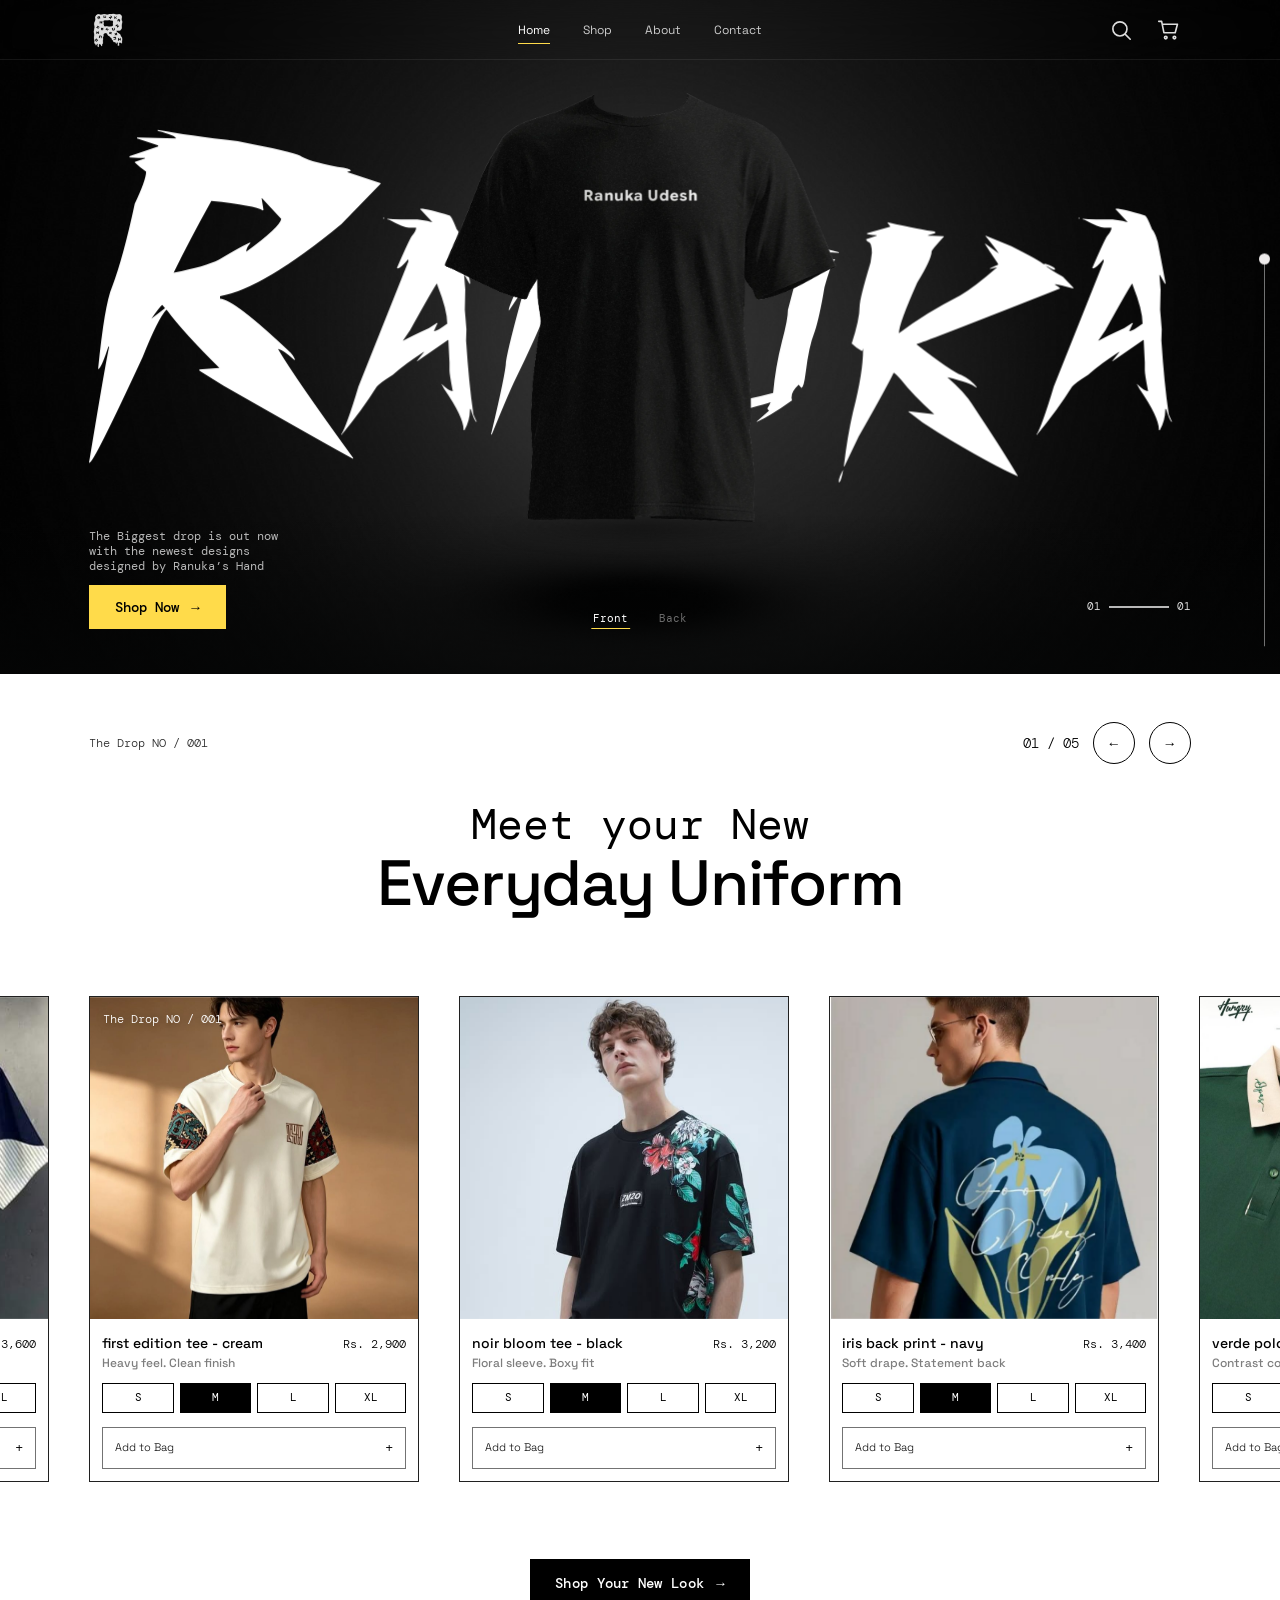
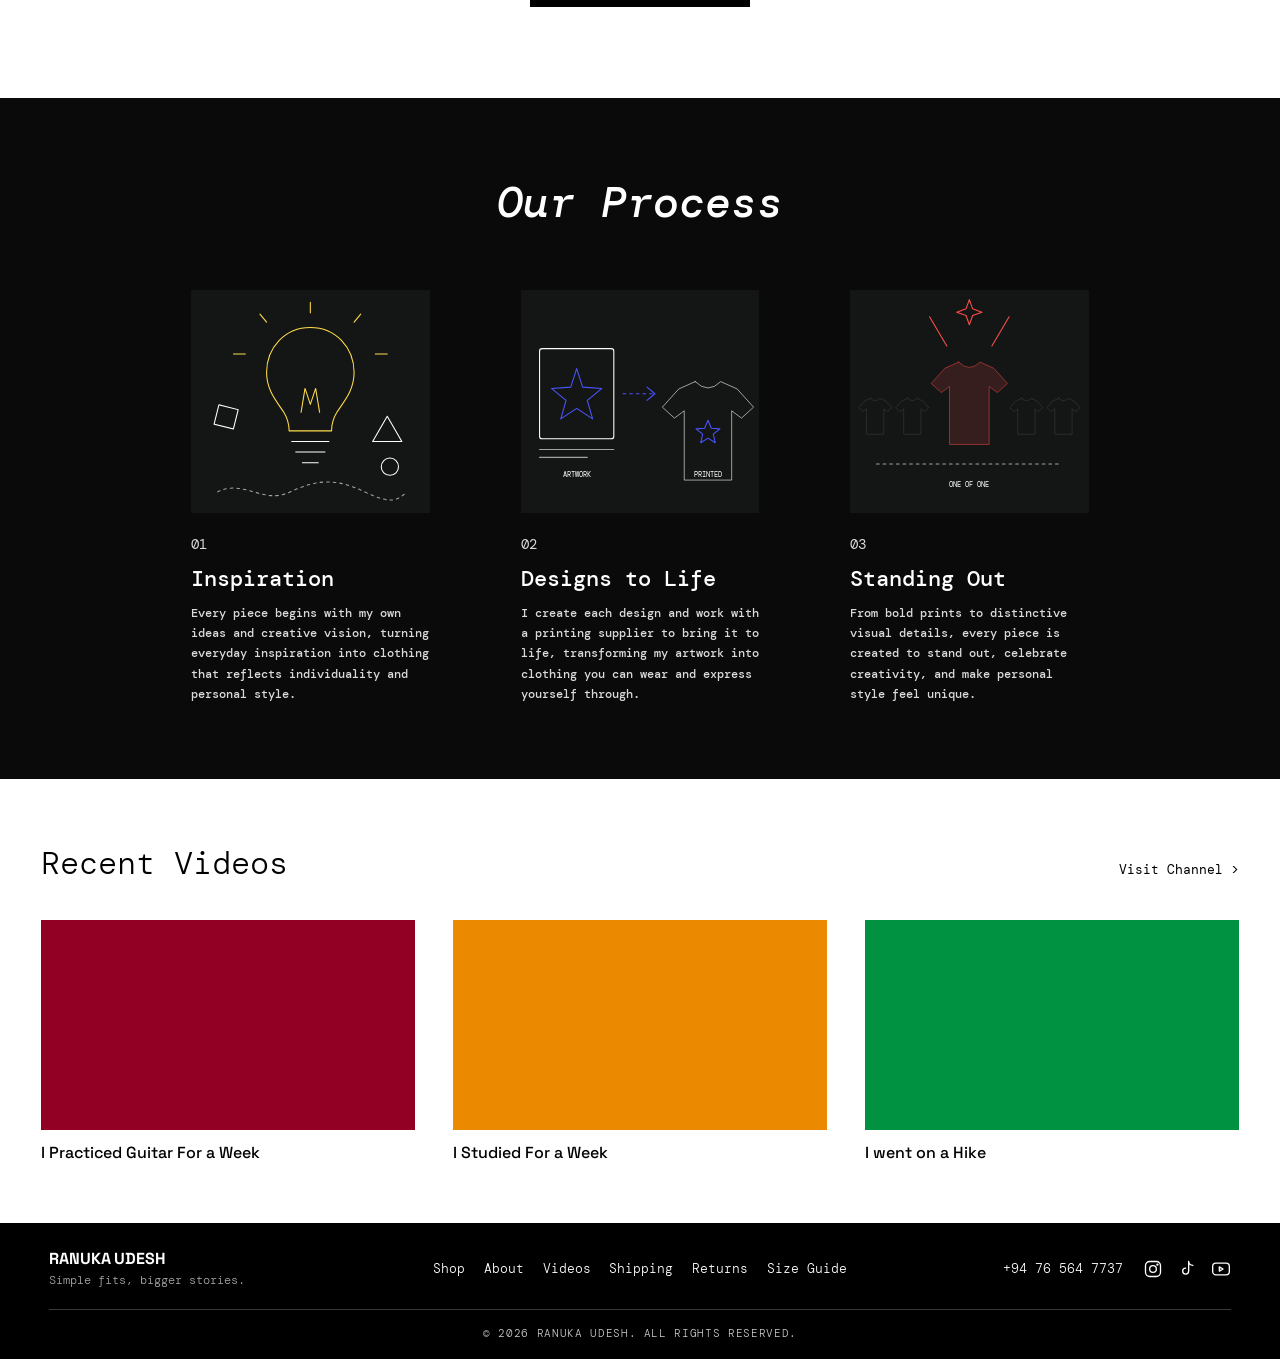
==== commit 26d18c28: "Rename 102805.html to index.html" ====
--- a/index.html
+++ b/index.html
@@ -2549,6 +2549,7 @@
   .logo{grid-column:2;grid-row:1;justify-self:center}
   .ico .burger{grid-column:1;grid-row:1;justify-self:start}
   #cb{grid-column:3;grid-row:1;justify-self:end}
+  #sb{display:none}
   .navtools button{flex:1 1 100%}
 }
 
@@ -2600,6 +2601,14 @@
      <a href="#contact">
       Contact
      </a>
+     <div class="navtools">
+      <button type="button" id="sbm" aria-label="Search">
+       <svg viewbox="0 0 24 24" fill="none" stroke="currentColor" stroke-width="1.5" stroke-linecap="round">
+        <circle cx="11" cy="11" r="6.5"></circle>
+        <path d="m16 16 4.5 4.5"></path>
+       </svg>
+      </button>
+     </div>
     </nav>
     <div class="ico">
      <button aria-label="Search" id="sb">
@@ -2627,6 +2636,24 @@
     </div>
    </div>
   </header>
+  <script>
+/* Hamburger menu wiring. It lives right after the header (plain ES5) so the menu works as soon as the header is on screen, without waiting for the big script at the bottom of the page. */
+(function () {
+  var hd = document.getElementById('hd'), mb = document.getElementById('mb');
+  if (!hd || !mb) return;
+  function setMenu(open) {
+    hd.classList.toggle('menu-open', open);
+    document.body.classList.toggle('menu-open', open);
+    mb.setAttribute('aria-expanded', String(open));
+    mb.setAttribute('aria-label', open ? 'Close menu' : 'Open menu');
+  }
+  function closeOnClick(el) { el.addEventListener('click', function () { setMenu(false); }); }
+  mb.addEventListener('click', function () { setMenu(!hd.classList.contains('menu-open')); });
+  Array.prototype.forEach.call(hd.querySelectorAll('nav a, #sb, #sbm, #cb'), closeOnClick);
+  document.addEventListener('keydown', function (e) { if (e.key === 'Escape') setMenu(false); });
+  window.addEventListener('resize', function () { if (window.innerWidth > 760) setMenu(false); });
+})();
+  </script>
   <section id="home">
    <div class="stage">
     <div class="art">
@@ -4029,34 +4056,9 @@
         this.goTo(target);
       });
 
-      $('#sb').addEventListener('click', () => this.goTo($('#shop')));
-
-      // Hamburger menu (phones): toggles the nav panel; closes on link, Escape, bag or resize.
-      const header = $('#hd'), burger = $('#mb');
-      const setMenu = (open) => {
-        header.classList.toggle('menu-open', open);
-        document.body.classList.toggle('menu-open', open);
-        burger.setAttribute('aria-expanded', String(open));
-        burger.setAttribute('aria-label', open ? 'Close menu' : 'Open menu');
-      };
-      burger.addEventListener('click', () => setMenu(!header.classList.contains('menu-open')));
-      // Phones: the search and bag buttons live inside the hamburger panel.
-      const ico = $('.ico'), nav = $('#mnav'), sb = $('#sb'), cb = $('#cb');
-      const tools = document.createElement('div');
-      tools.className = 'navtools';
-      nav.appendChild(tools);
-      const placeTools = (phone) => {
-        if (phone) { tools.append(sb); }
-        else { ico.insertBefore(sb, cb); }
-      };
-      const mq = window.matchMedia('(max-width: 760px)');
-      placeTools(mq.matches);
-      mq.addEventListener('change', (event) => placeTools(event.matches));
-      sb.addEventListener('click', () => setMenu(false));
-      $$('nav a').forEach((link) => link.addEventListener('click', () => setMenu(false)));
-      $('#cb').addEventListener('click', () => setMenu(false));
-      document.addEventListener('keydown', (event) => { if (event.key === 'Escape') setMenu(false); });
-      window.matchMedia('(min-width: 761px)').addEventListener('change', (event) => { if (event.matches) setMenu(false); });
+      // Search (desktop icon and the one inside the phone menu) jumps to the shop.
+      // The hamburger menu itself is wired by the small script right after the header.
+      $$('#sb, #sbm').forEach((button) => button.addEventListener('click', () => this.goTo($('#shop'))));
     },
     /** Scroll to a section, leaving the product page first when needed. */
     goTo(target) {
@@ -4693,4698 +4695,3 @@
 </script>
 </body>
 </html>
-<!DOCTYPE html>
-<html lang="en">
- <head>
-  <meta charset="utf-8">
-  <meta name="viewport" content="width=device-width, initial-scale=1, viewport-fit=cover">
-  <title>
-   Ranuka — Everyday Uniform
-  </title>
-  <link rel="icon" type="image/png" href="[data-uri]">
-  <link rel="apple-touch-icon" href="[data-uri]">
-  <link rel="preconnect" href="https://fonts.googleapis.com">
-  <link rel="preconnect" href="https://fonts.gstatic.com" crossorigin="">
-  <link href="https://fonts.googleapis.com/css2?family=DM+Mono:ital,wght@0,300;0,400;0,500;1,500&family=Space+Grotesk:wght@300;400;500;700&display=swap" rel="stylesheet">
-  <style>
-/* RANUKA UDESH — stylesheet
-   Sections: Tokens & base, Header & navigation, Hero, Shop, Our Process, Recent videos, Footer, Bag drawer & checkout, Product page, Custom scrollbar, Responsive, Reduced motion.
-   Spacing and type scale with --k (viewport width / 1920) so the 1920px design holds at any desktop width. */
-
-/* ==========================================================================
-   Tokens & base
-   ========================================================================== */
-
-:root {
-    --bg: #0e1111;
-    --ink: #0a0a0a;
-    --paper: #fff;
-    --line: rgba(217, 217, 217, .17);
-    --k: calc(min(100vw, 1920px)/1920);
-    --mono: 'DM Mono', ui-monospace, Menlo, monospace;
-    --sans: 'Space Grotesk', system-ui, sans-serif;
-    --pad: max(20px, calc(var(--k)*134));
-    box-sizing: border-box;
-    padding-top: env(safe-area-inset-top, 0px);
-    padding-bottom: env(safe-area-inset-bottom, 0px)
-}
-
-html {
-    scroll-behavior: smooth;
-    scroll-padding-top: calc(env(safe-area-inset-top, 0px) + 70px);
-    background: var(--bg)
-}
-
-*,
-*::before,
-*::after {
-    box-sizing: inherit
-}
-
-body {
-    margin: 0;
-    background: var(--bg);
-    color: #fff;
-    font-family: var(--sans);
-    -webkit-font-smoothing: antialiased;
-    overflow-x: hidden
-}
-
-img {
-    display: block
-}
-
-button {
-    font: inherit;
-    color: inherit;
-    cursor: pointer;
-    background: none;
-    border: 0;
-    padding: 0
-}
-
-a {
-    color: inherit;
-    text-decoration: none
-}
-
-:root {
-    --e: cubic-bezier(.16, 1, .3, 1)
-}
-
-html {
-    scrollbar-width: none
-}
-
-html::-webkit-scrollbar {
-    display: none
-}
-
-/* ==========================================================================
-   Header & navigation
-   ========================================================================== */
-
-header {
-    position: fixed;
-    inset: 0 0 auto;
-    z-index: 50;
-    padding-top: env(safe-area-inset-top, 0px);
-    color: #fff;
-    transition: background .3s
-}
-
-header.s {
-    background: rgba(5, 6, 6, .82);
-    backdrop-filter: blur(14px);
-    -webkit-backdrop-filter: blur(14px)
-}
-
-.bar {
-    max-width: 1920px;
-    margin: auto;
-    height: max(60px, calc(var(--k)*66));
-    display: grid;
-    grid-template-columns: 1fr auto 1fr;
-    align-items: center;
-    padding: 0 max(20px, calc(var(--k)*65)) 0 max(20px, calc(var(--k)*74));
-    border-bottom: 1px solid var(--line)
-}
-
-.logo img {
-    width: 38px;
-    height: 38px;
-    opacity: .87
-}
-
-nav {
-    display: flex;
-    gap: max(24px, calc(var(--k)*50))
-}
-
-nav a {
-    font: 400 max(12px, calc(var(--k)*14))/1 var(--sans);
-    padding: 6px 0;
-    position: relative
-}
-
-nav a::after {
-    content: "";
-    position: absolute;
-    left: 0;
-    right: 0;
-    bottom: -2px;
-    height: 1px;
-    background: #ffdb4a;
-    transform: scaleX(0);
-    transition: transform .3s
-}
-
-nav a.on::after,
-nav a:hover::after {
-    transform: scaleX(1)
-}
-
-.ico {
-    justify-self: end;
-    display: flex;
-    gap: calc(var(--k)*41 + 8px);
-    opacity: .87
-}
-
-.ico button {
-    position: relative;
-    width: 28px;
-    height: 28px
-}
-
-.ico svg {
-    width: 100%;
-    height: 100%
-}
-
-#badge {
-    position: absolute;
-    top: -3px;
-    right: -5px;
-    min-width: 15px;
-    height: 15px;
-    border-radius: 8px;
-    background: #ff4e4a;
-    color: #fff;
-    font: 500 10px/15px var(--mono);
-    text-align: center;
-    display: none
-}
-
-.bar {
-    animation: dn 1s var(--e) both
-}
-
-/* --- Navigation polish ------------------------------------------------------
-   Header edges line up with the page grid (--pad), icons get 44px touch targets,
-   and on phones the bar becomes two tidy rows: logo + icons, then the links. */
-
-.bar {
-    padding-left: max(var(--pad), env(safe-area-inset-left, 0px));
-    padding-right: max(var(--pad), env(safe-area-inset-right, 0px))
-}
-
-.logo {
-    display: inline-flex;
-    align-items: center;
-    justify-self: start;
-    border-radius: 6px;
-    transition: opacity .3s
-}
-
-.logo img {
-    transition: opacity .3s, transform .4s var(--e)
-}
-
-.logo:hover img {
-    opacity: 1;
-    transform: rotate(-6deg) scale(1.06)
-}
-
-nav a {
-    opacity: .78;
-    transition: opacity .25s
-}
-
-nav a:hover,
-nav a.on {
-    opacity: 1
-}
-
-.ico {
-    gap: 4px;
-    align-items: center
-}
-
-.ico button {
-    width: 44px;
-    height: 44px;
-    display: grid;
-    place-items: center;
-    border-radius: 50%;
-    transition: background .25s, transform .25s
-}
-
-.ico button:hover {
-    background: rgba(255, 255, 255, .1)
-}
-
-.ico button:active {
-    transform: scale(.92)
-}
-
-.ico svg {
-    width: 26px;
-    height: 26px
-}
-
-#badge {
-    top: 4px;
-    right: 2px;
-    min-width: 16px;
-    height: 16px;
-    padding: 0 4px;
-    border-radius: 8px;
-    font-size: 10px;
-    line-height: 16px
-}
-
-.logo:focus-visible,
-nav a:focus-visible,
-.ico button:focus-visible {
-    outline: 2px solid #ffdb4a;
-    outline-offset: 3px
-}
-
-.ico .burger {
-    display: none;
-    position: relative
-}
-
-.burger span {
-    position: absolute;
-    left: 11px;
-    right: 11px;
-    height: 1.5px;
-    border-radius: 2px;
-    background: currentColor;
-    transition: transform .45s var(--e), opacity .25s, top .45s var(--e)
-}
-
-.burger span:nth-child(1) {
-    top: 15px
-}
-
-.burger span:nth-child(2) {
-    top: 21px
-}
-
-.burger span:nth-child(3) {
-    top: 27px
-}
-
-.menu-open .burger span:nth-child(1) {
-    top: 21px;
-    transform: rotate(45deg)
-}
-
-.menu-open .burger span:nth-child(2) {
-    opacity: 0
-}
-
-.menu-open .burger span:nth-child(3) {
-    top: 21px;
-    transform: rotate(-45deg)
-}
-
-@media (max-width: 760px) {
-    .ico .burger {
-        display: grid
-    }
-
-    .bar {
-        height: 60px;
-        grid-template-columns: 1fr auto;
-        padding-left: max(18px, env(safe-area-inset-left, 0px));
-        padding-right: max(10px, env(safe-area-inset-right, 0px))
-    }
-
-    .ico {
-        gap: 0
-    }
-
-    header.menu-open {
-        background: #050606;
-        -webkit-backdrop-filter: none;
-        backdrop-filter: none
-    }
-
-    /* The nav becomes a full-width panel that drops under the bar. */
-    nav {
-        position: absolute;
-        top: 100%;
-        left: 0;
-        right: 0;
-        height: calc(100vh - 100%);
-        height: calc(100dvh - 100%);
-        flex-direction: column;
-        justify-content: flex-start;
-        gap: 0;
-        padding: 12px max(24px, env(safe-area-inset-left, 0px)) 32px;
-        background: #050606;
-        border-top: 1px solid var(--line);
-        opacity: 0;
-        visibility: hidden;
-        transform: translateY(-12px);
-        transition: opacity .35s var(--e), transform .45s var(--e), visibility 0s .45s
-    }
-
-    .menu-open nav {
-        opacity: 1;
-        visibility: visible;
-        transform: none;
-        transition: opacity .35s var(--e), transform .45s var(--e)
-    }
-
-    nav a {
-        display: flex;
-        align-items: center;
-        justify-content: space-between;
-        padding: 22px 0;
-        font-size: 28px;
-        letter-spacing: -.01em;
-        border-bottom: 1px solid var(--line);
-        opacity: 0;
-        transform: translateY(14px);
-        transition: opacity .5s var(--e), transform .6s var(--e), color .25s
-    }
-
-    nav a::before {
-        content: "→";
-        order: 2;
-        font-family: var(--mono);
-        font-size: 20px;
-        color: #ffdb4a;
-        opacity: 0;
-        transform: translateX(-8px);
-        transition: opacity .3s, transform .3s
-    }
-
-    nav a::after {
-        display: none
-    }
-
-    nav a.on::before,
-    nav a:hover::before {
-        opacity: 1;
-        transform: none
-    }
-
-    nav a.on {
-        color: #ffdb4a
-    }
-
-    .menu-open nav a {
-        opacity: 1;
-        transform: none
-    }
-
-    .menu-open nav a:nth-child(1) { transition-delay: .06s }
-    .menu-open nav a:nth-child(2) { transition-delay: .12s }
-    .menu-open nav a:nth-child(3) { transition-delay: .18s }
-    .menu-open nav a:nth-child(4) { transition-delay: .24s }
-
-    body.menu-open {
-        overflow: hidden
-    }
-
-    #home {
-        --hh: 60px
-    }
-}
-
-/* ==========================================================================
-   Hero
-   ========================================================================== */
-
-#home {
-    position: relative;
-    overflow: hidden;
-    background: #050606 url([data-uri]) center/cover no-repeat;
-}
-
-.stage {
-    position: relative;
-    max-width: 1920px;
-    margin: auto;
-    aspect-ratio: 1920/1011;
-    z-index: 1
-}
-
-.art {
-    position: absolute;
-    left: 6.979%;
-    top: 6.627%;
-    width: 85.99%;
-    aspect-ratio: 1651/761
-}
-
-.art svg {
-    width: 100%;
-    height: 100%;
-    display: block
-}
-
-.tee {
-    position: absolute;
-    left: 30.85%;
-    top: 4.99%;
-    width: 38.3%;
-    animation: fl 7s ease-in-out infinite
-}
-
-/* Hero tee: a two-faced 3D card. Front and back are separate faces, so the back
-   print is never mirrored. JS turns .flip by 180deg per view (see Hero below). */
-.tee {
-    aspect-ratio: 1005/1097;
-    perspective: 1700px;
-    perspective-origin: 50% 42%;
-    cursor: pointer;
-    -webkit-tap-highlight-color: transparent
-}
-
-.rig,
-.lift,
-.flip {
-    position: absolute;
-    inset: 0;
-    transform-style: preserve-3d;
-    -webkit-transform-style: preserve-3d
-}
-
-.rig {
-    will-change: transform
-}
-
-.flip {
-    will-change: transform
-}
-
-.face {
-    position: absolute;
-    inset: 0;
-    backface-visibility: hidden;
-    -webkit-backface-visibility: hidden
-}
-
-.face.f1 {
-    transform: rotateY(180deg)
-}
-
-.face img {
-    position: absolute;
-    left: 0;
-    top: 50%;
-    width: 100%;
-    height: auto;
-    translate: 0 -50%;
-    -webkit-user-drag: none;
-    user-select: none;
-    pointer-events: none
-}
-
-/* Light that glides across the fabric while the shirt turns (masked to the shirt's outline). */
-.sheen {
-    position: absolute;
-    inset: 0;
-    pointer-events: none;
-    opacity: 0;
-    -webkit-mask: var(--m) center / 100% auto no-repeat;
-    mask: var(--m) center / 100% auto no-repeat;
-    background: linear-gradient(105deg, transparent 36%, rgba(255, 255, 255, .5) 50%, transparent 64%) 100% 0 / 300% 100% no-repeat
-}
-
-.halo {
-    position: absolute;
-    inset: -14% -34% -10%;
-    pointer-events: none;
-    opacity: 0;
-    background: radial-gradient(closest-side, rgba(255, 255, 255, .16), rgba(255, 255, 255, .05) 58%, transparent 80%)
-}
-
-.floor {
-    position: absolute;
-    left: 14%;
-    right: 14%;
-    bottom: -4%;
-    height: 7%;
-    pointer-events: none;
-    background: radial-gradient(closest-side, rgba(0, 0, 0, .55), transparent);
-    filter: blur(8px)
-}
-
-/* Front / Back selector */
-.sides {
-    position: absolute;
-    left: 50%;
-    top: 89.22%;
-    translate: -50% 0;
-    display: flex;
-    gap: max(26px, calc(var(--k)*40));
-    font: 400 max(11px, calc(var(--k)*14))/1 var(--mono);
-    letter-spacing: .16em;
-    text-transform: uppercase
-}
-
-.sides[hidden] {
-    display: none
-}
-
-.sides button {
-    padding: 12px 2px;
-    opacity: .42;
-    transition: opacity .6s var(--e)
-}
-
-.sides button:hover {
-    opacity: .85
-}
-
-.sides button[aria-pressed="true"] {
-    opacity: 1
-}
-
-.sides button:focus-visible {
-    outline: 2px solid #ffdb4a;
-    outline-offset: 4px
-}
-
-.sides i {
-    position: absolute;
-    left: 0;
-    bottom: 7px;
-    height: 1px;
-    width: var(--w, 0px);
-    background: #ffdb4a;
-    transform: translateX(var(--x, 0px));
-    transition: transform .9s var(--e), width .9s var(--e)
-}
-
-@keyframes fl {
-    50% {
-        transform: translateY(-1.4%)
-    }
-}
-
-.cta {
-    position: absolute;
-    left: max(20px, calc(var(--k)*134));
-    top: 78.44%;
-    width: max(260px, 17.2%)
-}
-
-.cta p {
-    margin: 0 0 calc(var(--k)*17);
-    font: 400 max(12px, calc(var(--k)*16))/1.25 var(--mono);
-    opacity: .71
-}
-
-.btn {
-    display: inline-flex;
-    align-items: center;
-    height: max(44px, calc(var(--k)*54));
-    padding: 0 max(26px, calc(var(--k)*36));
-    background: #ffdb4a;
-    color: #000;
-    font: 400 max(14px, calc(var(--k)*20))/1 var(--mono);
-    transition: transform .2s, background .2s
-}
-
-.btn:hover {
-    background: #fff;
-    transform: translateY(-2px)
-}
-
-.pg {
-    position: absolute;
-    right: max(20px, calc(var(--k)*134));
-    top: 89.22%;
-    display: flex;
-    align-items: center;
-    gap: max(8px, calc(var(--k)*11));
-    font: 400 max(11px, calc(var(--k)*14))/1 var(--mono);
-    opacity: .85
-}
-
-.pg i {
-    position: relative;
-    width: max(50px, calc(var(--k)*90));
-    height: 2px;
-    background: rgba(217, 217, 217, .35)
-}
-
-.pg i::after {
-    content: "";
-    position: absolute;
-    inset: 0 auto 0 0;
-    width: var(--f, 20%);
-    background: #d9d9d9;
-    transition: width .9s cubic-bezier(.16, 1, .3, 1), background .9s
-}
-
-#pn {
-    display: inline-block
-}
-
-@keyframes dn {
-    from {
-        opacity: 0;
-        transform: translateY(-100%)
-    }
-}
-
-.gl {
-    animation: gl 1.3s var(--e) both;
-    animation-delay: calc(var(--i)*.1s + .15s)
-}
-
-@keyframes gl {
-    from {
-        opacity: 0;
-        transform: translateY(90px)
-    }
-}
-
-#tee {
-    animation: ti 1.6s var(--e) .55s both
-}
-
-@keyframes ti {
-    from {
-        opacity: 0;
-        transform: translateY(60px) scale(.88) rotate(-5deg)
-    }
-}
-
-.cta,
-.sw,
-.pg,
-.sides {
-    animation: up 1s var(--e) 1.1s both
-}
-
-@keyframes up {
-    from {
-        opacity: 0;
-        transform: translateY(24px)
-    }
-}
-
-.art {
-    translate: 0 calc(var(--sy, 0)*.08px)
-}
-
-.tee {
-    translate: 0 calc(var(--sy, 0)*-.16px)
-}
-
-.cta {
-    translate: 0 calc(var(--sy, 0)*-.05px)
-}
-
-.art svg {
-    fill: #fff;
-    transition: fill .9s var(--e)
-}
-
-#home .btn {
-    position: relative;
-    gap: max(12px, calc(var(--k)*16));
-    overflow: hidden;
-    isolation: isolate;
-    background: #ffdb4a;
-    color: #000;
-    font-weight: 500;
-    transition: transform .35s var(--e), box-shadow .35s var(--e), color .35s
-}
-
-#home .btn::before {
-    content: "";
-    position: absolute;
-    inset: 0;
-    background: #fff;
-    transform: scaleX(0);
-    transform-origin: left;
-    transition: transform .5s var(--e);
-    z-index: -1
-}
-
-#home .btn::after {
-    content: "";
-    position: absolute;
-    top: 0;
-    bottom: 0;
-    left: -60%;
-    width: 40%;
-    background: linear-gradient(100deg, transparent, rgba(255, 255, 255, .7), transparent);
-    transform: skewX(-20deg);
-    pointer-events: none;
-    animation: shine 4.5s ease-in-out 2.5s infinite
-}
-
-@keyframes shine {
-
-    0%,
-    55% {
-        left: -60%
-    }
-
-    100% {
-        left: 130%
-    }
-}
-
-#home .btn i {
-    font-style: normal;
-    display: inline-block;
-    transition: transform .4s var(--e)
-}
-
-#home .btn:hover {
-    transform: translate(-3px, -3px) rotate(-1deg);
-    box-shadow: max(5px, calc(var(--k)*7)) max(5px, calc(var(--k)*7)) 0 #ffdb4a
-}
-
-#home .btn:hover::before {
-    transform: scaleX(1)
-}
-
-#home .btn:hover i {
-    transform: translateX(6px)
-}
-
-#home .btn:active {
-    transform: none;
-    box-shadow: none
-}
-
-#home .btn:focus-visible {
-    outline: 2px solid #ffdb4a;
-    outline-offset: 4px
-}
-
-.pg button {
-    font: inherit;
-    padding: 12px;
-    margin: -12px;
-    opacity: .7;
-    transition: opacity .3s
-}
-
-.pg button:hover {
-    opacity: 1
-}
-
-/* --- Hero polish (all sizes) --------------------------------------------- */
-
-#home::after {
-    content: "";
-    position: absolute;
-    inset: auto 0 0;
-    height: 24%;
-    z-index: 0;
-    pointer-events: none;
-    background: linear-gradient(to top, rgba(5, 6, 6, .72), transparent)
-}
-
-.cta p {
-    max-width: 30ch;
-    text-wrap: pretty
-}
-
-.sides button {
-    cursor: pointer
-}
-
-/* Small laptops: nudge the shirt below the fixed header. */
-@media (min-width: 1001px) and (max-width: 1360px) {
-    .tee {
-        top: 8.5%;
-        width: 36.5%;
-        left: 31.75%
-    }
-}
-
-/* --- Hero: tablet & mobile -------------------------------------------------
-   Below 1000px the 1920 canvas stops scaling and the hero becomes a stack:
-   wordmark + shirt, then Front/Back, call to action and slide counter. */
-
-@media (max-width: 1000px) {
-    #home {
-        --hh: 60px
-    }
-
-    /* Smaller spotlight behind the shirt (the desktop photo-glow scales up too far on tall screens). */
-    #home {
-        background: #050606 radial-gradient(ellipse 46vw 32vw at 50% 270px, rgba(255, 255, 255, .2), rgba(255, 255, 255, .07) 55%, transparent 100%)
-    }
-
-    .stage {
-        aspect-ratio: auto;
-        display: grid;
-        grid-template-columns: 1fr auto 1fr;
-        grid-template-areas: "art art art" "cta sides pg";
-        align-items: end;
-        row-gap: clamp(22px, 4.5vw, 40px);
-        padding: calc(var(--hh) + env(safe-area-inset-top, 0px) + clamp(40px, 8vw, 72px)) var(--pad) clamp(40px, 7vw, 64px)
-    }
-
-    .art {
-        grid-area: art;
-        position: relative;
-        left: auto;
-        top: auto;
-        width: 100%;
-        max-width: 125vh;
-        justify-self: center;
-        margin-bottom: clamp(6px, 2.5vw, 22px)
-    }
-
-    .tee {
-        left: 27%;
-        top: -8%;
-        width: 46%
-    }
-
-    .cta {
-        grid-area: cta;
-        position: static;
-        width: auto;
-        max-width: 320px;
-        translate: none
-    }
-
-    .cta p {
-        margin-bottom: 16px;
-        font-size: clamp(12px, 1.9vw, 15px);
-        line-height: 1.45
-    }
-
-    .btn {
-        height: 48px;
-        padding: 0 28px;
-        font-size: 15px
-    }
-
-    .sides {
-        grid-area: sides;
-        position: relative;
-        left: auto;
-        top: auto;
-        translate: none;
-        align-self: end;
-        gap: 28px;
-        font-size: 12px
-    }
-
-    .sides button {
-        padding: 14px 2px
-    }
-
-    .sides i {
-        bottom: 9px
-    }
-
-    .pg {
-        grid-area: pg;
-        position: static;
-        justify-self: end;
-        align-self: end;
-        padding-bottom: 14px;
-        font-size: 12px
-    }
-}
-
-@media (max-width: 760px) {
-    #home {
-        --hh: 60px
-    }
-
-    #home {
-        background: #050606 radial-gradient(ellipse 56vw 40vw at 50% 190px, rgba(255, 255, 255, .19), rgba(255, 255, 255, .065) 55%, transparent 100%)
-    }
-
-    .stage {
-        grid-template-columns: 1fr;
-        grid-template-areas: "art" "sides" "cta" "pg";
-        justify-items: center;
-        align-items: center;
-        text-align: center;
-        row-gap: 14px;
-        padding-top: calc(var(--hh) + env(safe-area-inset-top, 0px) + 40px)
-    }
-
-    .art {
-        margin-bottom: clamp(10px, 4vw, 28px)
-    }
-
-    .tee {
-        left: 28%;
-        top: -14%;
-        width: 44%
-    }
-
-    .cta {
-        width: 100%;
-        max-width: 340px;
-        margin-top: 8px
-    }
-
-    .cta p {
-        max-width: 32ch;
-        margin: 0 auto 20px;
-        font-size: 13px
-    }
-
-    .btn {
-        width: 100%;
-        justify-content: center;
-        height: 52px
-    }
-
-    .pg {
-        justify-self: center;
-        padding: 6px 0 0
-    }
-}
-
-@media (max-width: 360px) {
-    .cta p {
-        font-size: 12px
-    }
-}
-
-/* Landscape phones: keep the whole composition inside a short screen. */
-@media (max-width: 1000px) and (max-height: 520px) and (orientation: landscape) {
-    .stage {
-        padding-top: calc(var(--hh) + 24px)
-    }
-
-    .art {
-        max-width: 105vh
-    }
-}
-
-/* --- Hero on phones: big, eye-catching shirt + wordmark -------------------
-   No forced full-screen height. The wordmark is wider than the screen (its
-   outer letters bleed off both edges) and the shirt is scaled up over it. */
-@media (max-width: 760px) {
-    #home {
-        background: #050606 radial-gradient(ellipse 100vw 80vw at 50% 270px, rgba(255, 255, 255, .14), rgba(255, 255, 255, .05) 55%, transparent 100%)
-    }
-
-    .stage {
-        grid-template-columns: minmax(0, 1fr);
-        padding-top: calc(var(--hh) + env(safe-area-inset-top, 0px) + 12px);
-        padding-bottom: 32px;
-        row-gap: 10px
-    }
-
-    .art {
-        width: 124vw;
-        max-width: none;
-        justify-self: center;
-        margin: 22vw 0 5vw
-    }
-
-    .tee {
-        width: 60%;
-        left: 20%;
-        top: -21%
-    }
-}
-
-/* ==========================================================================
-   Shop
-   ========================================================================== */
-
-#shop {
-    background: #fff;
-    color: #000;
-    padding: max(48px, calc(var(--k)*72)) 0 max(84px, calc(var(--k)*136))
-}
-
-.top {
-    display: flex;
-    justify-content: space-between;
-    align-items: center;
-    padding: 0 var(--pad)
-}
-
-.lab {
-    font: 300 max(12px, calc(var(--k)*16))/1 var(--mono);
-    color: #2d2d2d
-}
-
-.ctrl {
-    display: flex;
-    align-items: center;
-    gap: 14px;
-    font: 300 14px/1 var(--mono)
-}
-
-.ctrl button {
-    width: 42px;
-    height: 42px;
-    border: 1px solid #000;
-    border-radius: 50%;
-    display: grid;
-    place-items: center;
-    transition: background .2s, color .2s
-}
-
-.ctrl button:hover {
-    background: #000;
-    color: #fff
-}
-
-h2.t {
-    margin: max(28px, calc(var(--k)*52)) 0 max(48px, calc(var(--k)*117));
-    text-align: center;
-    font-weight: 500
-}
-
-h2.t span {
-    display: block
-}
-
-.t .a {
-    font: 400 max(20px, calc(var(--k)*64))/1.2 var(--mono)
-}
-
-.t .b {
-    font: 500 max(38px, calc(var(--k)*96))/1.06 var(--sans);
-    letter-spacing: -.02em
-}
-
-.track {
-    display: flex;
-    gap: max(22px, calc(var(--k)*60));
-    overflow-x: auto;
-    padding: 0 var(--pad) max(24px, calc(var(--k)*30));
-    scroll-padding-left: var(--pad);
-    scrollbar-width: none;
-    cursor: grab;
-    user-select: none;
-    -webkit-user-select: none
-}
-
-.track::-webkit-scrollbar {
-    display: none
-}
-
-.track.is-dragging {
-    cursor: grabbing;
-    scroll-snap-type: none
-}
-
-.card {
-    flex: 0 0 max(290px, calc(var(--k)*495));
-    --sh: max(8px, calc(var(--k)*13));
-    background: none;
-    border: 1px solid #000;
-    position: relative;
-    isolation: isolate;
-    scroll-snap-align: start
-}
-
-.card::before,
-.card::after {
-    content: "";
-    position: absolute;
-    z-index: -1
-}
-
-.card::before {
-    inset: -1px;
-    background: #202020;
-    transition: transform .6s var(--e);
-}
-
-.card::after {
-    inset: 0;
-    background: #fff
-}
-
-.card:hover::before {
-    transform: translate(var(--sh), var(--sh))
-}
-
-.ph {
-    aspect-ratio: 494/486;
-    overflow: hidden;
-    background: #eee;
-    position: relative
-}
-
-.ph img {
-    width: 100%;
-    height: 100%;
-    object-fit: cover;
-    object-position: 50% 18%;
-    transition: transform 1.1s var(--e);
-    backface-visibility: hidden;
-    -webkit-user-drag: none;
-    user-select: none
-}
-
-.card:hover .ph img {
-    transform: scale(1.04)
-}
-
-.tag {
-    position: absolute;
-    left: 4%;
-    top: 5%;
-    font: 300 max(12px, calc(var(--k)*16))/1 var(--mono);
-    color: #fff;
-    text-shadow: 0 1px 8px rgba(0, 0, 0, .45)
-}
-
-.info {
-    padding: max(14px, calc(var(--k)*23)) max(12px, calc(var(--k)*13)) max(12px, calc(var(--k)*18))
-}
-
-.r1 {
-    display: flex;
-    justify-content: space-between;
-    align-items: baseline;
-    gap: 10px
-}
-
-.nm {
-    font: 500 max(14px, calc(var(--k)*16))/1.2 var(--sans)
-}
-
-.pr {
-    font: 300 max(12px, calc(var(--k)*14))/1 var(--mono);
-    white-space: nowrap
-}
-
-.sub {
-    margin: max(4px, calc(var(--k)*7)) 0 0;
-    font: 500 max(12px, calc(var(--k)*12))/1.2 var(--sans);
-    color: #7e7e7e
-}
-
-.add {
-    margin-top: max(22px, calc(var(--k)*45));
-    width: 100%;
-    height: max(42px, calc(var(--k)*46));
-    border: 1px solid #737373;
-    display: flex;
-    justify-content: space-between;
-    align-items: center;
-    padding: 0 max(12px, calc(var(--k)*12));
-    font: 300 max(11px, calc(var(--k)*10))/1 var(--sans);
-    transition: background .2s, color .2s
-}
-
-.add b {
-    font: 300 max(14px, calc(var(--k)*14))/1 var(--mono)
-}
-
-.add:hover,
-.add.ok {
-    background: #000;
-    color: #fff
-}
-
-.t.v .b {
-    transition-delay: .15s
-}
-
-.more {
-    display: flex;
-    justify-content: center;
-    margin-top: max(44px, calc(var(--k)*80))
-}
-
-.shopall {
-    position: relative;
-    display: inline-flex;
-    align-items: center;
-    justify-content: center;
-    gap: max(12px, calc(var(--k)*16));
-    height: max(48px, calc(var(--k)*58));
-    padding: 0 max(24px, calc(var(--k)*34));
-    background: #000;
-    color: #fff;
-    border: 1px solid #000;
-    overflow: hidden;
-    isolation: isolate;
-    font: 500 max(14px, calc(var(--k)*17))/1 var(--mono);
-    letter-spacing: .02em;
-    transition: color .35s, transform .35s var(--e), box-shadow .35s var(--e)
-}
-
-.shopall::before {
-    content: "";
-    position: absolute;
-    inset: 0;
-    background: #ffdb4a;
-    transform: scaleX(0);
-    transform-origin: left;
-    transition: transform .5s var(--e);
-    z-index: -1
-}
-
-.shopall i {
-    font-style: normal;
-    display: inline-block;
-    transition: transform .4s var(--e)
-}
-
-.shopall:hover {
-    color: #000;
-    transform: translate(-3px, -3px);
-    box-shadow: max(5px, calc(var(--k)*6)) max(5px, calc(var(--k)*6)) 0 #000
-}
-
-.shopall:hover::before {
-    transform: scaleX(1)
-}
-
-.shopall:hover i {
-    transform: translateX(6px)
-}
-
-.shopall:active {
-    transform: none;
-    box-shadow: none
-}
-
-.shopall:focus-visible {
-    outline: 2px solid #000;
-    outline-offset: 4px
-}
-
-.card {
-    cursor: pointer
-}
-
-.add {
-    margin-top: max(14px, calc(var(--k)*20))
-}
-
-.szr {
-    display: flex;
-    gap: 6px;
-    margin-top: max(12px, calc(var(--k)*16))
-}
-
-.szr button {
-    flex: 1;
-    height: max(30px, calc(var(--k)*34));
-    border: 1px solid #000;
-    font: 400 max(11px, calc(var(--k)*12))/1 var(--mono);
-    transition: background .2s, color .2s
-}
-
-.szr button:hover {
-    background: #eee
-}
-
-.szr button[aria-pressed=true] {
-    background: #000;
-    color: #fff
-}
-
-.track {
-    overscroll-behavior-x: contain
-}
-
-.card .ph:focus-visible {
-    outline: 2px solid #000;
-    outline-offset: -4px
-}
-
-/* ==========================================================================
-   Our Process
-   ========================================================================== */
-
-#process {
-    background: #0a0a0a;
-    padding: max(80px, calc(var(--k)*123)) var(--pad) max(70px, calc(var(--k)*112));
-    text-align: center
-}
-
-#process h2 {
-    margin: 0;
-    font: italic 500 max(30px, calc(var(--k)*64))/1.1 var(--mono)
-}
-
-#process .in {
-    margin: max(14px, calc(var(--k)*22)) auto 0;
-    max-width: 520px;
-    font: 400 max(13px, calc(var(--k)*16))/1.6 var(--mono);
-    opacity: .71
-}
-
-.steps {
-    display: grid;
-    grid-template-columns: repeat(3, 1fr);
-    gap: max(24px, calc(var(--k)*136));
-    max-width: calc(var(--k)*1346);
-    margin: max(48px, calc(var(--k)*95)) auto 0;
-    text-align: left
-}
-
-.st:nth-child(2) {
-    transition-delay: .12s
-}
-
-.st:nth-child(3) {
-    transition-delay: .24s
-}
-
-.st:nth-child(4) {
-    transition-delay: .36s
-}
-
-.st small {
-    font: 400 14px/1 var(--mono);
-    opacity: .85
-}
-
-.st h3 {
-    margin: max(28px, calc(var(--k)*70)) 0 14px;
-    font: 500 max(22px, calc(var(--k)*28))/1.1 var(--mono)
-}
-
-.st p {
-    margin: 0;
-    font: 500 max(12px, calc(var(--k)*13))/1.7 var(--mono);
-    opacity: .85
-}
-
-#process .btn {
-    margin-top: max(48px, calc(var(--k)*96))
-}
-
-.sp {
-    aspect-ratio: 359/336;
-    overflow: hidden;
-    background: #141616;
-    margin-bottom: max(18px, calc(var(--k)*35));
-}
-
-.sp img {
-    width: 100%;
-    height: 100%;
-    object-fit: cover;
-    transform: scale(1.25);
-    transition: transform 1.8s var(--e);
-}
-
-.st.v .sp img {
-    transform: scale(1)
-}
-
-.st.v:hover .sp img {
-    transform: scale(1.06)
-}
-
-.st small {
-    display: block
-}
-
-.st h3 {
-    margin: 16px 0 12px
-}
-
-.sp svg {
-    width: 100%;
-    height: 100%;
-    display: block;
-    fill: none;
-    stroke: #fff;
-    stroke-width: 1.6;
-    stroke-linecap: round;
-    stroke-linejoin: round;
-    transition: transform 1.4s var(--e)
-}
-
-.sp .ac {
-    stroke: var(--c)
-}
-
-.st.v:hover .sp svg {
-    transform: scale(1.05)
-}
-
-/* ==========================================================================
-   Recent videos
-   ========================================================================== */
-
-#videos {
-    background: #fff;
-    color: #000;
-    padding: max(56px, calc(var(--k)*101)) max(20px, calc(var(--k)*62)) max(56px, calc(var(--k)*90))
-}
-
-.vh {
-    display: flex;
-    justify-content: space-between;
-    align-items: baseline;
-    margin-bottom: max(28px, calc(var(--k)*60))
-}
-
-.vh h2 {
-    margin: 0;
-    font: 300 max(26px, calc(var(--k)*48))/1 var(--mono)
-}
-
-.vh a {
-    font: 400 max(13px, calc(var(--k)*20))/1 var(--mono);
-    border-bottom: 1px solid transparent;
-    padding-bottom: 3px;
-    transition: border-color .3s
-}
-
-.vh a:hover {
-    border-color: #000
-}
-
-.vg {
-    display: grid;
-    grid-template-columns: repeat(3, 1fr);
-    gap: max(20px, calc(var(--k)*58))
-}
-
-.vi {
-    display: block;
-    width: 100%;
-    text-align: left;
-    cursor: pointer
-}
-
-.vt {
-    aspect-ratio: 16/9;
-    background: var(--vc, #efefef);
-    position: relative;
-    overflow: hidden
-}
-
-.vt img {
-    width: 100%;
-    height: 100%;
-    object-fit: cover;
-    transition: transform 1.1s var(--e)
-}
-
-.vi:hover .vt img {
-    transform: scale(1.05)
-}
-
-.vt i {
-    position: absolute;
-    left: 50%;
-    top: 50%;
-    width: 46px;
-    height: 46px;
-    margin: -23px 0 0 -23px;
-    border: 1px solid #fff;
-    border-radius: 50%;
-    opacity: 0;
-    transition: opacity .4s
-}
-
-.vt i::after {
-    content: "";
-    position: absolute;
-    left: 18px;
-    top: 14px;
-    border-left: 12px solid #fff;
-    border-top: 8px solid transparent;
-    border-bottom: 8px solid transparent
-}
-
-.vi:hover .vt i {
-    opacity: 1
-}
-
-.vn {
-    margin: max(12px, calc(var(--k)*19)) 0 0;
-    font: 500 max(15px, calc(var(--k)*24))/1.25 var(--sans)
-}
-
-#vm {
-    position: fixed;
-    inset: 0;
-    z-index: 95;
-    background: rgba(10, 10, 10, .92);
-    display: grid;
-    place-items: center;
-    opacity: 0;
-    pointer-events: none;
-    visibility: hidden;
-    transition: opacity .5s, visibility 0s .5s
-}
-
-#vm.on {
-    opacity: 1;
-    pointer-events: auto;
-    visibility: visible;
-    transition: opacity .5s, visibility 0s
-}
-
-#vm>div {
-    width: min(1000px, 92vw);
-    aspect-ratio: 16/9;
-    background: #000;
-    transform: scale(.96);
-    transition: transform .7s var(--e)
-}
-
-#vm.on>div {
-    transform: none
-}
-
-#vm iframe {
-    width: 100%;
-    height: 100%;
-    border: 0;
-    display: block
-}
-
-#vm button {
-    position: absolute;
-    top: calc(14px + env(safe-area-inset-top, 0px));
-    right: 22px;
-    font-size: 36px;
-    line-height: 1;
-    color: #fff;
-    opacity: .85
-}
-
-/* ==========================================================================
-   Footer
-   ========================================================================== */
-
-footer {
-    background: var(--bg);
-    border-top: 1px solid var(--line);
-    padding: max(48px, calc(var(--k)*80)) var(--pad) 36px
-}
-
-footer.fx {
-    background: #000;
-    color: #fff;
-    border: 0;
-    padding: max(28px, calc(var(--k)*40)) max(20px, calc(var(--k)*74)) max(18px, calc(var(--k)*24))
-}
-
-.fs1 {
-    display: grid;
-    grid-template-columns: 1fr auto 1fr;
-    align-items: center;
-    gap: 24px
-}
-
-.b1 {
-    display: flex;
-    flex-direction: column;
-    gap: 6px
-}
-
-.wm {
-    font: 700 max(16px, calc(var(--k)*22))/1 var(--sans);
-    text-transform: uppercase;
-    letter-spacing: -.01em
-}
-
-.tl {
-    font: 300 12px/1.2 var(--mono);
-    opacity: .65
-}
-
-.l1 {
-    display: flex;
-    gap: max(16px, calc(var(--k)*28));
-    flex-wrap: wrap;
-    justify-content: center
-}
-
-.fs1 a {
-    font: 300 13px/1 var(--mono);
-    transition: opacity .3s
-}
-
-.fs1 a:hover {
-    opacity: .5
-}
-
-.fr1 {
-    display: flex;
-    align-items: center;
-    justify-content: flex-end;
-    gap: 20px
-}
-
-.so {
-    display: flex;
-    gap: 14px
-}
-
-.fs1 .so a {
-    display: block;
-    width: 20px;
-    height: 20px
-}
-
-.so svg {
-    width: 100%;
-    height: 100%;
-    fill: none;
-    stroke: #fff;
-    stroke-width: 1.6;
-    stroke-linecap: round;
-    stroke-linejoin: round
-}
-
-.cr {
-    margin: max(22px, calc(var(--k)*28)) 0 0;
-    padding-top: max(16px, calc(var(--k)*20));
-    border-top: 1px solid rgba(255, 255, 255, .28);
-    text-align: center;
-    font: 300 11px/1.4 var(--mono);
-    letter-spacing: .06em;
-    text-transform: uppercase;
-    opacity: .8
-}
-
-.crumb {
-    display: flex;
-    gap: 10px;
-    margin-bottom: max(24px, calc(var(--k)*40));
-    font: 300 max(12px, calc(var(--k)*14))/1 var(--mono)
-}
-
-.crumb button {
-    font: inherit;
-    text-decoration: underline;
-    text-underline-offset: 3px
-}
-
-.crumb b {
-    font-weight: 400;
-    opacity: .6;
-    text-transform: capitalize
-}
-
-/* ==========================================================================
-   Bag drawer & checkout
-   ========================================================================== */
-
-#toast {
-    position: fixed;
-    left: 50%;
-    bottom: calc(24px + env(safe-area-inset-bottom, 0px));
-    transform: translate(-50%, 30px);
-    background: #fff;
-    color: #000;
-    font: 400 13px/1 var(--mono);
-    padding: 14px 20px;
-    opacity: 0;
-    pointer-events: none;
-    transition: .3s;
-    z-index: 60
-}
-
-#toast.on {
-    opacity: 1;
-    transform: translate(-50%, 0)
-}
-
-#ov {
-    position: fixed;
-    inset: 0;
-    background: rgba(0, 0, 0, .55);
-    opacity: 0;
-    pointer-events: none;
-    transition: opacity .5s;
-    z-index: 80
-}
-
-#ov.on {
-    opacity: 1;
-    pointer-events: auto
-}
-
-#cart {
-    position: fixed;
-    top: 0;
-    right: 0;
-    bottom: 0;
-    width: min(460px, 100vw);
-    background: #0e1111;
-    color: #fff;
-    z-index: 90;
-    display: flex;
-    flex-direction: column;
-    padding-top: env(safe-area-inset-top, 0px);
-    padding-bottom: env(safe-area-inset-bottom, 0px);
-    border-left: 1px solid var(--line);
-    transform: translateX(100%);
-    visibility: hidden;
-    transition: transform .7s var(--e), visibility 0s .7s
-}
-
-#cart.on {
-    transform: none;
-    visibility: visible;
-    transition: transform .7s var(--e), visibility 0s
-}
-
-.ch {
-    display: flex;
-    justify-content: space-between;
-    align-items: center;
-    padding: 22px 24px;
-    border-bottom: 1px solid var(--line);
-    font: 500 15px/1 var(--mono)
-}
-
-.ch button {
-    font-size: 28px;
-    line-height: 1;
-    opacity: .8
-}
-
-#cart .vc,
-#cart .vk,
-#cart .vd {
-    display: none;
-    flex: 1;
-    min-height: 0;
-    flex-direction: column
-}
-
-#cart[data-v=cart] .vc,
-#cart[data-v=co] .vk,
-#cart[data-v=done] .vd {
-    display: flex
-}
-
-#cl {
-    list-style: none;
-    margin: 0;
-    padding: 0 24px;
-    flex: 1;
-    overflow: auto
-}
-
-#cl li {
-    display: grid;
-    grid-template-columns: 72px 1fr auto;
-    gap: 14px;
-    padding: 18px 0;
-    border-bottom: 1px solid var(--line);
-    font: 400 13px/1.3 var(--mono)
-}
-
-#cl img {
-    width: 72px;
-    height: 90px;
-    object-fit: cover
-}
-
-#cl b {
-    display: block;
-    font: 500 15px/1.2 var(--sans);
-    margin-bottom: 10px
-}
-
-#cl select {
-    background: #0e1111;
-    color: #fff;
-    border: 1px solid rgba(255, 255, 255, .3);
-    font: inherit;
-    padding: 5px 8px;
-    margin-right: 10px
-}
-
-.qt {
-    display: inline-flex;
-    align-items: center;
-    gap: 10px;
-    border: 1px solid rgba(255, 255, 255, .3);
-    padding: 3px 8px
-}
-
-.qt button {
-    font-size: 16px;
-    width: 20px
-}
-
-.lp {
-    display: flex;
-    flex-direction: column;
-    justify-content: space-between;
-    align-items: flex-end
-}
-
-.rm {
-    font-size: 22px;
-    opacity: .6;
-    line-height: 1
-}
-
-.rm:hover {
-    opacity: 1
-}
-
-#cl li.em {
-    display: block;
-    text-align: center;
-    padding: 60px 0;
-    opacity: .6;
-    border: 0
-}
-
-.cf {
-    padding: 20px 24px;
-    border-top: 1px solid var(--line);
-    font: 400 13px/1 var(--mono)
-}
-
-.cf p {
-    display: flex;
-    justify-content: space-between;
-    margin: 0 0 12px
-}
-
-.cf .tot {
-    font: 500 16px/1 var(--mono)
-}
-
-.cbtn {
-    width: 100%;
-    height: 50px;
-    background: #fff;
-    color: #000;
-    font: 400 14px/1 var(--mono);
-    margin-top: 8px;
-    display: flex;
-    align-items: center;
-    justify-content: center;
-    transition: background .2s, color .2s, opacity .2s
-}
-
-.cbtn:hover {
-    background: #ffdb4a
-}
-
-.cbtn:disabled {
-    opacity: .35;
-    pointer-events: none
-}
-
-.cbtn.g {
-    background: none;
-    color: #fff;
-    border: 1px solid rgba(255, 255, 255, .35)
-}
-
-.cbtn.g:hover {
-    background: #fff;
-    color: #000
-}
-
-#of {
-    flex: 1;
-    overflow: auto;
-    padding: 22px 24px;
-    display: flex;
-    flex-direction: column;
-    gap: 14px;
-    font: 400 13px/1 var(--mono)
-}
-
-#of label {
-    display: flex;
-    flex-direction: column;
-    gap: 8px;
-    opacity: .9
-}
-
-#of input:not([type=radio]),
-#of textarea {
-    background: transparent;
-    border: 1px solid rgba(255, 255, 255, .3);
-    color: #fff;
-    padding: 12px;
-    font: inherit;
-    outline: 0;
-    resize: none;
-    transition: border-color .2s
-}
-
-#of input:focus,
-#of textarea:focus {
-    border-color: #fff
-}
-
-.pay {
-    display: flex;
-    gap: 10px
-}
-
-.pay label {
-    flex: 1;
-    flex-direction: row;
-    align-items: center;
-    gap: 8px;
-    border: 1px solid rgba(255, 255, 255, .3);
-    padding: 12px;
-    cursor: pointer
-}
-
-.ft {
-    display: flex;
-    justify-content: space-between;
-    margin: 4px 0 0;
-    font: 500 15px/1 var(--mono)
-}
-
-.dn {
-    padding: 48px 24px;
-    font: 400 13px/1.6 var(--mono)
-}
-
-.dn small {
-    opacity: .6
-}
-
-.dn h3 {
-    margin: 10px 0 16px;
-    font: 500 36px/1 var(--sans)
-}
-
-.dn p {
-    opacity: .75;
-    margin: 0 0 20px
-}
-
-#toast {
-    z-index: 100
-}
-
-/* ==========================================================================
-   Product page
-   ========================================================================== */
-
-#pdp {
-    display: none;
-    background: #fff;
-    color: #000;
-    padding: max(96px, calc(var(--k)*140)) var(--pad) max(60px, calc(var(--k)*100));
-    min-height: 100vh
-}
-
-.pdp #pdp {
-    display: block
-}
-
-.pdp #home,
-.pdp #shop,
-.pdp #process,
-.pdp #videos {
-    display: none
-}
-
-.pd-in {
-    animation: up .9s var(--e) both
-}
-
-.pd-grid {
-    display: grid;
-    grid-template-columns: minmax(0, 1.05fr) minmax(0, 1fr);
-    gap: max(32px, calc(var(--k)*96));
-    align-items: start
-}
-
-.pd-g {
-    display: grid;
-    grid-template-columns: max(58px, calc(var(--k)*92)) minmax(0, 1fr);
-    gap: max(10px, calc(var(--k)*16));
-    padding-right: max(8px, calc(var(--k)*13))
-}
-
-.pd-th {
-    display: flex;
-    flex-direction: column;
-    gap: max(8px, calc(var(--k)*12))
-}
-
-.pd-th button {
-    aspect-ratio: 4/5;
-    border: 1px solid #000;
-    overflow: hidden;
-    opacity: .5;
-    transition: opacity .3s
-}
-
-.pd-th button:hover,
-.pd-th button[aria-pressed=true] {
-    opacity: 1
-}
-
-.pd-th img {
-    width: 100%;
-    height: 100%;
-    object-fit: cover;
-    pointer-events: none
-}
-
-.pd-main {
-    aspect-ratio: 4/5;
-    border: 1px solid #000;
-    overflow: hidden;
-    background: #eee;
-    box-shadow: max(8px, calc(var(--k)*13)) max(8px, calc(var(--k)*13)) 0 #202020
-}
-
-.pd-main img {
-    width: 100%;
-    height: 100%;
-    object-fit: cover;
-    object-position: 50% 18%;
-    transition: transform 1.1s var(--e)
-}
-
-.pd-i {
-    position: sticky;
-    top: calc(env(safe-area-inset-top, 0px) + 90px)
-}
-
-.pd-i h1 {
-    margin: 14px 0 10px;
-    font: 500 max(30px, calc(var(--k)*56))/1.02 var(--sans);
-    letter-spacing: -.02em;
-    text-transform: capitalize
-}
-
-.pd-p {
-    margin: 0 0 22px;
-    font: 400 max(18px, calc(var(--k)*24))/1 var(--mono)
-}
-
-.pd-d {
-    margin: 0 0 28px;
-    max-width: 520px;
-    font: 300 max(14px, calc(var(--k)*17))/1.6 var(--sans)
-}
-
-.pd-o {
-    margin-bottom: 22px
-}
-
-.pd-o .lab {
-    display: block;
-    margin-bottom: 12px
-}
-
-.sz {
-    display: flex;
-    gap: 10px;
-    flex-wrap: wrap
-}
-
-.sz button {
-    min-width: 54px;
-    height: 46px;
-    border: 1px solid #000;
-    font: 400 14px/1 var(--mono);
-    transition: background .2s, color .2s
-}
-
-.sz button:hover {
-    background: #eee
-}
-
-.sz button[aria-pressed=true] {
-    background: #000;
-    color: #fff
-}
-
-.sg {
-    display: inline-block;
-    margin-top: 12px;
-    font: 300 12px/1 var(--mono);
-    text-decoration: underline;
-    text-underline-offset: 3px
-}
-
-.qt2 {
-    display: inline-flex;
-    align-items: center;
-    border: 1px solid #000;
-    height: 46px
-}
-
-.qt2 button {
-    width: 44px;
-    height: 100%;
-    font-size: 18px
-}
-
-.qt2 b {
-    min-width: 36px;
-    text-align: center;
-    font: 400 14px/1 var(--mono)
-}
-
-.pd-b {
-    display: flex;
-    gap: 12px;
-    margin: 26px 0 30px
-}
-
-.pbtn {
-    flex: 1;
-    height: 54px;
-    border: 1px solid #000;
-    font: 400 15px/1 var(--mono);
-    transition: background .25s, color .25s, transform .25s
-}
-
-.pbtn:hover {
-    background: #000;
-    color: #fff;
-    transform: translateY(-2px)
-}
-
-.pbtn.dk {
-    background: #000;
-    color: #fff
-}
-
-.pbtn.dk:hover {
-    background: #ffdb4a;
-    color: #000
-}
-
-.pd-f {
-    list-style: none;
-    padding: 0;
-    margin: 0 0 26px;
-    font: 300 14px/1.9 var(--mono)
-}
-
-.pd-f li::before {
-    content: "— "
-}
-
-#pdp details {
-    border-top: 1px solid #000;
-    padding: 16px 0
-}
-
-#pdp details:last-of-type {
-    border-bottom: 1px solid #000
-}
-
-#pdp summary {
-    cursor: pointer;
-    display: flex;
-    justify-content: space-between;
-    list-style: none;
-    font: 500 13px/1 var(--mono);
-    letter-spacing: .08em;
-    text-transform: uppercase
-}
-
-#pdp summary::-webkit-details-marker {
-    display: none
-}
-
-#pdp summary::after {
-    content: "+"
-}
-
-#pdp details[open] summary::after {
-    content: "–"
-}
-
-#pdp details p {
-    margin: 14px 0 0;
-    font: 300 14px/1.6 var(--sans);
-    max-width: 520px
-}
-
-.pd-more {
-    margin-top: max(60px, calc(var(--k)*120))
-}
-
-.pd-mh {
-    display: flex;
-    justify-content: space-between;
-    align-items: center;
-    margin-bottom: 24px
-}
-
-.pd-nv {
-    display: flex;
-    gap: 22px;
-    font: 300 13px/1 var(--mono)
-}
-
-.pd-nv button:hover {
-    opacity: .5
-}
-
-.pd-r {
-    display: grid;
-    grid-template-columns: repeat(4, 1fr);
-    gap: max(16px, calc(var(--k)*32))
-}
-
-.rc {
-    text-align: left;
-    align-self: start
-}
-
-.pdp header {
-    background: rgba(5, 6, 6, .92);
-    backdrop-filter: blur(14px);
-    -webkit-backdrop-filter: blur(14px)
-}
-
-.rc .rp {
-    aspect-ratio: 4/5;
-    border: 1px solid #000;
-    overflow: hidden
-}
-
-.rc img {
-    width: 100%;
-    height: 100%;
-    object-fit: cover;
-    object-position: 50% 18%;
-    transition: transform 1.1s var(--e)
-}
-
-.rc:hover img {
-    transform: scale(1.05)
-}
-
-.rc b {
-    display: block;
-    margin-top: 12px;
-    font: 500 max(14px, calc(var(--k)*16))/1.2 var(--sans)
-}
-
-.rc i {
-    display: block;
-    margin-top: 6px;
-    font: 300 13px/1 var(--mono);
-    font-style: normal;
-    color: #555
-}
-
-/* ==========================================================================
-   Custom scrollbar
-   ========================================================================== */
-
-#sbar {
-    position: fixed;
-    right: 6px;
-    top: 50%;
-    height: min(393px, 46vh);
-    width: 20px;
-    transform: translateY(-50%);
-    z-index: 55;
-    cursor: pointer;
-    mix-blend-mode: difference;
-    touch-action: none
-}
-
-#sbar::before {
-    content: "";
-    position: absolute;
-    left: 50%;
-    top: 0;
-    bottom: 0;
-    width: 1px;
-    background: #747575
-}
-
-#sth {
-    position: absolute;
-    left: 50%;
-    top: calc(var(--pr, 0)*(100% - 11px));
-    width: 11px;
-    height: 11px;
-    margin: 0 0 0 -5.5px;
-    border-radius: 50%;
-    background: #f1eeee;
-    transition: transform .35s var(--e)
-}
-
-#sbar:hover #sth,
-#sbar.drag #sth {
-    transform: scale(1.6)
-}
-
-#spc {
-    position: absolute;
-    right: 22px;
-    top: 50%;
-    transform: translateY(-50%);
-    font: 400 10px/1 var(--mono);
-    letter-spacing: .1em;
-    color: #fff;
-    opacity: 0;
-    transition: opacity .3s
-}
-
-#sbar:hover #spc,
-#sbar.drag #spc {
-    opacity: 1
-}
-
-/* ==========================================================================
-   Responsive
-   ========================================================================== */
-
-@media(pointer:coarse) {
-    .track {
-        scroll-snap-type: x proximity
-    }
-}
-
-@media(max-width:1000px) {
-    .steps {
-        grid-template-columns: 1fr;
-        max-width: 520px
-    }
-}
-
-@media(max-width:760px) {
-    .top {
-        flex-direction: column;
-        align-items: flex-start;
-        gap: 16px
-    }
-
-    .steps,
-    .fg {
-        grid-template-columns: 1fr
-    }
-}
-
-@media(max-width:760px) {
-    .sp {
-        aspect-ratio: 4/3
-    }
-}
-
-@media(max-width:900px) {
-    .vg {
-        grid-template-columns: 1fr;
-        max-width: 640px;
-        margin: auto
-    }
-}
-
-@media(max-width:560px) {
-    .vg {
-        grid-template-columns: 1fr
-    }
-}
-
-@media(max-width:900px) {
-    .fs1 {
-        grid-template-columns: 1fr;
-        justify-items: center;
-        text-align: center;
-        gap: 20px
-    }
-
-    .b1 {
-        align-items: center
-    }
-
-    .fr1 {
-        justify-content: center
-    }
-}
-
-@media(pointer:coarse), (max-width:760px) {
-    #sbar {
-        display: none
-    }
-}
-
-@media(max-width:1000px) {
-    .pd-grid {
-        grid-template-columns: 1fr
-    }
-
-    .pd-i {
-        position: static
-    }
-
-    .pd-r {
-        grid-template-columns: 1fr 1fr
-    }
-}
-
-@media(max-width:560px) {
-    .pd-g {
-        grid-template-columns: 1fr
-    }
-
-    .pd-th {
-        flex-direction: row;
-        order: 2
-    }
-
-    .pd-th button {
-        width: 64px
-    }
-
-    .pd-b {
-        flex-direction: column
-    }
-
-    .pbtn {
-        flex: none;
-        width: 100%
-    }
-}
-
-@media (pointer: coarse) {
-
-    header.s,
-    .pdp header {
-        -webkit-backdrop-filter: none;
-        backdrop-filter: none;
-        background: rgba(5, 6, 6, .94)
-    }
-}
-
-/* ==========================================================================
-   Reduced motion
-   ========================================================================== */
-
-@media(prefers-reduced-motion:reduce) {
-    * {
-        animation: none !important;
-        transition: none !important;
-        scroll-behavior: auto !important
-    }
-}
-
-
-/* Lighter, more see-through header background */
-header.s,.pdp header{background:rgba(5,6,6,.2);-webkit-backdrop-filter:blur(16px) saturate(1.2);backdrop-filter:blur(16px) saturate(1.2)}
-@media (pointer:coarse){header.s,.pdp header{background:rgba(5,6,6,.5)}}
-.bar{border-bottom-color:rgba(255,255,255,.08)}
-/* --- Header shrinks smoothly on scroll ------------------------------------- */
-.bar{transition:height .4s var(--e),padding .4s var(--e)}
-.logo img{transition:opacity .3s,transform .4s var(--e),width .4s var(--e),height .4s var(--e)}
-.ico button,.ico svg{transition:background .25s,transform .25s,width .4s var(--e),height .4s var(--e)}
-nav a{transition:opacity .25s,font-size .4s var(--e)}
-@media (min-width:761px){
-  header.s .bar{height:max(46px,calc(var(--k)*50))}
-  header.s .logo img{width:28px;height:28px}
-  header.s .ico button{width:38px;height:38px}
-  header.s .ico svg{width:22px;height:22px}
-}
-@media (max-width:760px){
-  header.s .bar{height:50px}
-  header.s .logo img{width:30px;height:30px}
-}
-
-/* Search + bag inside the mobile menu panel */
-.navtools{display:none}
-@media (max-width:760px){
-  .navtools{display:flex;gap:12px;padding-top:24px;opacity:0;transform:translateY(14px);transition:opacity .5s var(--e),transform .6s var(--e)}
-  .menu-open .navtools{opacity:1;transform:none;transition-delay:.3s}
-  .navtools button{position:relative;flex:1;height:52px;display:flex;align-items:center;justify-content:center;gap:10px;border:1px solid var(--line);border-radius:26px;color:#fff;font:400 15px/1 var(--sans)}
-  .navtools button::after{content:attr(aria-label)}
-  .navtools button svg{width:22px;height:22px}
-  .navtools #badge{top:8px;right:16px}
-}
-
-/* Breathing room between the tee and the Front / Back buttons on phones */
-@media (max-width:760px){
-  .art{margin-bottom:clamp(20px,7vw,36px)}
-  .sides{margin-top:clamp(20px,7vw,34px)}
-}
-@media (max-width:760px){
-  .sides i{background:#ffdb4a;opacity:1}
-}
-@media (max-width:760px){
-  .halo{background:radial-gradient(closest-side,rgba(255,255,255,.11),rgba(255,255,255,.035) 58%,transparent 80%)}
-}
-
-/* Phone bar: menu left, logo centred, bag right (search lives in the menu) */
-@media (max-width:760px){
-  .bar{grid-template-columns:1fr auto 1fr;padding-left:max(8px,env(safe-area-inset-left,0px));padding-right:max(8px,env(safe-area-inset-right,0px))}
-  .ico{display:contents}
-  .logo{grid-column:2;grid-row:1;justify-self:center}
-  .ico .burger{grid-column:1;grid-row:1;justify-self:start}
-  #cb{grid-column:3;grid-row:1;justify-self:end}
-  .navtools button{flex:1 1 100%}
-}
-
-/* Smaller carousel arrows on small screens */
-@media (max-width: 760px) {
-    .ctrl {
-        gap: 12px
-    }
-
-    .ctrl button {
-        width: 30px;
-        height: 30px;
-        font-size: 12px
-    }
-
-    .pg button {
-        font-size: 12px
-    }
-}
-
-/* Header dims a little over light sections */
-header{-webkit-backdrop-filter:blur(16px) saturate(1.2);backdrop-filter:blur(16px) saturate(1.2);transition:background .4s var(--e)}
-header.s.lt{background:rgba(5,6,6,.55)}
-</style>
-  <script>
-   /* Content is visible by default. The reveal animations switch on only when scripts run, and switch themselves off if they do not start within 2.5s. */
-if ('IntersectionObserver' in window) {
-  document.documentElement.classList.add('js');
-  setTimeout(function () { if (!window.__ranukaReady) document.documentElement.classList.remove('js'); }, 2500);
-}
-  </script>
- </head>
- <body>
-  <header id="hd">
-   <div class="bar">
-    <a class="logo" href="#home" aria-label="Ranuka home">
-     <img src="[data-uri]" alt="Ranuka">
-    </a>
-    <nav id="mnav" aria-label="Main">
-     <a href="#home" class="on">
-      Home
-     </a>
-     <a href="#shop">
-      Shop
-     </a>
-     <a href="#process">
-      About
-     </a>
-     <a href="#contact">
-      Contact
-     </a>
-    </nav>
-    <div class="ico">
-     <button aria-label="Search" id="sb">
-      <svg viewbox="0 0 24 24" fill="none" stroke="currentColor" stroke-width="1.5" stroke-linecap="round">
-       <circle cx="11" cy="11" r="6.5">
-       </circle>
-       <path d="m16 16 4.5 4.5">
-       </path>
-      </svg>
-     </button>
-     <button aria-label="Bag" id="cb">
-      <svg viewbox="0 0 24 24" fill="none" stroke="currentColor" stroke-width="1.5" stroke-linecap="round" stroke-linejoin="round">
-       <path d="M2.5 4h2.7l2.1 10.5h10.4l2.1-7.8H6">
-       </path>
-       <circle cx="9" cy="19" r="1.2">
-       </circle>
-       <circle cx="17" cy="19" r="1.2">
-       </circle>
-      </svg>
-      <span id="badge">
-       0
-      </span>
-     </button>
-     <button class="burger" id="mb" aria-label="Open menu" aria-expanded="false" aria-controls="mnav"><span></span><span></span><span></span></button>
-    </div>
-   </div>
-  </header>
-  <section id="home">
-   <div class="stage">
-    <div class="art">
-     <svg viewbox="0 0 1651 761" role="img" aria-label="Ranuka" fill="#fff">
-      <g class="gl" style="--i:0">
-       <path transform="translate(0.0 585.3) scale(1 -1)" d="M103.0 458.0Q148.6 449.4 223.1 440.9Q306.1 425.2 316.6 419.4Q326.4 411.3 373.0 402.3Q392.8 399.9 392.8 396.2L387.7 395.2L387.7 394.5L437.5 378.1L437.5 377.4L378.4 316.4Q260.2 219.4 196.5 208.5L196.5 204.8Q217.0 204.8 302.7 123.5Q308.8 115.9 308.8 113.0L307.8 113.0Q289.7 129.3 283.9 129.3L283.9 128.6Q308.3 86.9 396.2 -34.1L396.2 -35.1Q392.0 -34.1 201.6 74.4L165.5 96.9L165.5 98.6L195.5 101.0Q142.0 153.8 116.7 187.7L115.7 187.7Q103.7 175.5 80.5 117.4Q7.0 -41.0 0.9 -41.2L0.0 -41.2Q23.1 99.3 30.0 132.0L30.0 132.8L29.0 132.8Q19.5 103.5 14.6 99.3L13.6 99.3Q23.1 194.8 34.4 222.1Q51.5 267.5 68.6 347.4Q85.6 383.3 85.6 395.2Q75.6 402.1 68.6 409.1L68.6 409.9L83.9 415.0L83.9 416.0L73.7 416.0L60.7 416.7L60.7 418.4L103.7 433.1L103.7 434.8L72.0 445.0L72.0 446.7L130.3 445.0Q130.3 449.4 103.0 456.3L103.0 458.0ZM259.0 355.9L259.0 354.9L261.7 337.8L260.7 337.1Q249.2 344.4 183.5 351.5Q149.4 289.7 126.9 243.6Q174.8 252.9 194.8 263.1Q232.6 285.6 241.9 289.0L241.9 288.0Q235.8 281.0 235.8 275.3Q285.4 311.5 288.3 324.2L259.0 355.9ZM93.5 174.8L114.0 190.4L109.8 195.5Q106.4 193.1 93.5 174.8Z">
-       </path>
-      </g>
-      <g class="gl" style="--i:1">
-       <path transform="translate(378.4 585.3) scale(1 -1)" d="M118.4 339.1L118.9 339.6L119.3 339.6Q129.8 339.6 163.0 329.1Q165.7 327.8 173.1 309.0Q177.4 304.9 181.8 289.5L193.6 227.2L192.3 227.2L184.8 240.2L184.3 240.2L184.3 239.5L186.0 218.2L185.3 188.2L187.7 158.9L187.7 158.4L187.2 142.3Q191.4 77.6 198.2 31.2L203.1 20.0L202.3 20.0Q199.9 21.4 194.3 38.8L193.6 39.5L193.1 39.5L193.1 38.8Q193.1 22.2 184.8 7.5L183.5 7.5Q183.5 27.3 154.3 69.3L150.1 77.1Q161.6 65.9 167.2 65.9Q162.3 91.3 162.3 97.1L162.3 108.8L160.6 143.0L160.1 143.0L113.5 110.6L113.5 111.3L124.2 124.7L123.5 124.7Q96.6 107.9 77.1 90.5Q57.3 78.3 52.9 72.5Q31.0 37.3 0.0 0.0L0.0 1.2Q7.5 12.7 25.8 73.0L100.5 260.2L100.5 264.1Q88.8 250.2 84.2 250.2L83.5 250.7Q100.1 289.3 105.9 299.0Q112.3 306.6 112.3 311.2L101.3 311.2Q93.5 311.2 71.7 323.2L69.3 323.7L69.3 324.9Q75.9 323.7 89.3 323.7L105.9 323.7Q122.8 323.7 135.9 319.5L135.9 320.3L118.4 339.1ZM62.9 326.1L64.2 326.1L64.2 324.9L62.9 324.9L62.9 326.1ZM92.5 141.8L93.0 141.8Q104.7 148.4 131.3 160.6L143.5 168.4L144.2 168.4L144.2 167.7L138.9 156.0L139.4 156.0Q143.3 156.0 158.9 167.2L158.9 167.7Q158.9 187.5 144.7 223.6L143.5 227.7Q138.6 221.4 103.0 157.2L92.5 141.8Z">
-       </path>
-      </g>
-      <g class="gl" style="--i:2">
-       <path transform="translate(603.0 585.3) scale(1 -1)" d="M40.5 338.1L41.2 338.1Q63.4 338.1 116.7 317.8Q119.6 315.1 131.3 310.3Q120.6 322.2 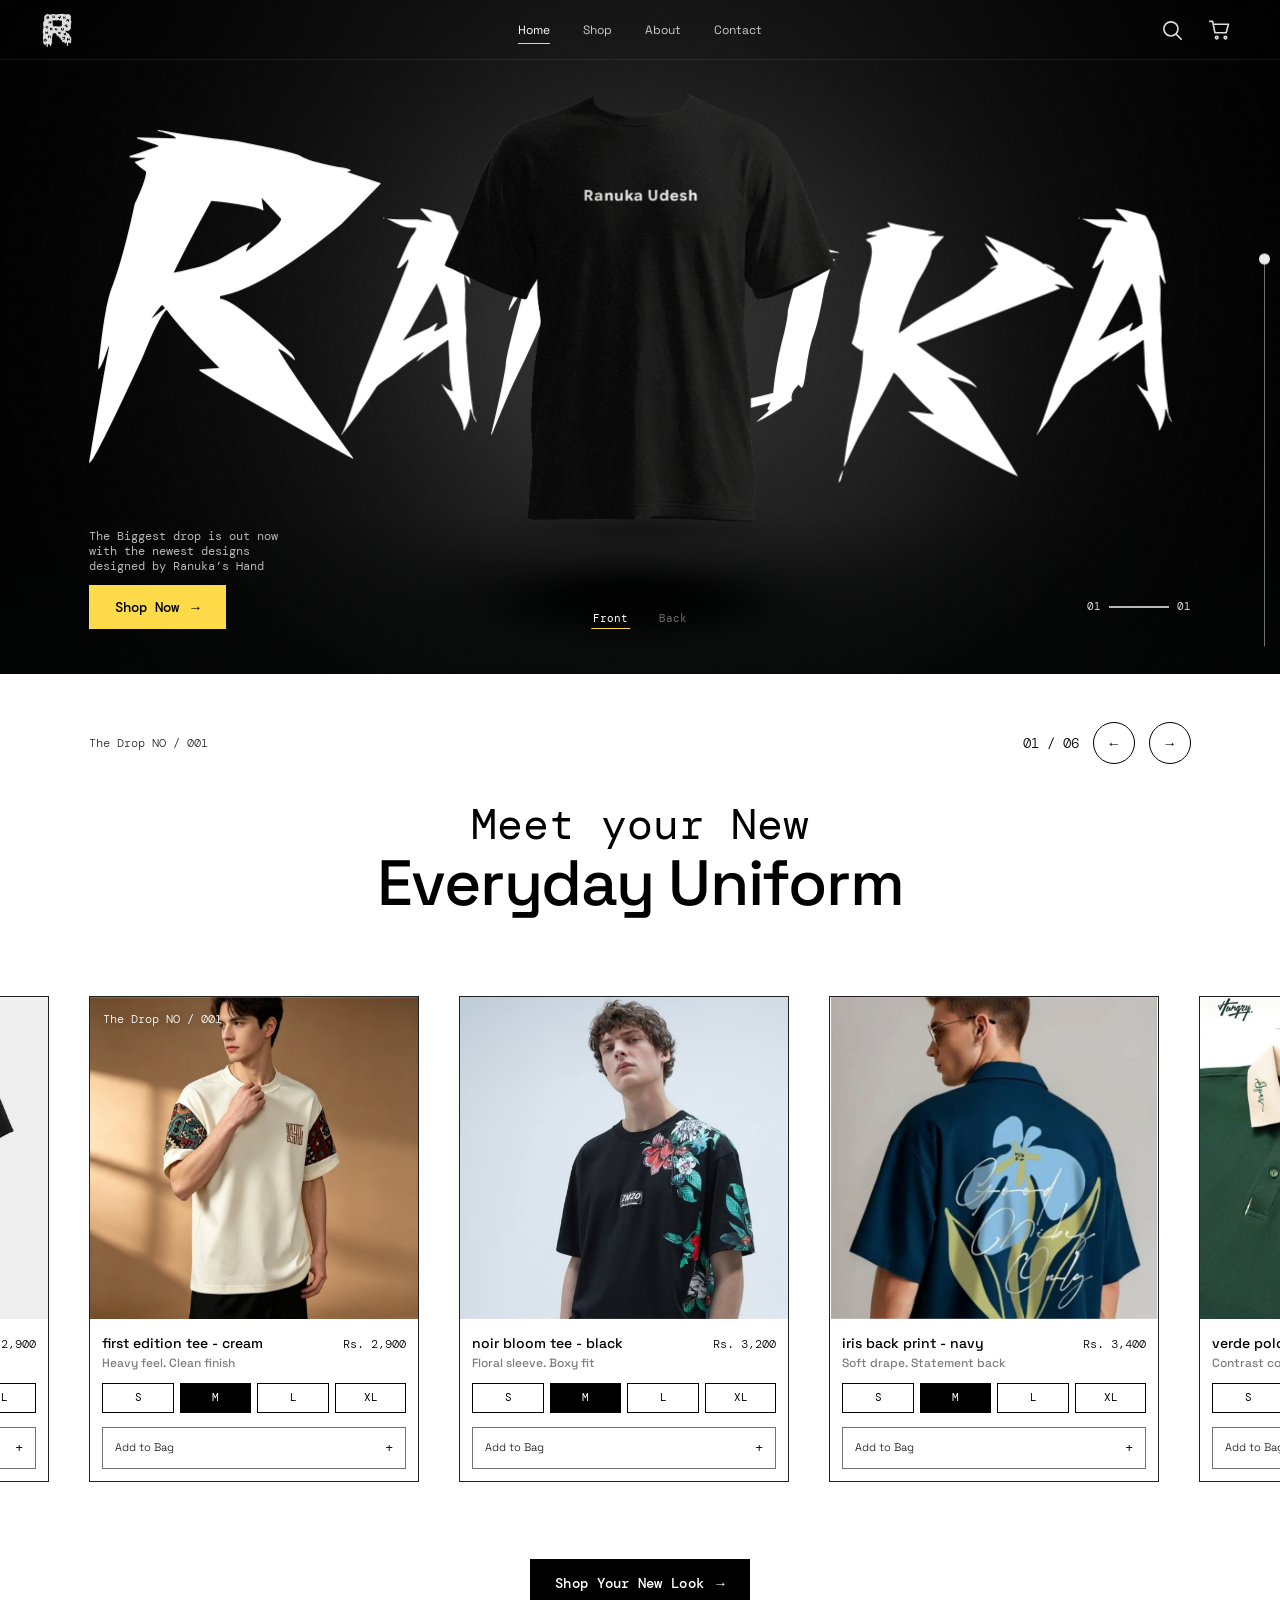
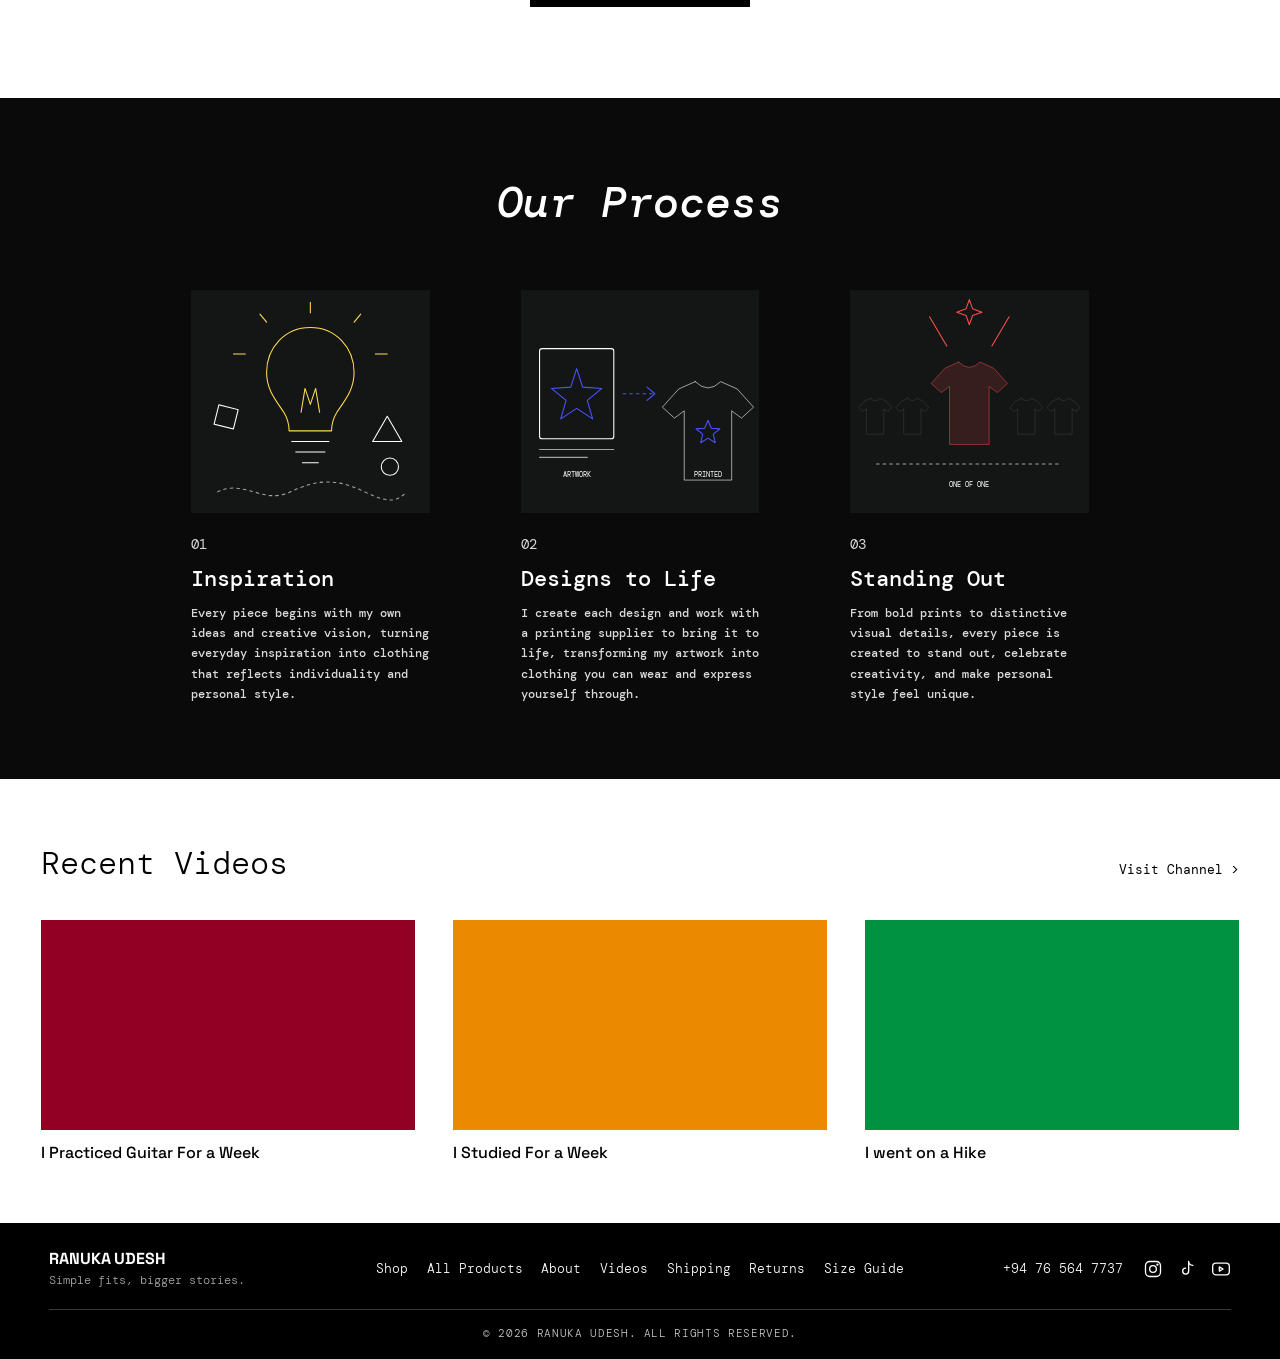
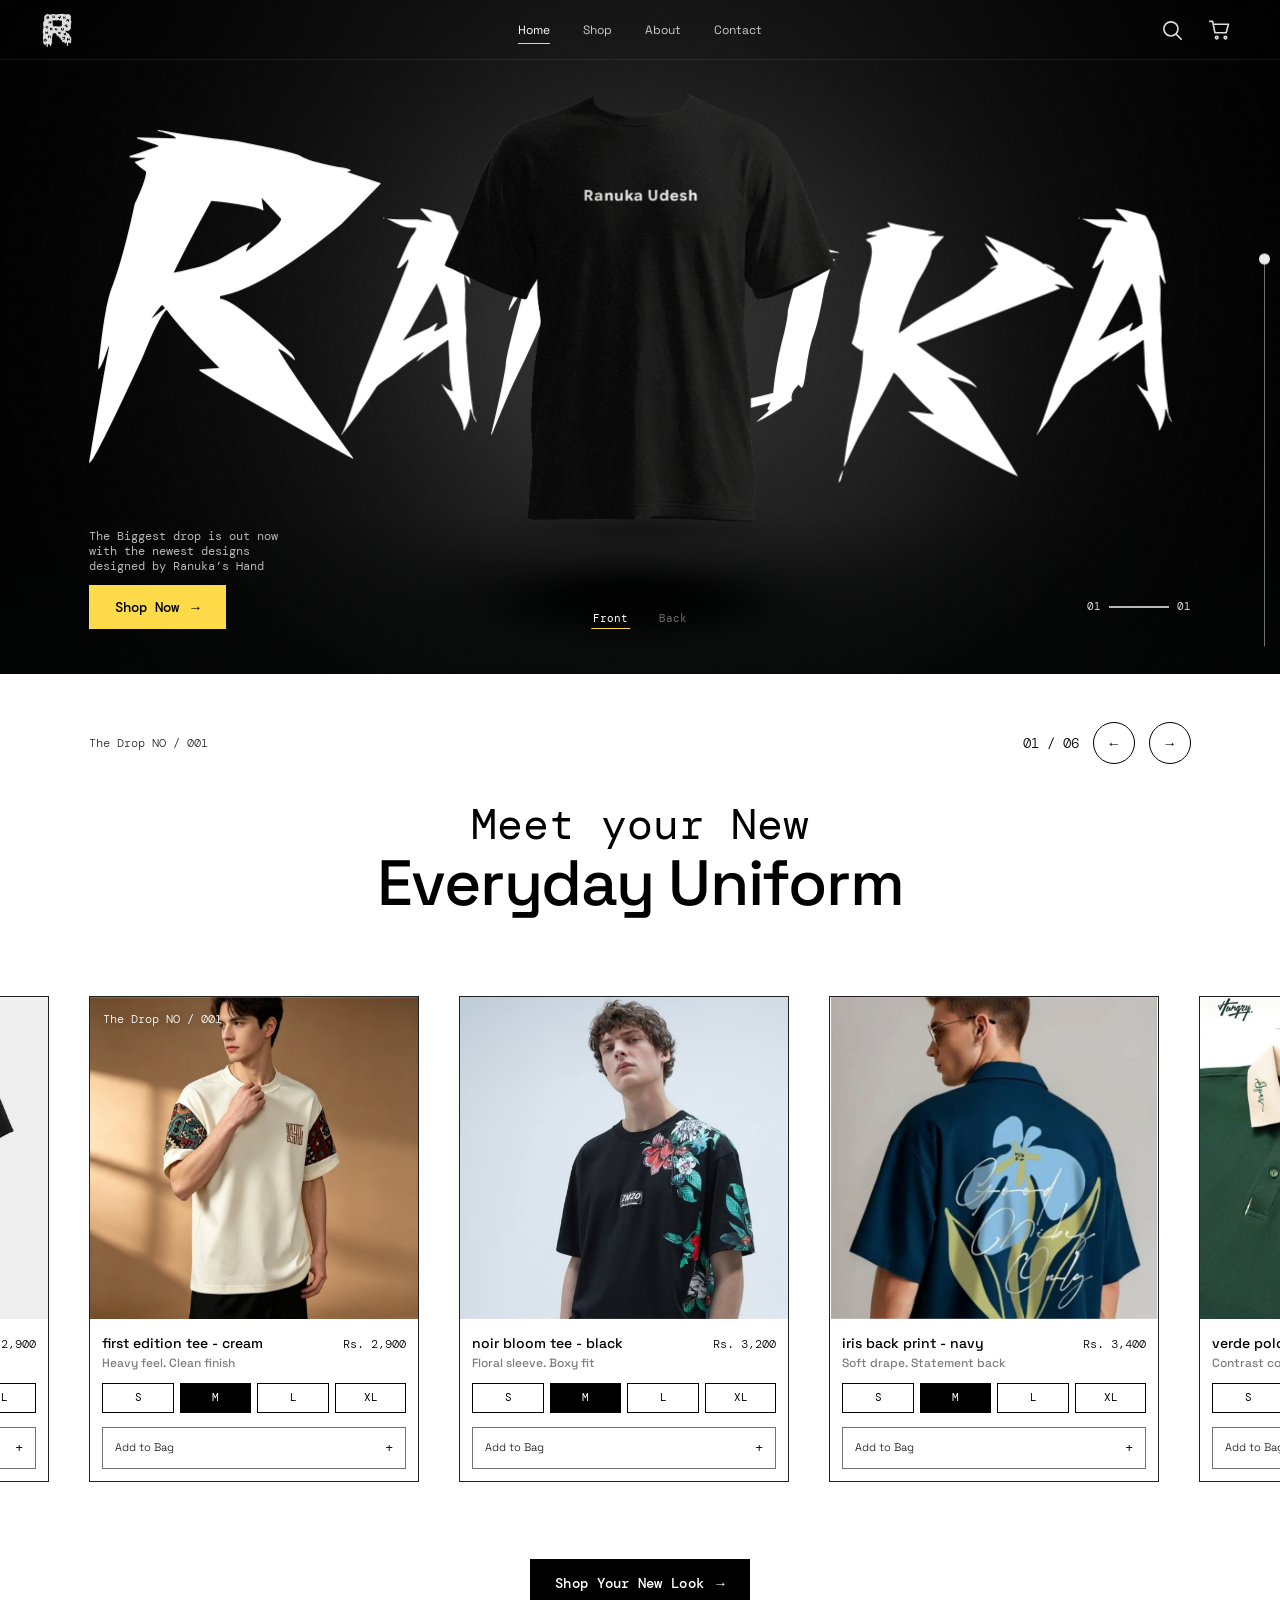
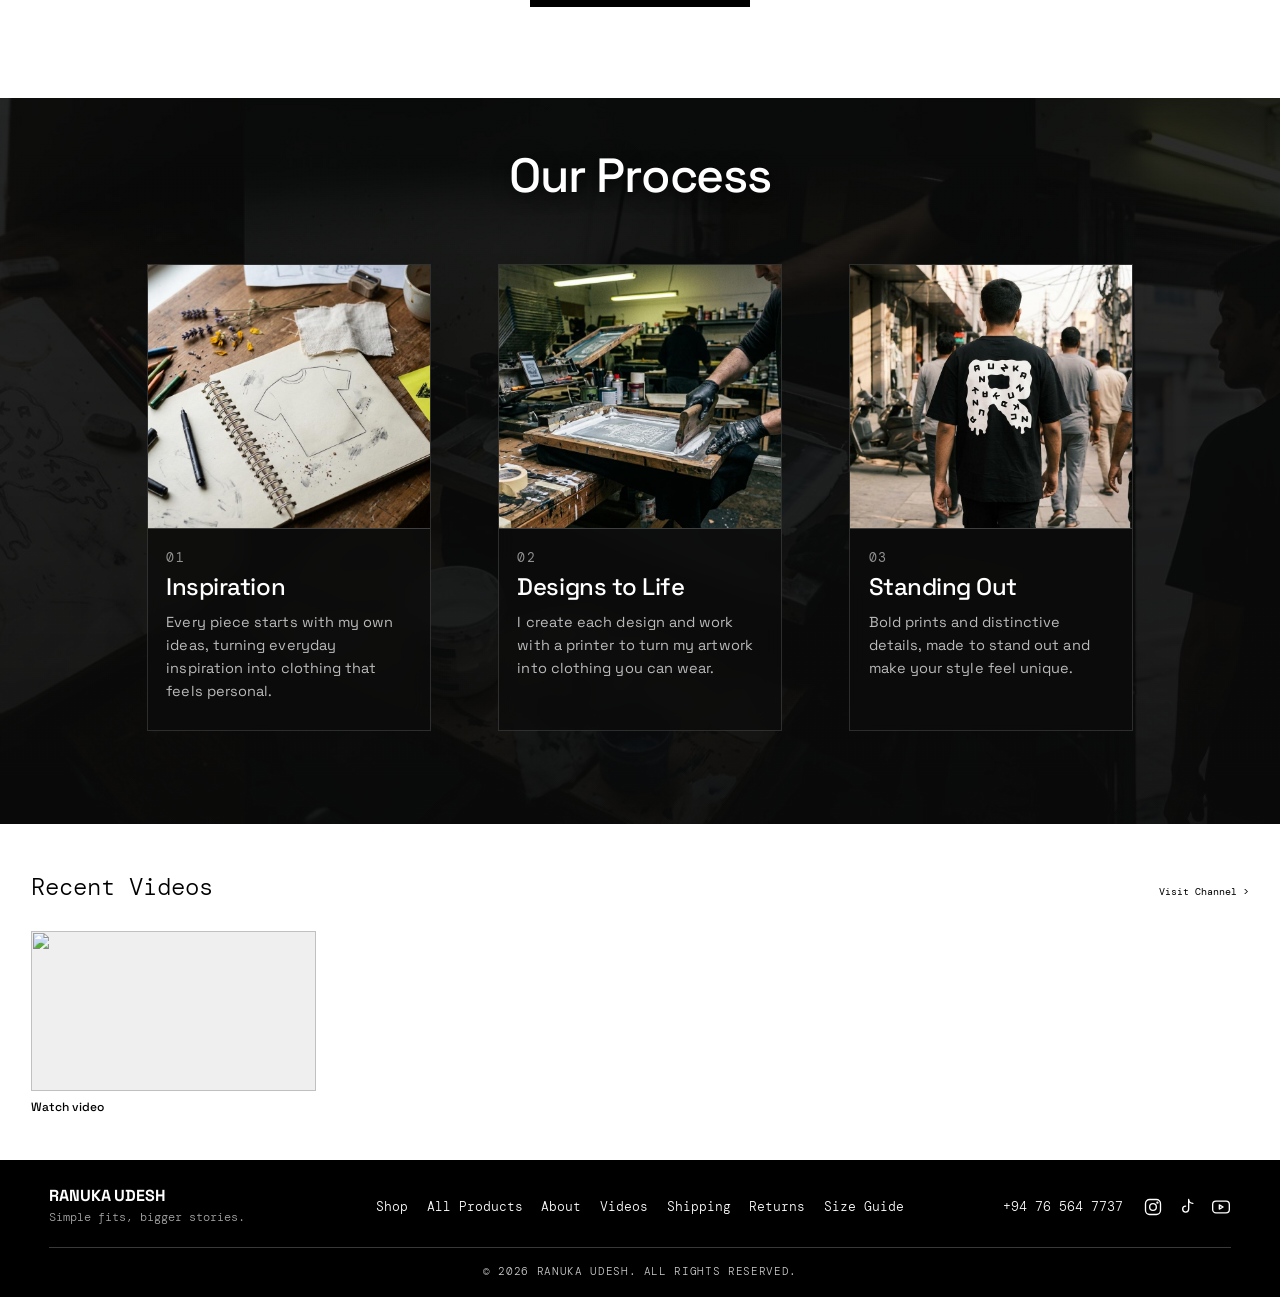
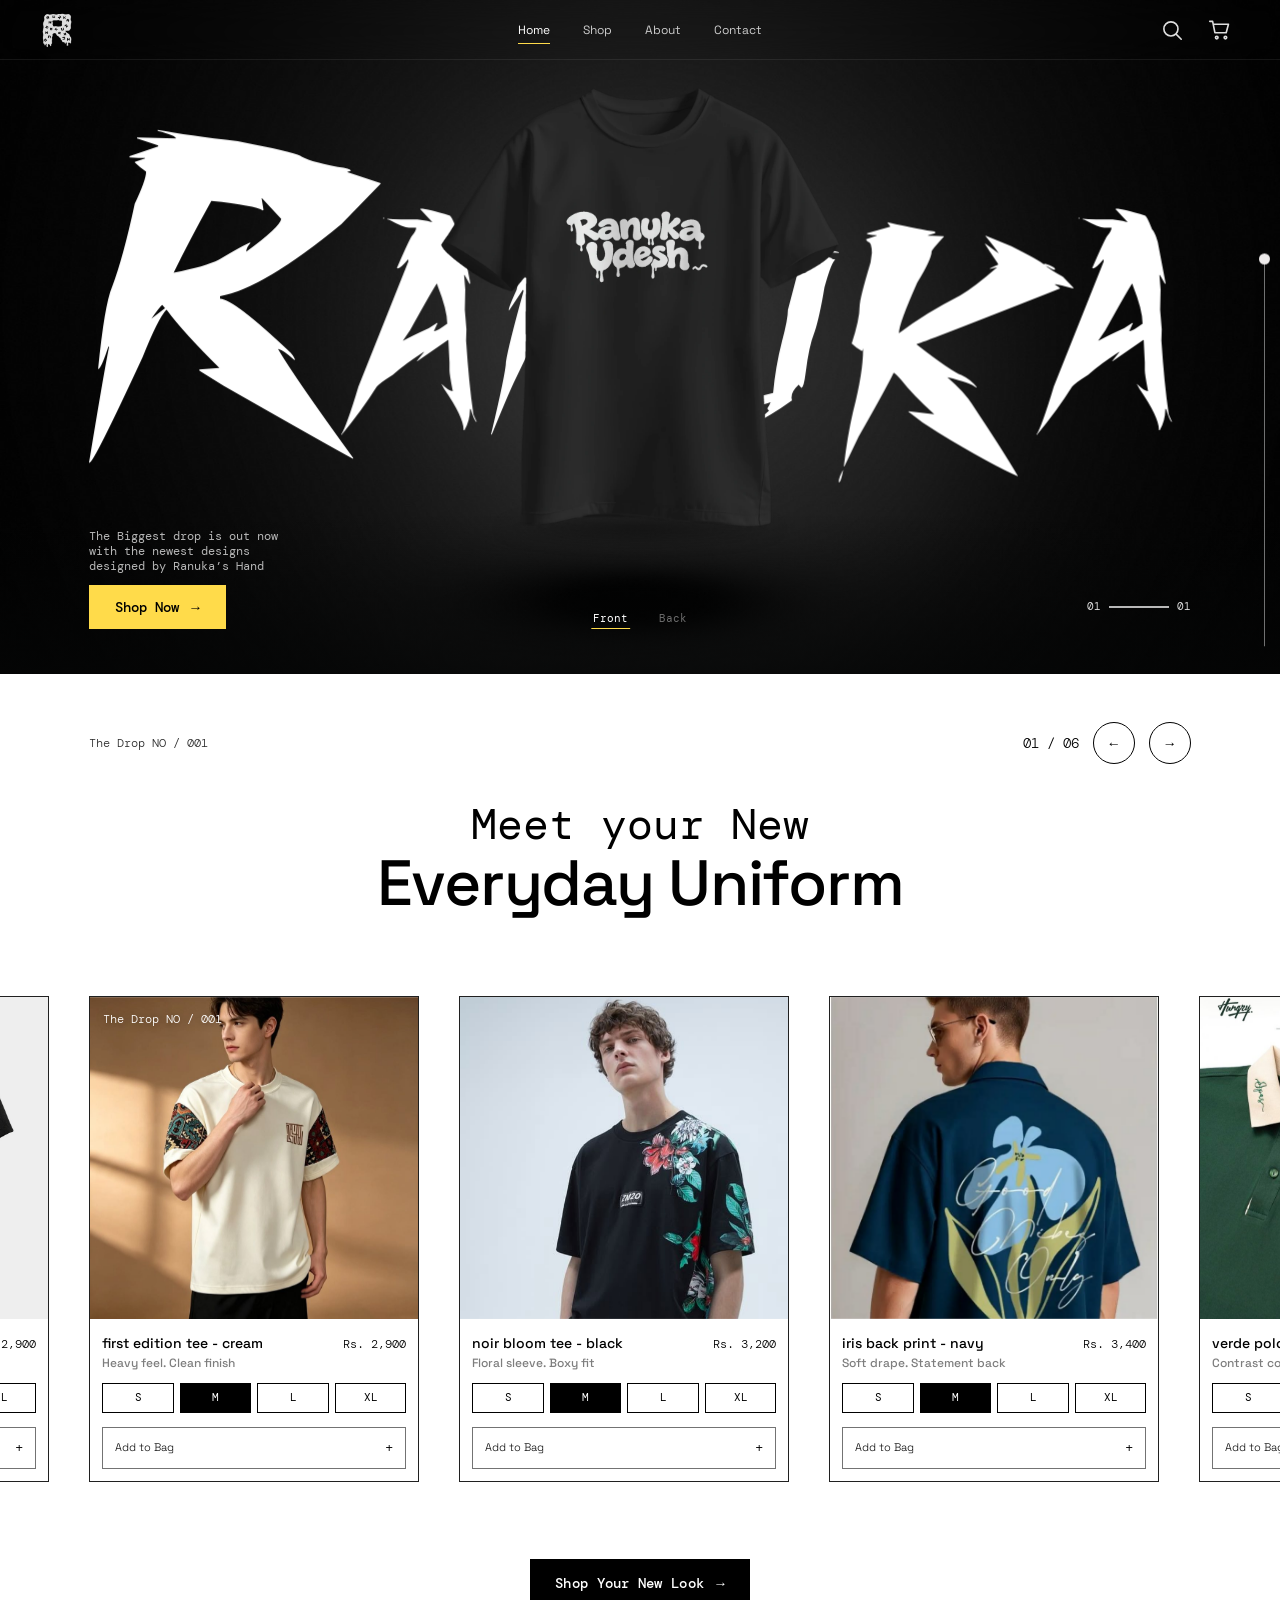
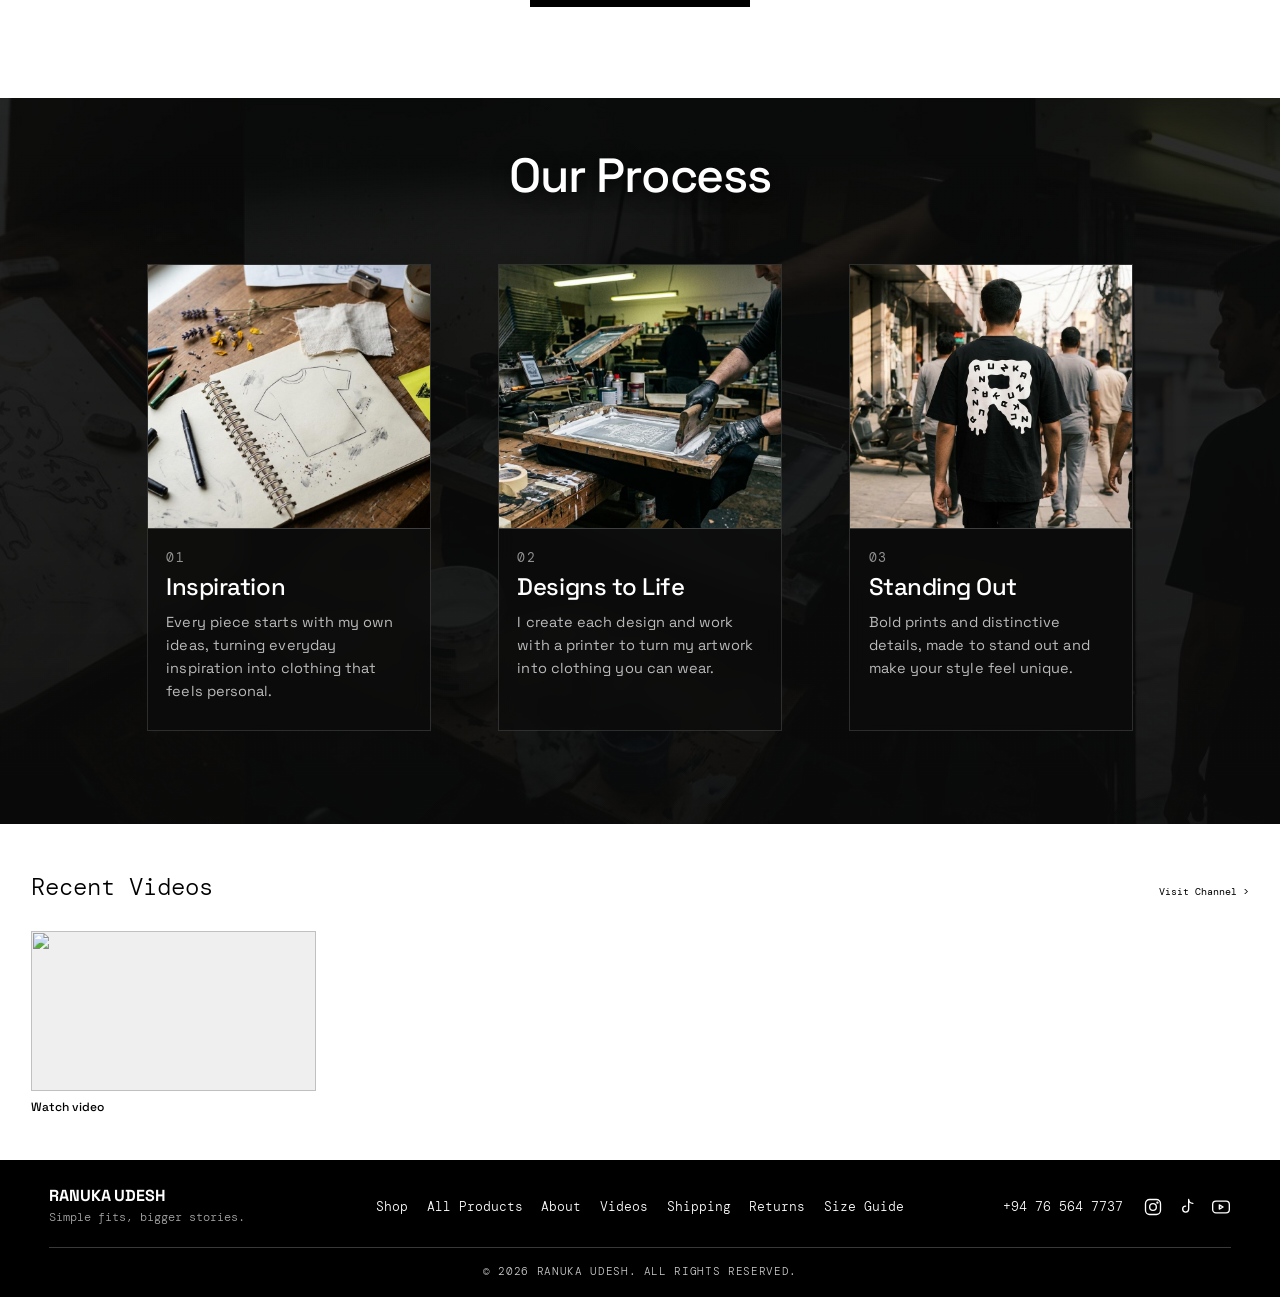
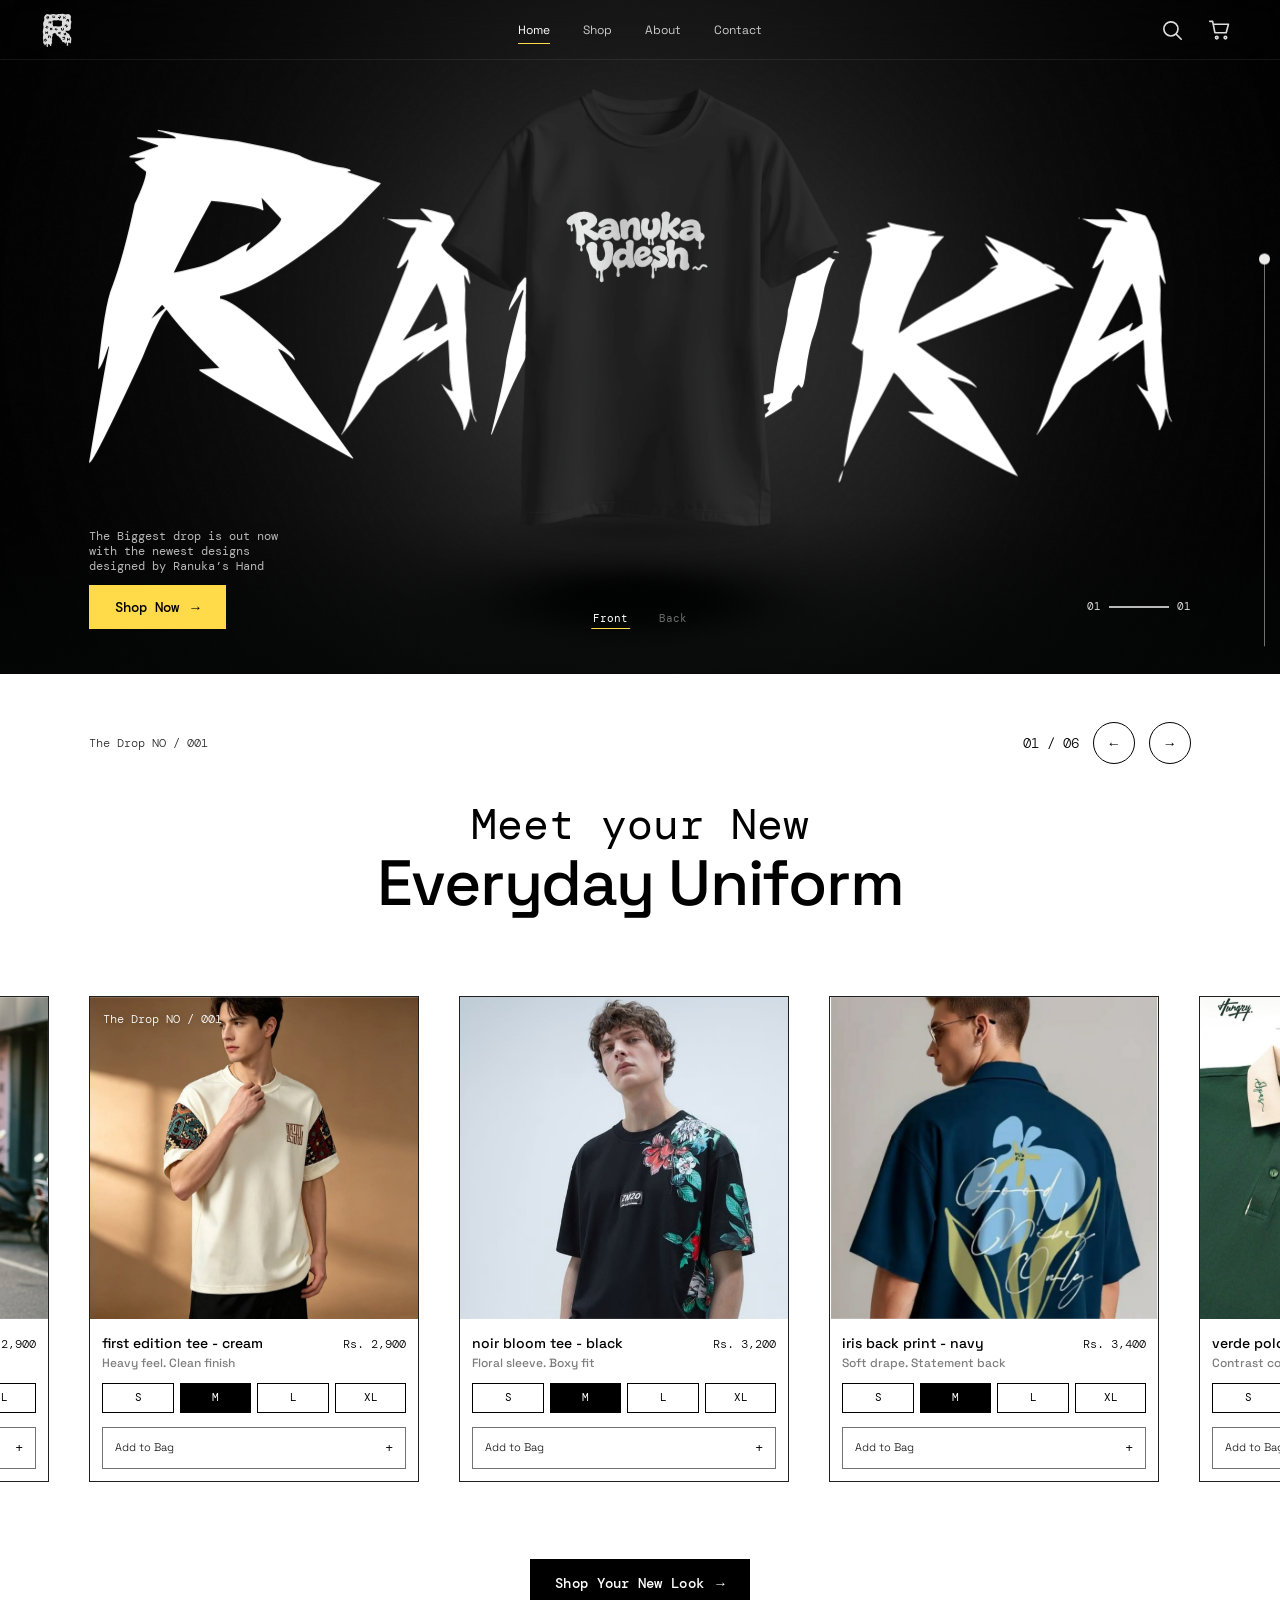
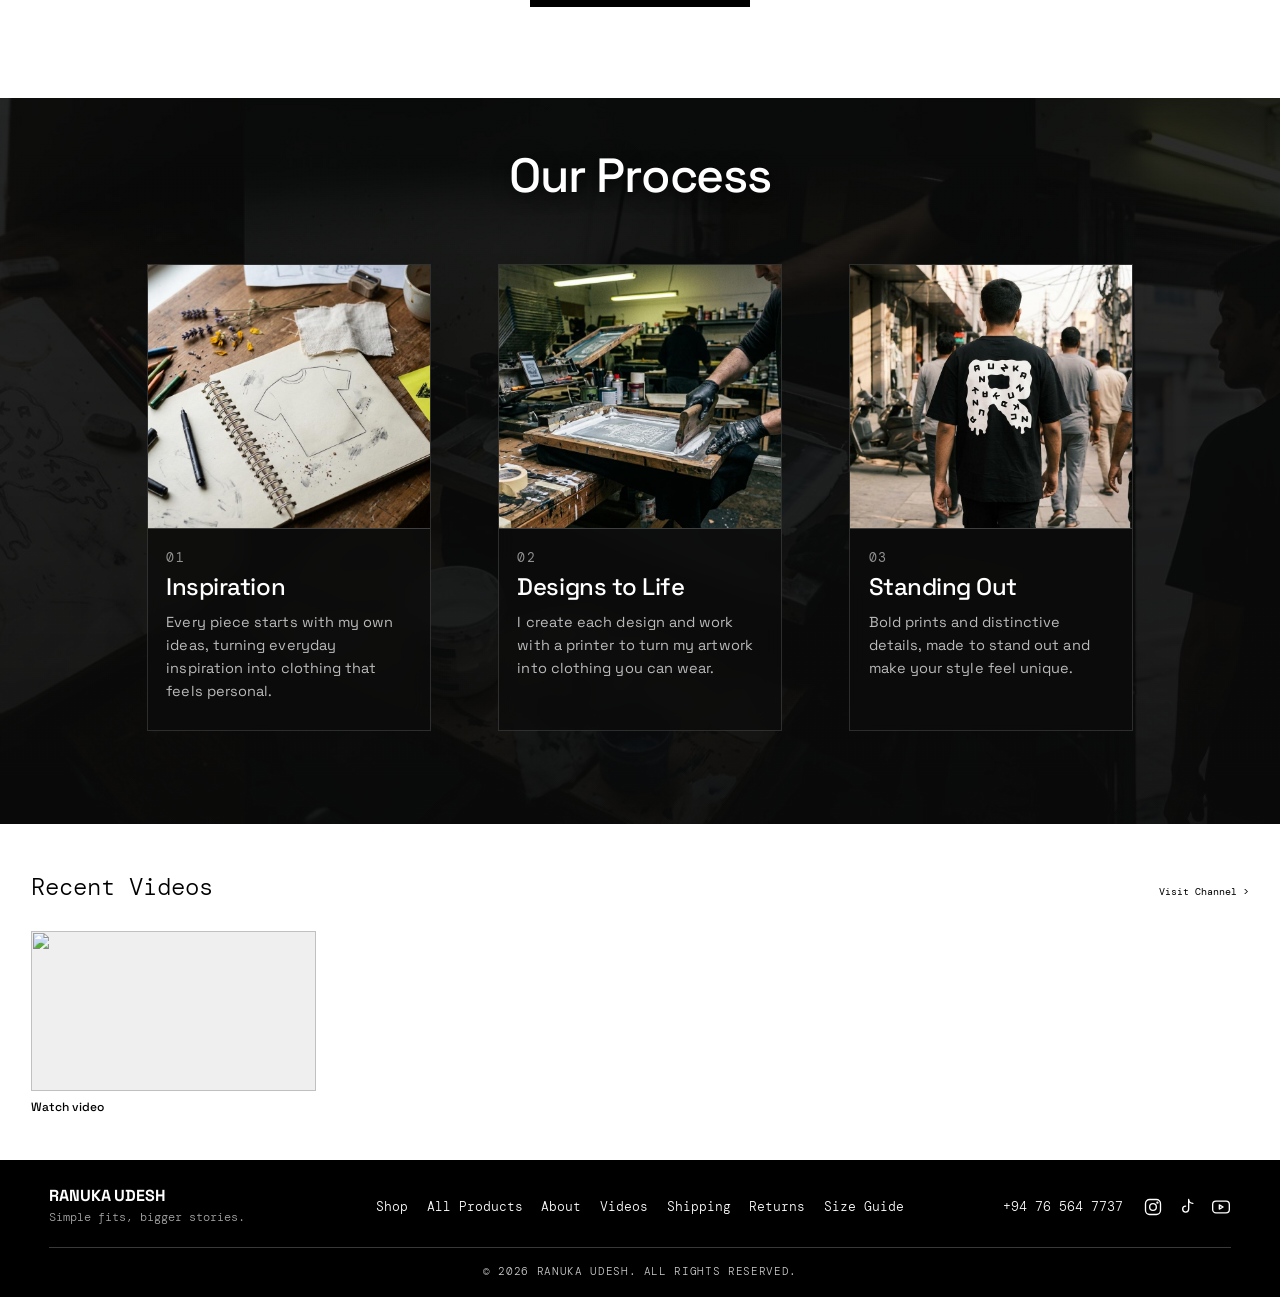
